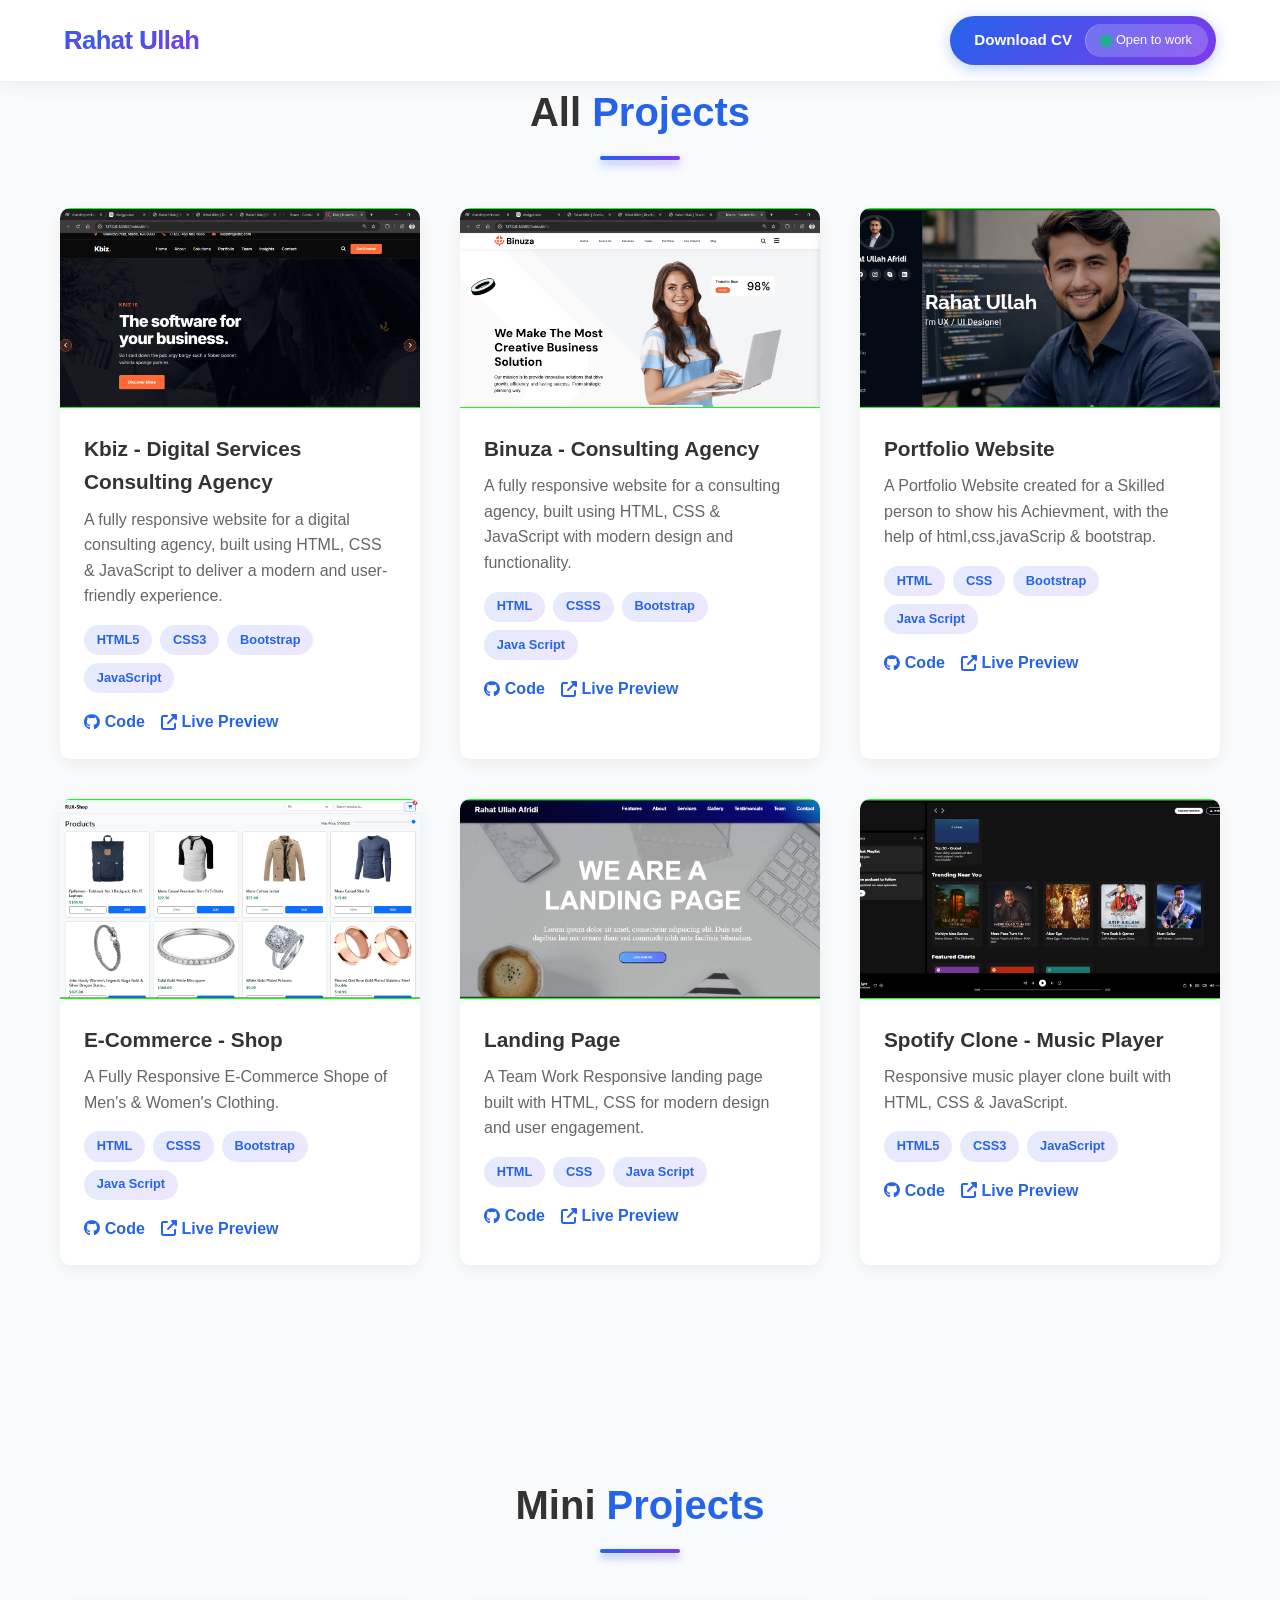
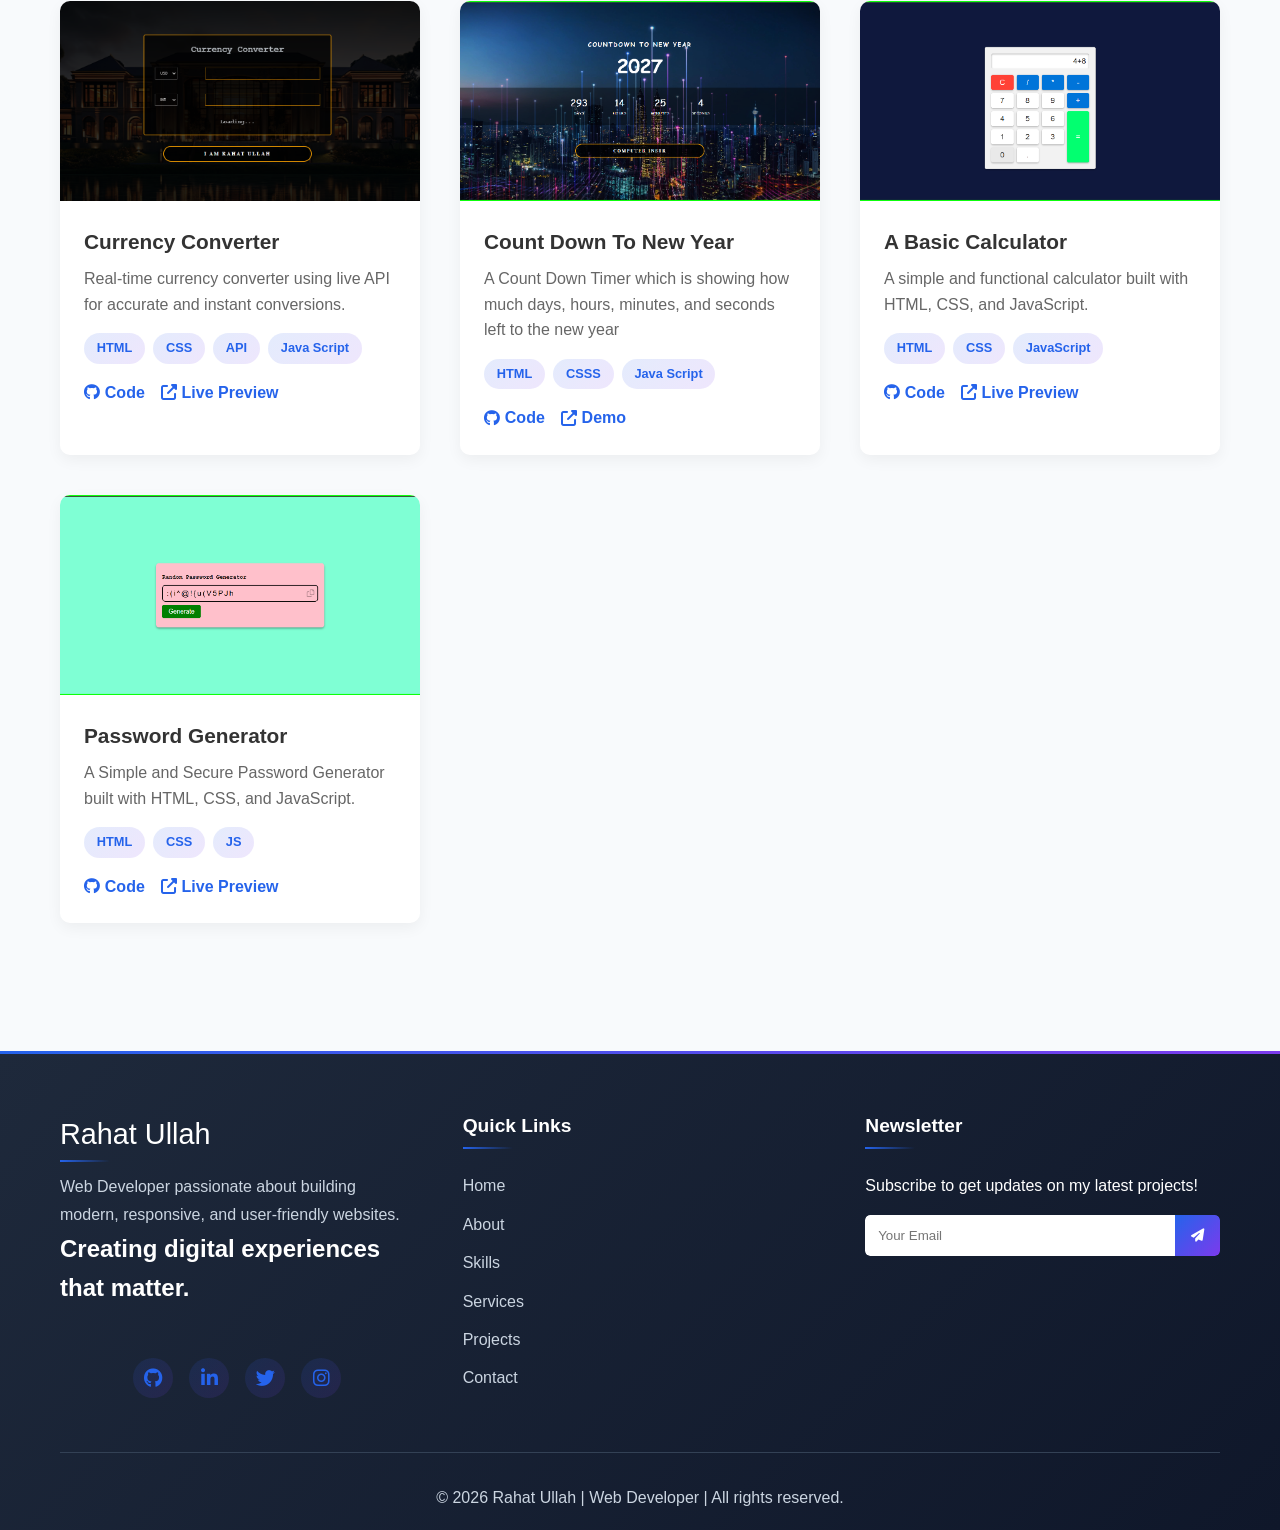
==== projects.html @ 98894d37 "update project section" ====
<!DOCTYPE html>
<html lang="en">
<head>
    <meta charset="UTF-8">
    <meta name="viewport" content="width=device-width, initial-scale=1.0">
    <title>Rahat Ullah | Developer | Portfolio</title>
    <meta name="description"
        content="Rahat Ullah - Professional Web Developer Portfolio. Specializing in responsive websites, modern UI/UX design, and interactive web applications.">
    <meta name="keywords"
        content="web developer, frontend developer, portfolio, html, css, javascript, react, ui designer">
    <meta name="author" content="Rahat Ullah">
    <meta property="og:title" content="Rahat Ullah - Web Developer Portfolio">
    <meta property="og:description" content="Explore my work and skills as a professional Web Developer">
    <meta property="og:image" content="./assets/images/rahatImage.png">
    <meta property="og:url" content="https://rahatullahdev.vercel.app">
    <meta name="twitter:card" content="summary_large_image">
    <!-- Google Fonts for clean typography (Inter or Poppins) -->
    <!-- <link rel="preconnect" href="https://fonts.googleapis.com">
    <link rel="preconnect" href="https://fonts.gstatic.com" crossorigin>
    <link href="https://fonts.googleapis.com/css2?family=Inter:wght@400;500;600;700&display=swap" rel="stylesheet"> -->
    <!-- Font Awesome for icons -->
    <link rel="stylesheet" href="https://cdnjs.cloudflare.com/ajax/libs/font-awesome/6.4.0/css/all.min.css">

    <!-- Link to CSS -->
    <link rel="stylesheet" href="./css/style.css">
</head>
<body>
<!-- ========================================
     HEADER SECTION - ENHANCED RESPONSIVE
     ======================================== -->
<header>
    <nav class="navbar">
        <!-- Logo with animated gradient -->
        <div class="logo">
            <span class="logo-text"><span>R</span>ahat <span>U</span>llah</span>
            <div class="logo-glow"></div>
        </div>

        <!-- Navigation Menu -->
        <!-- <ul class="nav-menu">
            <li class="nav-item"><a href="#home" class="nav-link active">Home</a></li>
            <li class="nav-item"><a href="#about" class="nav-link">About</a></li>
            <li class="nav-item"><a href="#skills" class="nav-link">Skills</a></li>
            <li class="nav-item"><a href="#services" class="nav-link">Services</a></li>
            <li class="nav-item"><a href="#projects" class="nav-link">Projects</a></li>
            <li class="nav-item"><a href="#contact" class="nav-link">Contact</a></li>
        </ul> -->

        <!-- Right Side Actions -->
        <div class="nav-actions">
            <!-- Download CV Button with badge -->
            <a href="./assets/Rahat_Ullah_CV_01.pdf" download="Rahat_Ullah_CV_01.pdf" class="cv-button">
                <span class="cv-text">Download CV</span>
                <span class="open-badge">
                    <span class="pulse-dot"></span>
                    Open to work
                </span>
            </a>

            <!-- Theme Toggle (Optional - can be added later) -->
            <!-- <button class="theme-toggle" aria-label="Toggle theme">
                <i class="fas fa-moon"></i>
            </button> -->

            <!-- Hamburger icon for mobile -->
            <div class="hamburger" aria-label="Toggle menu" role="button" tabindex="0">
                <span class="bar"></span>
                <span class="bar"></span>
                <span class="bar"></span>
            </div>
        </div>
    </nav>

    <!-- Overlay for mobile menu -->
    <div class="menu-overlay"></div>

    <!-- Mobile Menu (Duplicate for better mobile experience) -->
    <div class="mobile-menu">
        <div class="mobile-menu-header">
            <div class="mobile-logo"><span>R</span>ahat <span>U</span>llah</div>
            <button class="close-menu" aria-label="Close menu">&times;</button>
        </div>
        <ul class="mobile-nav-menu">
            <li class="mobile-nav-item"><a href="#home" class="mobile-nav-link">Home</a></li>
            <!-- <li class="mobile-nav-item"><a href="#about" class="mobile-nav-link">About</a></li>
            <li class="mobile-nav-item"><a href="#skills" class="mobile-nav-link">Skills</a></li>
            <li class="mobile-nav-item"><a href="#services" class="mobile-nav-link">Services</a></li>
            <li class="mobile-nav-item"><a href="#projects" class="mobile-nav-link">Projects</a></li>
            <li class="mobile-nav-item"><a href="#contact" class="mobile-nav-link">Contact</a></li> -->
        </ul>
        <div class="mobile-menu-footer">
            <a href="./assets/Rahat_Ullah_CV_01.pdf" download="Rahat_Ullah_CV_01.pdf" class="mobile-cv-button">
                <i class="fas fa-download"></i> Download CV
            </a>
            <div class="mobile-social-links">
                <a href="https://github.com/rahatullah-dev" target="_blank" aria-label="GitHub"><i class="fab fa-github"></i></a>
                <a href="www.linkedin.com/in/rahat-ullah-a0675a297" target="_blank" aria-label="LinkedIn"><i class="fab fa-linkedin-in"></i></a>
                <a href="https://x.com/rahatullah_dev" target="_blank" aria-label="Twitter"><i class="fab fa-twitter"></i></a>
            </div>
        </div>
    </div>
</header>
    
    <main>

        <!-- Projects Section -->
        <section id="projects" class="projects">
            <div class="container">
                <h2 class="section-title">All <span class="highlight">Projects</span></h2>
                <div class="projects-grid">
                    <!-- PROJECT 1 KBIZ WEBSITE  -->
                    <div class="project-card">
                        <div class="project-image">
                            <img src="./assets/images/kbiz.png" alt="Project 1 - KBIZ WEBSITE">
                        </div>
                        <div class="project-info">
                            <h3>Kbiz - Digital Services Consulting Agency</h3>
                            <p>A fully responsive website for a digital consulting agency, built using HTML, CSS & JavaScript to deliver a modern and user-friendly experience. </p>
                            <div class="project-tech">
                                <span>HTML5</span>
                                <span>CSS3</span>
                                <span>Bootstrap</span>
                                <span>JavaScript</span>
                            </div>
                            <div class="project-links">
                                <a href="https://github.com/rahatullah-dev/kbiz-Modern-Business-" target="_blank"><i class="fab fa-github"></i> Code</a>
                                <a href="https://kbiz-by-rahatullah.vercel.app/" target="_blank"><i class="fas fa-external-link-alt"></i>Live Preview</a>
                            </div>
                        </div>
                    </div>
                    <!-- PROJECT 2 BINUZA WEBSITE  -->
                    <div class="project-card">
                        <div class="project-image">
                            <img src="./assets/images/binuza-website.png" alt="Project 2 - binuza Website">
                        </div>
                        <div class="project-info">
                            <h3>Binuza - Consulting Agency</h3>
                            <p>A fully responsive website for a consulting agency, built using HTML, CSS & JavaScript with modern design and functionality.</p>
                            <div class="project-tech">
                                <span>HTML</span>
                                <span>CSSS</span>
                                <span>Bootstrap</span>
                                <span>Java Script</span>
                            </div>
                            <div class="project-links">
                                <a href="https://github.com/rahatullah-dev/binuza-website" target="_blank"><i class="fab fa-github"></i> Code</a>
                                <a href="https://binuza-website-rahatullah.vercel.app/" target="_blank"><i class="fas fa-external-link-alt"></i>Live Preview</a>
                            </div>
                        </div>
                    </div>
                                        <!-- PROJECT 6 Landing Page  -->
                    <div class="project-card">
                        <div class="project-image">
                            <img src="./assets/images/portfolio-project.png" alt="Project 6 - Portfolio website">
                        </div>
                        <div class="project-info">
                            <h3>Portfolio Website</h3>
                            <p> A Portfolio Website created for a Skilled person to show his Achievment, with the help of html,css,javaScrip & bootstrap.</p>
                            <div class="project-tech">
                                <span>HTML</span>
                                <span>CSS</span>
                                <span>Bootstrap</span>
                                <span>Java Script</span>
                            </div>
                            <div class="project-links">
                                <a href="https://github.com/rahatullah-dev/portfolio-website" target="_blank"><i class="fab fa-github"></i> Code</a>
                                <a href="https://vercel.com/rahatullah-devs-projects/rahatullah.2.0" target="_blank"><i class="fas fa-external-link-alt"></i> Live Preview</a>
                            </div>
                        </div>
                    </div>
                    <!-- PROJECT 4 E-Commerce shop -->
                    <div class="project-card">
                        <div class="project-image">
                            <img src="./assets/images/Hackathon.png" alt="Project 4 - E-commerce Shop">
                        </div>
                        <div class="project-info">
                            <h3>E-Commerce - Shop</h3>
                            <p>A Fully Responsive E-Commerce Shope of Men's & Women's Clothing.</p>
                            <div class="project-tech">
                                <span>HTML</span>
                                <span>CSSS</span>
                                <span>Bootstrap</span>
                                <span>Java Script </span>
                            </div>
                            <div class="project-links">
                                <a href="https://github.com/rahatullah-dev/Hackathon-project" target="_blank"><i class="fab fa-github"></i> Code</a>
                                <a href="https://hackathon-project-eight-weld.vercel.app/" target="_blank"><i class="fas fa-external-link-alt"></i>Live Preview</a>
                            </div>
                        </div>
                    </div>     
                    <!-- PROJECT 5 Landing Page  -->
                    <div class="project-card">
                        <div class="project-image">
                            <img src="./assets/images/LandPage.png" alt="Project 5 - Landing Page">
                        </div>
                        <div class="project-info">
                            <h3>Landing Page</h3>
                            <p> A Team Work Responsive landing page built with HTML, CSS for modern design and user engagement.</p>
                            <div class="project-tech">
                                <span>HTML</span>
                                <span>CSS</span>
                                <span>Java Script</span>
                            </div>
                            <div class="project-links">
                                <a href="https://github.com/rahatullah-dev/landing-page" target="_blank"><i class="fab fa-github"></i> Code</a>
                                <a href="https://landing-page-psi-kohl.vercel.app/" target="_blank"><i class="fas fa-external-link-alt"></i> Live Preview</a>
                            </div>
                        </div>
                    </div>
                    <!-- PROJECT 3 SPOTIFY CLONE  -->
                    <div class="project-card">
                        <div class="project-image">
                            <img src="./assets/images/spotify1.png" alt="Project 3 - Spotify Clone">
                        </div>
                        <div class="project-info">
                            <h3>Spotify Clone - Music Player</h3>
                            <p>Responsive music player clone built with HTML, CSS & JavaScript. </p>
                            <div class="project-tech">
                                <span>HTML5</span>
                                <span>CSS3</span>
                                <span>JavaScript</span>
                            </div>
                            <div class="project-links">
                                <a href="https://github.com/rahatullah-dev/spotify-clone" target="_blank"><i class="fab fa-github"></i> Code</a>
                                <a href="https://spotify-clone-blue-six.vercel.app/" target="_blank"><i class="fas fa-external-link-alt"></i>Live Preview</a>
                            </div>
                        </div>
                    </div>
                    
                  
                    </div>
                    <!-- Project 10 will be here  -->
                </div>
            </div>
        </section>
        <section id="projects" class="projects">
            <div class="container">
                <h2 class="section-title">Mini <span class="highlight">Projects</span></h2>
                <div class="projects-grid">
                    <!-- PROJECT 1 CURRENCY CONVERTER  -->
                    <div class="project-card">
                        <div class="project-image">
                            <img src="./assets/images/Currency Converter.png" alt="Project 1 - Currency Converter">
                        </div>
                        <div class="project-info">
                            <h3>Currency Converter</h3>
                            <p>Real-time currency converter using live API for accurate and instant conversions.</p>
                            <div class="project-tech">
                                <span>HTML</span>
                                <span>CSS</span>
                                <span>API</span>
                                <span>Java Script</span>
                            </div>
                            <div class="project-links">
                                <a href="https://github.com/rahatullah-dev/50-javascript-projects/tree/main/03-currency-converter" target="_blank"><i class="fab fa-github"></i> Code</a>
                                <a href="https://50-javascript-projects-gamma.vercel.app/03-currency-converter/index.html" target="_blank"><i class="fas fa-external-link-alt"></i>Live Preview</a>
                            </div>
                        </div>
                    </div>
                    <!-- PROJECT 7 Count Down To New Year  -->
                    <div class="project-card">
                        <div class="project-image">
                            <img src="./assets/images/countDownProject.png" alt="Project 7 - Count Down To New Year">
                        </div>
                        <div class="project-info">
                            <h3>Count Down To New Year</h3>
                            <p>A Count Down Timer which is showing how much days, hours, minutes, and seconds left to the new year</p>
                            <div class="project-tech">
                                <span>HTML</span>
                                <span>CSSS</span>
                                <span>Java Script</span>
                            </div>
                            <div class="project-links">
                                <a href="#" target="_blank"><i class="fab fa-github"></i> Code</a>
                                <a href="#" target="_blank"><i class="fas fa-external-link-alt"></i> Demo</a>
                            </div>
                        </div>
                    </div>
                    <!-- PROJECT 8 Basic Calculator  -->
                    <div class="project-card">
                        <div class="project-image">
                            <img src="./assets/images/calculator.png" alt="Project 8 Basic Calculator">
                        </div>
                        <div class="project-info">
                            <h3>A Basic Calculator</h3>
                            <p>A simple and functional calculator built with HTML, CSS, and JavaScript.</p>
                            <div class="project-tech">
                                <span>HTML</span>
                                <span>CSS</span>
                                <span>JavaScript</span>
                            </div>
                            <div class="project-links">
                                <a href="https://github.com/rahatullah-dev/50-javascript-projects/tree/main/02-basic-calculator" target="_blank"><i class="fab fa-github"></i> Code</a>
                                <a href="https://50-javascript-projects-gamma.vercel.app/02-basic-calculator/index.html" target="_blank"><i class="fas fa-external-link-alt"></i> Live Preview</a>
                            </div>
                        </div>
                    </div>
                    <!-- PROJECT 9 Random Password Generator  -->
                    <div class="project-card">
                        <div class="project-image">
                            <img src="./assets/images/R password generator.png" alt="Project 9 R Password Generator">
                        </div>
                        <div class="project-info">
                            <h3>Password Generator</h3>
                            <p>A Simple and Secure Password Generator built with HTML, CSS, and JavaScript.</p>
                            <div class="project-tech">
                                <span>HTML</span>
                                <span>CSS</span>
                                <span>JS</span>
                            </div>
                            <div class="project-links">
                                <a href="https://github.com/rahatullah-dev/50-javascript-projects/tree/main/01-random-password-generator" target="_blank"><i class="fab fa-github"></i> Code</a>
                                <a href="https://50-javascript-projects-gamma.vercel.app/01-random-password-generator/index.html" target="_blank"><i class="fas fa-external-link-alt"></i> Live Preview</a>
                            </div>
                        </div>
                    </div>
                    <!-- Project 10 will be here  -->
                </div>
            </div>
        </section>
    </main>

    <!-- Footer -->
    <footer>
        <div class="container">
            <div class="footer-content">
                <div class="footer-logo">
                    <span class="logo"><span>R</span>ahat <span>U</span>llah</span>
                    <p>
                        Web Developer passionate about building modern, responsive, and user-friendly websites.
                        </p>
                        <h2>Creating digital experiences that matter.</h2>
                        <br>
                        <br>
                         <div class="social-links">
                            <a href="https://github.com/rahatullah-dev" target="_blank"><i class="fab fa-github"></i></a>
                            <a href="www.linkedin.com/in/rahat-ullah-a0675a297" target="_blank"><i class="fab fa-linkedin-in"></i></a>
                            <a href="https://x.com/rahatullah_dev" target="_blank"><i class="fab fa-twitter"></i></a>
                            <a href="https://www.instagram.com/rahatullah_dev/" target="_blank"><i class="fab fa-instagram"></i></a>
                        </div>
                </div>
                <div class="footer-links">
                    <h4>Quick Links</h4>
                    <ul>
                        <li><a href="#home">Home</a></li>
                        <li><a href="#about">About</a></li>
                        <li><a href="#skills">Skills</a></li>
                        <li><a href="#services">Services</a></li>
                        <li><a href="#projects">Projects</a></li>
                        <li><a href="#contact">Contact</a></li>
                    </ul>
                </div>
               <div class="footer-newsletter">
    <h4>Newsletter</h4>
    <p>Subscribe to get updates on my latest projects!</p>
    <form class="newsletter-form" action="https://formsubmit.co/rahatullah.dev@gmail.com" method="POST">
        <!-- Disable captcha for simplicity -->
        <input type="hidden" name="_captcha" value="false">
        <input type="email" name="email" placeholder="Your Email" required>
        <button type="submit"><i class="fas fa-paper-plane"></i></button>
    </form>
</div>
            </div>
            <div class="footer-bottom">
                <p>&copy; 2026 Rahat Ullah | Web Developer | All rights reserved.</p>
            </div>
        </div>
    </footer>
      <!-- Scroll Top -->
  <a href="#" id="scroll-top" class="scroll-top d-flex align-items-center justify-content-center"><i class="fa-solid fa-arrow-up"></i></a>
    <script src="./js/script.js"></script>
    <script src="https://cdn.jsdelivr.net/npm/bootstrap@5.3.8/dist/js/bootstrap.bundle.min.js"></script>
</body>
</html>
---- css/style.css ----
.rahat-title h3{
    color: black;
    text-align: center;
    text-transform: uppercase;
    padding: 5px;
    font-family: sans;
    margin: 30px;
    height: 40px;
    display: flex;
    justify-content: center;
    align-items: center;
    border: 2px solid #2563eb;

}
/* .rahat-title h3{
    margin: 30px;
    background-color: rgba(0, 0, 0, 0.8);

    color: black;
    height: 40px;
    display: flex;
    justify-content: center;
    align-items: center;
    border: 2px solid #2563eb;
} */


/*--------------------------------------------------------------
# Scroll Top Button
--------------------------------------------------------------*/
.scroll-top {
  position: fixed;
  visibility: hidden;
  opacity: 0;
  right: 15px;
  bottom: -15px;
  z-index: 99999;
  background-color: #2563eb;
  width: 44px;
  height: 44px;
  border-radius: 50px;
  transition: all 0.4s;
}

.scroll-top i {
  font-size: 24px;
  color:#fff;
  line-height: 0;
}

.scroll-top:hover {
  background-color: color-mix(in srgb, var(--accent-color), transparent 20%);
  color: var(--contrast-color);
}

.scroll-top.active {
  visibility: visible;
  opacity: 1;
  bottom: 15px;
}
.fa-solid {
    color: white;
    margin: 22px 0 0 13px;
}
/* ========================================
   1. RESET & BASE STYLES
   ======================================== */

* {
    margin: 0;
    padding: 0;
    box-sizing: border-box;
}

html {
    scroll-behavior: smooth;
    overflow-x: hidden;
}

body {
    font-family: 'Inter', sans-serif;
    color: #333;
    background-color: #fff;
    line-height: 1.6;
    overflow-x: hidden;
    width: 100%;
    position: relative;
}

a {
    text-decoration: none;
    color: inherit;
}

ul {
    list-style: none;
}

/* ========================================
   2. CUSTOM CURSOR
   ======================================== */

.cursor {
    width: 10px;
    height: 10px;
    background: #2563eb;
    border-radius: 50%;
    position: fixed;
    pointer-events: none;
    z-index: 9999;
    transition: transform 0.2s;
    transform: translate(-50%, -50%);
    opacity: 0.5;
}

.cursor-follower {
    width: 30px;
    height: 30px;
    border: 2px solid #2563eb;
    border-radius: 50%;
    position: fixed;
    pointer-events: none;
    z-index: 9998;
    transition: transform 0.3s;
    transform: translate(-50%, -50%);
    opacity: 0.3;
}

/* ========================================
   3. ANIMATIONS & KEYFRAMES
   ======================================== */

@keyframes fadeInUp {
    from {
        opacity: 0;
        transform: translateY(30px);
    }
    to {
        opacity: 1;
        transform: translateY(0);
    }
}

@keyframes fadeInLeft {
    from {
        opacity: 0;
        transform: translateX(-50px);
    }
    to {
        opacity: 1;
        transform: translateX(0);
    }
}

@keyframes fadeInRight {
    from {
        opacity: 0;
        transform: translateX(50px);
    }
    to {
        opacity: 1;
        transform: translateX(0);
    }
}

@keyframes scaleIn {
    from {
        opacity: 0;
        transform: scale(0.9);
    }
    to {
        opacity: 1;
        transform: scale(1);
    }
}

@keyframes float {
    0% {
        transform: translateY(0px);
    }
    50% {
        transform: translateY(-20px);
    }
    100% {
        transform: translateY(0px);
    }
}

@keyframes rotate {
    from {
        transform: rotate(0deg);
    }
    to {
        transform: rotate(360deg);
    }
}

@keyframes gradientBG {
    0% {
        background-position: 0% 50%;
    }
    50% {
        background-position: 100% 50%;
    }
    100% {
        background-position: 0% 50%;
    }
}

@keyframes shimmer {
    0% {
        background-position: -1000px 0;
    }
    100% {
        background-position: 1000px 0;
    }
}

@keyframes pulse {
    0% {
        transform: scale(1);
        box-shadow: 0 0 0 0 rgba(37, 99, 235, 0.7);
    }
    70% {
        transform: scale(1.05);
        box-shadow: 0 0 0 10px rgba(37, 99, 235, 0);
    }
    100% {
        transform: scale(1);
        box-shadow: 0 0 0 0 rgba(37, 99, 235, 0);
    }
}

@keyframes revealChar {
    to {
        opacity: 1;
        transform: translateY(0);
    }
}

/* ========================================
   4. SCROLL PROGRESS BAR
   ======================================== */

.scroll-progress {
    position: fixed;
    top: 0;
    left: 0;
    width: 0%;
    height: 3px;
    background: linear-gradient(90deg, #2563eb, #7c3aed, #2563eb);
    z-index: 1000;
    transition: width 0.3s;
    box-shadow: 0 0 10px rgba(37, 99, 235, 0.5);
}

/* ========================================
   5. PRELOADER
   ======================================== */

.preloader {
    position: fixed;
    top: 0;
    left: 0;
    width: 100%;
    height: 100%;
    background: #fff;
    display: flex;
    justify-content: center;
    align-items: center;
    z-index: 9999;
    transition: opacity 0.5s, visibility 0.5s;
}

.preloader.hidden {
    opacity: 0;
    visibility: hidden;
}

.loader {
    width: 50px;
    height: 50px;
    border: 3px solid #f3f3f3;
    border-top: 3px solid #2563eb;
    border-radius: 50%;
    animation: rotate 1s linear infinite;
}

/* ========================================
   6. TYPOGRAPHY & UTILITIES
   ======================================== */

.container {
    max-width: 1200px;
    margin: 0 auto;
    padding: 0 20px;
    width: 100%;
    overflow-x: hidden;
}

.section-title {
    font-size: 2.5rem;
    text-align: center;
    margin-bottom: 3rem;
    position: relative;
    padding-bottom: 1rem;
    animation: fadeInUp 0.8s ease;
}

.section-title::before {
    content: '';
    position: absolute;
    bottom: 0;
    left: 50%;
    transform: translateX(-50%);
    width: 80px;
    height: 4px;
    background: linear-gradient(90deg, #2563eb, #7c3aed);
    border-radius: 2px;
    animation: pulse 2s infinite;
}

.section-title::after {
    content: '';
    position: absolute;
    bottom: -4px;
    left: 50%;
    transform: translateX(-50%);
    width: 80px;
    height: 4px;
    background: linear-gradient(90deg, #2563eb, #7c3aed);
    border-radius: 2px;
    filter: blur(4px);
    opacity: 0.5;
}

.highlight {
    color: #2563eb;
    position: relative;
    display: inline-block;
}

/* .highlight::after {
    content: '';
    position: absolute;
    bottom: 0;
    left: 0;
    width: 100%;
    height: 30%;
    background: rgba(37, 99, 235, 0.1);
    z-index: -1;
    transform: skewX(-15deg);
} */

/* Buttons */
.btn {
    display: inline-block;
    padding: 0.8rem 2rem;
    border-radius: 50px;
    font-weight: 600;
    transition: all 0.3s;
    cursor: pointer;
    border: 2px solid transparent;
    white-space: nowrap;
    position: relative;
    overflow: hidden;
    z-index: 1;
}

.btn::before {
    content: '';
    position: absolute;
    top: 0;
    left: -100%;
    width: 100%;
    height: 100%;
    background: linear-gradient(90deg, transparent, rgba(255,255,255,0.2), transparent);
    transition: left 0.5s;
    z-index: -1;
}

.btn:hover::before {
    left: 100%;
}

@media (max-width: 480px) {
    .btn {
        width: 100%;
        text-align: center;
        white-space: normal;
    }
}

.primary-btn {
    background: linear-gradient(135deg, #2563eb, #7c3aed);
    color: #fff;
    box-shadow: 0 4px 15px rgba(37, 99, 235, 0.3);
}

.primary-btn:hover {
    transform: translateY(-3px);
    box-shadow: 0 6px 20px rgba(37, 99, 235, 0.4);
}

.secondary-btn {
    background-color: transparent;
    color: #2563eb;
    border: 2px solid #2563eb;
}

.secondary-btn:hover {
    background: linear-gradient(135deg, #2563eb, #7c3aed);
    color: #fff;
    border-color: transparent;
    transform: translateY(-3px);
    box-shadow: 0 6px 20px rgba(37, 99, 235, 0.4);
}
/* ========================================
    7. HEADER & NAVIGATION - ENHANCED
    ======================================== */

/* Header Container */
header {
    background-color: rgba(255, 255, 255, 0.98);
    backdrop-filter: blur(10px);
    -webkit-backdrop-filter: blur(10px);
    box-shadow: 0 4px 20px rgba(0, 0, 0, 0.05);
    position:fixed;
    top: 0;
    z-index: 1000;
    width: 100%;
    transition: all 0.4s cubic-bezier(0.4, 0, 0.2, 1);
    border-bottom: 1px solid rgba(37, 99, 235, 0.1);

}

/* Header on Scroll */
header.scrolled {
    padding: 0.3rem 0;
    background-color: rgba(255, 255, 255, 0.98);
    box-shadow: 0 4px 25px rgba(37, 99, 235, 0.15);
    border-bottom: 2px solid transparent;
    border-image: linear-gradient(90deg, #2563eb, #7c3aed) 1;
}

/* Header Hidden on Scroll Down (optional) */
/* header.header-hidden {
    transform: translateY(-100%);
} */

/* Navbar */
.navbar {
    display: flex;
    justify-content: space-between;
    align-items: center;
    max-width: 1400px;
    margin: 0 auto;
    padding: 0.8rem 5%;
    width: 100%;
    position: relative;
}

/* Logo Container */
.logo {
    position: relative;
    z-index: 1001;
}

.logo-text {
    font-size: 1.6rem;
    font-weight: 800;
    background: linear-gradient(135deg, #2563eb, #7c3aed);
    -webkit-background-clip: text;
    -webkit-text-fill-color: transparent;
    background-clip: text;
    white-space: nowrap;
    position: relative;
    display: inline-block;
    letter-spacing: -0.5px;
}

.logo-text span {
    display: inline-block;
    transition: transform 0.3s ease;
    background: linear-gradient(135deg, #2563eb, #7c3aed);
    -webkit-background-clip: text;
    -webkit-text-fill-color: transparent;
    background-clip: text;
}

.logo-text:hover span {
    transform: scale(1.2) rotate(5deg);
}

.logo-glow {
    position: absolute;
    top: 50%;
    left: 50%;
    transform: translate(-50%, -50%);
    width: 120%;
    height: 120%;
    background: radial-gradient(circle, rgba(37, 99, 235, 0.2) 0%, transparent 70%);
    filter: blur(10px);
    opacity: 0;
    transition: opacity 0.3s;
    pointer-events: none;
}

.logo:hover .logo-glow {
    opacity: 1;
}

/* Navigation Menu - Desktop */
.nav-menu {
    display: flex;
    gap: 0.5rem;
    margin: 0;
    padding: 0;
    list-style: none;
}

.nav-item {
    position: relative;
}

.nav-link {
    font-weight: 500;
    font-size: 1rem;
    padding: 0.6rem 1.2rem;
    color: #334155;
    transition: all 0.3s;
    white-space: nowrap;
    position: relative;
    border-radius: 50px;
    display: inline-block;
}

/* Hover Effect */
.nav-link::before {
    content: '';
    position: absolute;
    bottom: 0;
    left: 50%;
    transform: translateX(-50%);
    width: 0;
    height: 3px;
    background: linear-gradient(90deg, #2563eb, #7c3aed);
    transition: width 0.3s ease;
    border-radius: 3px;
}

.nav-link:hover::before,
.nav-link.active::before {
    width: 70%;
}

.nav-link:hover {
    color: #2563eb;
    background: rgba(37, 99, 235, 0.05);
    transform: translateY(-2px);
}

.nav-link.active {
    color: #2563eb;
    background: rgba(37, 99, 235, 0.1);
    font-weight: 600;
}

/* Nav Actions Container */
.nav-actions {
    display: flex;
    align-items: center;
    gap: 1rem;
}

/* CV Button - Enhanced */
.cv-button {
    display: inline-flex;
    align-items: center;
    background: linear-gradient(135deg, #2563eb, #7c3aed);
    color: #fff;
    text-decoration: none;
    border-radius: 50px;
    padding: 0.5rem 0.5rem 0.5rem 1.5rem;
    font-weight: 600;
    font-size: 0.95rem;
    border: none;
    transition: all 0.3s ease;
    white-space: nowrap;
    position: relative;
    overflow: hidden;
    box-shadow: 0 4px 15px rgba(37, 99, 235, 0.3);
    cursor: pointer;
    z-index: 1;
}

/* Shine Effect */
.cv-button::before {
    content: '';
    position: absolute;
    top: 0;
    left: -100%;
    width: 100%;
    height: 100%;
    background: linear-gradient(90deg, transparent, rgba(255, 255, 255, 0.3), transparent);
    transition: left 0.5s ease;
    z-index: -1;
}

.cv-button:hover::before {
    left: 100%;
}

.cv-button:hover {
    transform: translateY(-3px);
    box-shadow: 0 8px 25px rgba(37, 99, 235, 0.5);
}

.cv-button:active {
    transform: translateY(-1px);
}

.cv-text {
    margin-right: 0.8rem;
    position: relative;
}

/* Open Badge with Pulse Dot */
.open-badge {
    background-color: rgba(255, 255, 255, 0.2);
    padding: 0.4rem 1rem;
    border-radius: 40px;
    font-size: 0.8rem;
    font-weight: 500;
    backdrop-filter: blur(4px);
    border-left: 1px solid rgba(255, 255, 255, 0.3);
    white-space: nowrap;
    display: inline-flex;
    align-items: center;
    gap: 6px;
}

.pulse-dot {
    display: inline-block;
    width: 8px;
    height: 8px;
    background-color: #10b981;
    border-radius: 50%;
    position: relative;
}

.pulse-dot::before {
    content: '';
    position: absolute;
    top: -4px;
    left: -4px;
    right: -4px;
    bottom: -4px;
    background-color: #10b981;
    border-radius: 50%;
    opacity: 0.4;
    animation: pulse-ring 1.5s cubic-bezier(0.215, 0.61, 0.355, 1) infinite;
}

/* ========================================
    MOBILE MENU STYLES - ESSENTIAL
   ======================================== */

/* Hide desktop menu on mobile */
@media (max-width: 991px) {
    .nav-menu {
        display: none;
    }
} 

@keyframes pulse-ring {
    0% {
        transform: scale(0.5);
        opacity: 0.5;
    }
    80%, 100% {
        transform: scale(2);
        opacity: 0;
    }
}

/* Theme Toggle (Optional) */
.theme-toggle {
    width: 40px;
    height: 40px;
    border-radius: 50%;
    background: #f1f5f9;
    border: none;
    cursor: pointer;
    display: flex;
    align-items: center;
    justify-content: center;
    color: #2563eb;
    font-size: 1.2rem;
    transition: all 0.3s;
}

.theme-toggle:hover {
    background: #2563eb;
    color: #fff;
    transform: rotate(15deg);
}

/* Hamburger Menu */
.hamburger {
    display: none;
    flex-direction: column;
    justify-content: space-between;
    width: 30px;
    height: 20px;
    cursor: pointer;
    z-index: 1001;
    position: relative;
}

.hamburger .bar {
    display: block;
    width: 100%;
    height: 3px;
    background: linear-gradient(90deg, #2563eb, #7c3aed);
    border-radius: 3px;
    transition: all 0.3s ease;
    transform-origin: left;
}

.hamburger.active .bar:nth-child(1) {
    transform: rotate(45deg) translate(2px, -2px);
    width: 110%;
}

.hamburger.active .bar:nth-child(2) {
    opacity: 0;
    transform: translateX(10px);
}

.hamburger.active .bar:nth-child(3) {
    transform: rotate(-45deg) translate(2px, 2px);
    width: 110%;
}

/* Menu Overlay */
.menu-overlay {
    position: fixed;
    top: 0;
    left: 0;
    width: 100%;
    height: 100%;
    background: linear-gradient(135deg, rgba(0, 0, 0, 0.7), rgba(37, 99, 235, 0.5));
    backdrop-filter: blur(8px);
    -webkit-backdrop-filter: blur(8px);
    z-index: 999;
    opacity: 0;
    visibility: hidden;
    transition: all 0.4s ease;
}

.menu-overlay.active {
    opacity: 1;
    visibility: visible;
}

/* Mobile Menu - Enhanced for better UX */
.mobile-menu {
    position: fixed;
    top: 0;
    right: -100%;
    width: 85%;
    max-width: 400px;
    height: 100vh;
    background: linear-gradient(135deg, #ffffff, #f8fafc);
    z-index: 1002;
    padding: 2rem;
    overflow-y: auto;
    transition: right 0.4s cubic-bezier(0.4, 0, 0.2, 1);
    box-shadow: -10px 0 30px rgba(0, 0, 0, 0.2);
    border-left: 3px solid transparent;
    border-image: linear-gradient(135deg, #2563eb, #7c3aed) 1;
}

.mobile-menu.active {
    right: 0;
}

.mobile-menu-header {
    display: flex;
    justify-content: space-between;
    align-items: center;
    margin-bottom: 3rem;
    padding-bottom: 1rem;
    border-bottom: 2px solid rgba(37, 99, 235, 0.1);
}

.mobile-logo {
    font-size: 1.8rem;
    font-weight: 700;
    background: linear-gradient(135deg, #2563eb, #7c3aed);
    -webkit-background-clip: text;
    -webkit-text-fill-color: transparent;
    background-clip: text;
}

.close-menu {
    background: none;
    border: none;
    font-size: 2.5rem;
    line-height: 1;
    color: #2563eb;
    cursor: pointer;
    transition: all 0.3s;
    width: 40px;
    height: 40px;
    display: flex;
    align-items: center;
    justify-content: center;
    border-radius: 50%;
}

.close-menu:hover {
    background: rgba(37, 99, 235, 0.1);
    transform: rotate(90deg);
}

.mobile-nav-menu {
    list-style: none;
    padding: 0;
    margin: 0 0 2rem 0;
}

.mobile-nav-item {
    margin-bottom: 0.5rem;
    opacity: 0;
    transform: translateX(30px);
    transition: all 0.4s ease;
}

.mobile-menu.active .mobile-nav-item {
    opacity: 1;
    transform: translateX(0);
}

.mobile-menu.active .mobile-nav-item:nth-child(1) { transition-delay: 0.1s; }
.mobile-menu.active .mobile-nav-item:nth-child(2) { transition-delay: 0.2s; }
.mobile-menu.active .mobile-nav-item:nth-child(3) { transition-delay: 0.3s; }
.mobile-menu.active .mobile-nav-item:nth-child(4) { transition-delay: 0.4s; }
.mobile-menu.active .mobile-nav-item:nth-child(5) { transition-delay: 0.5s; }
.mobile-menu.active .mobile-nav-item:nth-child(6) { transition-delay: 0.6s; }

.mobile-nav-link {
    display: block;
    padding: 1rem 1.5rem;
    color: #334155;
    font-size: 1.1rem;
    font-weight: 500;
    border-radius: 50px;
    transition: all 0.3s;
    position: relative;
    overflow: hidden;
}

.mobile-nav-link::before {
    content: '';
    position: absolute;
    top: 0;
    left: -100%;
    width: 100%;
    height: 100%;
    background: linear-gradient(90deg, transparent, rgba(37, 99, 235, 0.1), transparent);
    transition: left 0.5s;
}

.mobile-nav-link:hover::before {
    left: 100%;
}

.mobile-nav-link:hover {
    background: linear-gradient(135deg, #2563eb10, #7c3aed10);
    color: #2563eb;
    transform: translateX(10px);
    box-shadow: 0 5px 15px rgba(37, 99, 235, 0.1);
}

.mobile-menu-footer {
    margin-top: 2rem;
    padding-top: 2rem;
    border-top: 2px solid rgba(37, 99, 235, 0.1);
    text-align: center;
}

.mobile-cv-button {
    display: inline-flex;
    align-items: center;
    gap: 0.8rem;
    padding: 1rem 2rem;
    background: linear-gradient(135deg, #2563eb, #7c3aed);
    color: #fff;
    text-decoration: none;
    border-radius: 50px;
    font-weight: 600;
    margin-bottom: 1.5rem;
    transition: all 0.3s;
    box-shadow: 0 4px 15px rgba(37, 99, 235, 0.3);
}

.mobile-cv-button:hover {
    transform: translateY(-3px);
    box-shadow: 0 8px 25px rgba(37, 99, 235, 0.5);
}

.mobile-social-links {
    display: flex;
    justify-content: center;
    gap: 1rem;
}

.mobile-social-links a {
    width: 45px;
    height: 45px;
    background: #f1f5f9;
    border-radius: 50%;
    display: flex;
    align-items: center;
    justify-content: center;
    color: #2563eb;
    font-size: 1.2rem;
    transition: all 0.3s;
}

.mobile-social-links a:hover {
    background: linear-gradient(135deg, #2563eb, #7c3aed);
    color: #fff;
    transform: translateY(-5px) rotate(360deg);
}

/* ========================================
    RESPONSIVE BREAKPOINTS
    ======================================== */

/* Large Desktop (1200px and above) */
@media (min-width: 1200px) {
    .navbar {
        padding: 1rem 5%;
    }
    
    .nav-link {
        font-size: 1.05rem;
        padding: 0.7rem 1.4rem;
    }
}

/* Desktop (992px to 1199px) */
@media (min-width: 992px) and (max-width: 1199px) {
    .navbar {
        padding: 0.8rem 4%;
    }
    
    .nav-menu {
        gap: 0.3rem;
    }
    
    .nav-link {
        padding: 0.5rem 1rem;
        font-size: 0.95rem;
    }
    
    .cv-button {
        padding: 0.4rem 0.4rem 0.4rem 1rem;
        font-size: 0.85rem;
    }
}

/* Tablet Landscape (768px to 991px) */
@media (max-width: 991px) {
    .navbar {
        padding: 0.7rem 4%;
    }
    
    .nav-menu {
        display: none; /* Hide desktop menu */
    }
    
    .hamburger {
        display: flex; /* Show hamburger */
    }
    
    .nav-actions {
        gap: 0.5rem;
    }
    
    .cv-button {
        padding: 0.3rem 0.3rem 0.3rem 0.8rem;
        font-size: 0.8rem;
    }
    
    .open-badge {
        padding: 0.2rem 0.6rem;
        font-size: 0.7rem;
    }
    
    .pulse-dot {
        width: 6px;
        height: 6px;
    }
    
    .logo-text {
        font-size: 1.4rem;
    }
}

/* Tablet Portrait (576px to 767px) */
@media (max-width: 767px) {
    .navbar {
        padding: 0.6rem 4%;
    }
    
    .cv-button {
        display: none; /* Hide CV button on smaller tablets */
    }
    
    .logo-text {
        font-size: 1.3rem;
    }
    
    .mobile-menu {
        width: 80%;
    }
    
    .mobile-logo {
        font-size: 1.5rem;
    }
    
    .mobile-nav-link {
        padding: 0.8rem 1.2rem;
        font-size: 1rem;
    }
}

/* Mobile Landscape (480px to 575px) */
@media (max-width: 575px) {
    .navbar {
        padding: 0.5rem 4%;
    }
    
    .logo-text {
        font-size: 1.2rem;
    }
    
    .hamburger {
        width: 25px;
        height: 18px;
    }
    
    .hamburger .bar {
        height: 2px;
    }
    
    .mobile-menu {
        width: 85%;
        padding: 1.5rem;
    }
    
    .mobile-menu-header {
        margin-bottom: 2rem;
    }
    
    .mobile-logo {
        font-size: 1.3rem;
    }
    
    .close-menu {
        font-size: 2rem;
        width: 35px;
        height: 35px;
    }
    
    .mobile-nav-link {
        padding: 0.7rem 1rem;
        font-size: 0.95rem;
    }
    
    .mobile-cv-button {
        padding: 0.8rem 1.5rem;
        font-size: 0.9rem;
    }
    
    .mobile-social-links a {
        width: 40px;
        height: 40px;
        font-size: 1rem;
    }
}

/* Mobile Portrait (320px to 479px) */
@media (max-width: 479px) {
    .navbar {
        padding: 0.5rem 3%;
    }
    
    .logo-text {
        font-size: 1rem;
    }
    
    .logo-text span {
        transform: none !important; /* Disable animation on very small screens */
    }
    
    .hamburger {
        width: 22px;
        height: 16px;
    }
    
    .mobile-menu {
        width: 90%;
        padding: 1rem;
    }
    
    .mobile-logo {
        font-size: 1.2rem;
    }
    
    .close-menu {
        font-size: 1.8rem;
    }
    
    .mobile-nav-link {
        padding: 0.6rem 0.8rem;
        font-size: 0.9rem;
    }
    
    .mobile-cv-button {
        padding: 0.7rem 1rem;
        font-size: 0.85rem;
        width: 100%;
        justify-content: center;
    }
    
    .mobile-social-links {
        gap: 0.5rem;
    }
    
    .mobile-social-links a {
        width: 35px;
        height: 35px;
        font-size: 0.9rem;
    }
}

/* Touch Device Optimizations */
@media (hover: none) and (pointer: coarse) {
    .nav-link:hover {
        background: none;
        transform: none;
    }
    
    .nav-link:active {
        background: rgba(37, 99, 235, 0.1);
    }
    
    .cv-button:hover {
        transform: none;
    }
    
    .mobile-nav-link:hover {
        background: none;
        transform: none;
    }
    
    .mobile-nav-link:active {
        background: linear-gradient(135deg, #2563eb10, #7c3aed10);
    }
}

/* Height-based Media Queries */
@media (max-height: 600px) and (orientation: landscape) {
    .mobile-menu {
        padding: 1rem;
    }
    
    .mobile-menu-header {
        margin-bottom: 1rem;
    }
    
    .mobile-nav-item {
        margin-bottom: 0.2rem;
    }
    
    .mobile-nav-link {
        padding: 0.4rem 0.8rem;
    }
    
    .mobile-menu-footer {
        margin-top: 1rem;
        padding-top: 1rem;
    }
    
    .mobile-cv-button {
        padding: 0.5rem 1rem;
        margin-bottom: 0.5rem;
    }
}

/* Print Styles */
@media print {
    header {
        position: relative;
        box-shadow: none;
        border-bottom: 1px solid #000;
    }
    
    .nav-menu,
    .nav-actions,
    .hamburger,
    .menu-overlay,
    .mobile-menu {
        display: none !important;
    }
    
    .logo {
        -webkit-text-fill-color: #000;
        color: #000;
    }
}

/* High Contrast Mode */
@media (prefers-contrast: high) {
    .nav-link {
        border: 1px solid transparent;
    }
    
    .nav-link:hover,
    .nav-link.active {
        border-color: #2563eb;
    }
    
    .cv-button {
        border: 2px solid #000;
    }
}

/* Reduced Motion */
@media (prefers-reduced-motion: reduce) {
    *,
    *::before,
    *::after {
        animation-duration: 0.01ms !important;
        animation-iteration-count: 1 !important;
        transition-duration: 0.01ms !important;
        scroll-behavior: auto !important;
    }
    
    .logo-text span:hover {
        transform: none;
    }
    
    .pulse-dot::before {
        animation: none;
    }
}
/* ========================================
   8. HERO SECTION
   ======================================== */

.hero {
    min-height: 90vh;
    display: flex;
    flex-wrap: wrap;
    align-items: center;
    background: linear-gradient(135deg, #f5f7fa 0%, #c3cfe2 100%);
    padding: 0 5%;
    width: 100%;
    overflow-x: hidden;
    position: relative;
    margin-top: 45px;
}

/* Hero Content */
.hero-content {
    flex: 1;
    min-width: 300px;
    padding: 2rem;
    max-width: 100%;
    position: relative;
    z-index: 1;
    animation: fadeInLeft 1s ease;
}

.hero-subtitle {
    font-size: 1.2rem;
    color: white;
    background-color: #2563eb;
    margin-bottom: 1rem;
    padding: 0 5px;
    letter-spacing: 2px;
    text-transform: uppercase;
    word-wrap: break-word;
    position: relative;
    display: inline-block;
}

/* .hero-subtitle::after {
    content: '';
    position: absolute;
    bottom: -5px;
    left: 0;
    width: 50px;
    height: 2px;
    background: linear-gradient(90deg, #2563eb, transparent);
    animation: pulse 2s infinite;
} */

.hero-title {
    font-size: 3.5rem;
    line-height: 1.2;
    font-weight: 700;
    color: #0f0a0a;
    margin-bottom: 1.5rem;
    word-wrap: break-word;
}

@media (max-width: 480px) {
    .hero-title {
        font-size: 2.5rem;
    }
}

.hero-title .highlight {
    color: #2563eb;
    position: relative;
    display: inline-block;
    animation: float 3s ease-in-out infinite;
}

.hero-description {
    font-size: 1.1rem;
    color: #666;
    margin-bottom: 2rem;
    max-width: 500px;
    word-wrap: break-word;
    animation: fadeInUp 1s ease 0.3s both;
}

.hero-buttons {
    display: flex;
    gap: 1rem;
    flex-wrap: wrap;
    animation: fadeInUp 1s ease 0.6s both;
}

/* Hero Image */
.hero-image {
    flex: 1;
    min-width: 300px;
    text-align: center;
    position: relative;
    max-width: 100%;
    animation: fadeInRight 1s ease;
}


.hero-image::after {
    content: '';
    position: absolute;
    top: 0;
    left: 0;
    right: 0;
    bottom: 0;
    background: radial-gradient(pulse at 20% -20%, rgba(37,99,235,0.1), transparent 70%);
    border-radius: 0% 0% 226% 251% / 114% 114% 198% 225%;
    animation:  .3s infinite;
}

.hero-image img {
    max-width: 100%;
    height: auto;
    margin-top: 60px;
    border-radius: 0% 0% 226% 251% / 124% 114% 198% 255%;
    box-shadow: 0 10px 30px rgba(37, 99, 235, 0.3);
    position: relative;
    z-index: 1;
    transition: all 0.3s;
    animation: float 6s ease-in-out infinite;
}

.hero-image:hover img {
    transform: scale(0.05);
    box-shadow: 0 15px 40px rgba(37, 99, 235, 0.4);
}

/* Hero Stats */
.hero-stats {
    display: flex;
    gap: 3rem;
    flex-wrap: wrap;
    margin-top: 2rem;
    animation: fadeInUp 1s ease 0.9s both;
}

.stat-item {
    display: flex;
    flex-direction: column;
}

.stat-number {
    font-size: 2rem;
    font-weight: 700;
    color: #2563eb;
    line-height: 1.2;
}

.stat-label {
    font-size: 0.95rem;
    color: #666;
    text-transform: uppercase;
    letter-spacing: 0.5px;
}

/* Mobile responsive */
@media (max-width: 768px) {
    .hero-stats {
        justify-content: center;
        gap: 2rem;
    }
}

@media (max-width: 480px) {
    .hero-stats {
        gap: 1.5rem;
    }
    
    .stat-number {
        font-size: 1.5rem;
    }
    
    .stat-label {
        font-size: 0.8rem;
    }
}

/* ========================================
   9. ABOUT SECTION
   ======================================== */

.about {
    padding: 80px 0;
    background-color: #f8fafc;
    width: 100%;
    overflow-x: hidden;
    position: relative;
}

/* .about::before {
    content: '';
    position: absolute;
    top: 0;
    left: 0;
    right: 0;
    height: 100px;
    background: linear-gradient(to bottom, #fff, transparent);
} */

.about-content {
    display: flex;
    flex-wrap: wrap;
    align-items: center;
    gap: 4rem;
    width: 100%;
}

/* About Image */
.about-image {
    flex: 1;
    min-width: 100px;
    text-align: center;
    max-width: 100%;
    position: relative;
    animation: fadeInLeft 1s ease;
}

.about-image img {
    max-width: 80%;
    height: auto;
    border-radius: 20px;
    box-shadow: 0 10px 30px rgba(0,0,0,0.1);
    transition: all 0.3s;
    position: relative;
    z-index: 1;
}

.about-image:hover img {
    transform: scale(1.0);
    box-shadow: 0 15px 40px rgba(37, 99, 235, 0.3);
}

/* About Text */
.about-text {
    flex: 1;
    min-width: 300px;
    max-width: 100%;
    animation: fadeInRight 1s ease;
}

.about-text h3 {
    font-size: 2rem;
    margin-bottom: 1rem;
    color: #333;
    word-wrap: break-word;
    position: relative;
    display: inline-block;
}

.about-text h3::after {
    content: '';
    position: absolute;
    bottom: -5px;
    left: 0;
    width: 0;
    height: 3px;
    background: linear-gradient(90deg, #2563eb, transparent);
    animation: shimmer 3s infinite;
}

@media (max-width: 480px) {
    .about-text h3 {
        font-size: 1.5rem;
    }
}
@media (max-width: 768px) {
    .about-text h3 {
        font-size: 2rem;
    }
    .about-image img{
    max-width: 100%;
    height: auto;
    border-radius: 20px;
    box-shadow: 0 10px 30px rgba(0,0,0,0.1);
    transition: all 0.3s;

    z-index: 1;
    }
}

.about-text p {
    color: #666;
    margin-bottom: 1.5rem;
    word-wrap: break-word;
    line-height: 1.8;
}

/* About Info Grid */
.about-info {
    display: grid;
    grid-template-columns: repeat(auto-fit, minmax(200px, 1fr));
    gap: 1rem;
    margin: 2rem 0;
    width: 100%;
}

.info-item {
    display: flex;
    align-items: center;
    gap: 0.5rem;
    word-wrap: break-word;
    padding: 0.5rem;
    background: #fff;
    border-radius: 10px;
    box-shadow: 0 2px 10px rgba(0,0,0,0.05);
    transition: all 0.3s;
}

.info-item:hover {
    transform: translateX(5px);
    box-shadow: 0 5px 15px rgba(37, 99, 235, 0.2);
}

.info-item i {
    color: #2563eb;
    font-size: 1.2rem;
    flex-shrink: 0;
    transition: transform 0.3s;
}

.info-item:hover i {
    transform: scale(1.2);
}

/* ========================================
   10. SKILLS SECTION
   ======================================== */

.skills {
    padding: 80px 0;
    background-color: #fff;
    width: 100%;
    overflow-x: hidden;
    position: relative;
}


.skills-content {
    display: grid;
    grid-template-columns: repeat(auto-fit, minmax(300px, 1fr));
    gap: 3rem;
    width: 100%;
}

/* Skill Category */
.skill-category {
    animation: scaleIn 0.8s ease;
    animation-fill-mode: both;
}

.skill-category:nth-child(1) { animation-delay: 0.2s; }
.skill-category:nth-child(2) { animation-delay: 0.4s; }

.skill-category h3 {
    font-size: 1.5rem;
    margin-bottom: 2rem;
    color: #333;
    position: relative;
    padding-bottom: 0.5rem;
    word-wrap: break-word;
}

.skill-category h3::after {
    content: '';
    position: absolute;
    bottom: 0;
    left: 0;
    width: 50px;
    height: 3px;
    background: linear-gradient(90deg, #2563eb, #7c3aed);
    animation: pulse 2s infinite;
}

/* Skill Items Grid */
.skill-items {
    display: grid;
    grid-template-columns: repeat(auto-fit, minmax(120px, 1fr));
    gap: 1.5rem;
    width: 100%;
}

.skill-item {
    display: flex;
    flex-direction: column;
    align-items: center;
    gap: 0.5rem;
    padding: 1rem;
    background-color: #f8fafc;
    border-radius: 10px;
    transition: all 0.3s;
    text-align: center;
    word-wrap: break-word;
    position: relative;
    overflow: hidden;
    animation: scaleIn 0.5s ease;
    animation-fill-mode: both;
}

.skill-item:nth-child(1) { animation-delay: 0.1s; }
.skill-item:nth-child(2) { animation-delay: 0.2s; }
.skill-item:nth-child(3) { animation-delay: 0.3s; }
.skill-item:nth-child(4) { animation-delay: 0.4s; }
.skill-item:nth-child(5) { animation-delay: 0.5s; }
.skill-item:nth-child(6) { animation-delay: 0.6s; }

.skill-item::before {
    content: '';
    position: absolute;
    top: -50%;
    left: -50%;
    width: 200%;
    height: 200%;
    background: radial-gradient(circle, rgba(37,99,235,0.1), transparent 70%);
    opacity: 0;
    transition: opacity 0.3s;
    transform: scale(0);
}

.skill-item:hover::before {
    opacity: 1;
    transform: scale(1);
}

.skill-item:hover {
    transform: translateY(-5px) scale(1.05);
    box-shadow: 0 10px 20px rgba(37, 99, 235, 0.2);
}

.skill-item i {
    font-size: 2.5rem;
    color: #2563eb;
    transition: all 0.3s;
}

.skill-item:hover i {
    transform: scale(1.2) rotate(360deg);
    color: #7c3aed;
}

/* ========================================
   11. SERVICES SECTION
   ======================================== */

.services {
    padding: 80px 0;
    background: linear-gradient(135deg, #f8fafc, #fff);
    width: 100%;
    overflow-x: hidden;
    position: relative;
}


.services-grid {
    display: grid;
    grid-template-columns: repeat(auto-fit, minmax(300px, 1fr));
    gap: 2rem;
    width: 100%;
}

/* Service Cards */
.service-card {
    background-color: #fff;
    padding: 2rem;
    border-radius: 10px;
    text-align: center;
    transition: all 0.3s;
    box-shadow: 0 5px 15px rgba(0,0,0,0.05);
    word-wrap: break-word;
    position: relative;
    overflow: hidden;
    animation: scaleIn 0.8s ease;
    animation-fill-mode: both;
}

.service-card:nth-child(1) { animation-delay: 0.1s; }
.service-card:nth-child(2) { animation-delay: 0.2s; }
.service-card:nth-child(3) { animation-delay: 0.3s; }
.service-card:nth-child(4) { animation-delay: 0.4s; }
.service-card:nth-child(5) { animation-delay: 0.5s; }
.service-card:nth-child(6) { animation-delay: 0.6s; }

.service-card::before {
    content: '';
    position: absolute;
    top: 0;
    left: 0;
    width: 100%;
    height: 100%;
    background: linear-gradient(135deg, #2563eb, #7c3aed);
    opacity: 0;
    transition: opacity 0.3s;
    z-index: 0;
}

.service-card:hover::before {
    opacity: 0.05;
}

.service-card::after {
    content: '';
    position: absolute;
    top: -50%;
    left: -50%;
    width: 200%;
    height: 200%;
    background: radial-gradient(circle, rgba(37,99,235,0.1), transparent 70%);
    opacity: 0;
    transition: opacity 0.3s;
    transform: scale(0);
}

.service-card:hover::after {
    opacity: 1;
    transform: scale(1);
}

.service-card:hover {
    transform: translateY(-10px) scale(1.02);
    box-shadow: 0 20px 30px rgba(37, 99, 235, 0.2);
}

.service-card i {
    font-size: 3rem;
    color: #2563eb;
    margin-bottom: 1rem;
    transition: all 0.3s;
    position: relative;
    z-index: 1;
}

.service-card:hover i {
    transform: scale(1.2) rotate(360deg);
    color: #7c3aed;
}

.service-card h3 {
    font-size: 1.3rem;
    margin-bottom: 1rem;
    color: #333;
    position: relative;
    z-index: 1;
}

.service-card p {
    color: #666;
    line-height: 1.6;
    position: relative;
    z-index: 1;
}

/* ========================================
   12. PROJECTS SECTION
   ======================================== */

.projects {
    padding: 80px 0;
    background-color: #f8fafc;
    width: 100%;
    overflow-x: hidden;
    position: relative;
}

.projects-grid {
    display: grid;
    grid-template-columns: repeat(auto-fit, minmax(350px, 1fr));
    /* grid-template-columns: minmax(2,3); */
    gap: 2.5rem;
    margin-bottom: 3rem;
    width: 100%;
}

@media (max-width: 480px) {
    .projects-grid {
        grid-template-columns: 2fr;
    }
}

/* Project Cards */
.project-card {
    background-color: #fff;
    border-radius: 10px;
    overflow: hidden;
    transition: all 0.3s;
    box-shadow: 0 5px 15px rgba(0,0,0,0.05);
    width: 100%;
    position: relative;
    animation: scaleIn 0.8s ease;
    animation-fill-mode: both;
}

.project-card:nth-child(1) { animation-delay: 0.1s; }
.project-card:nth-child(2) { animation-delay: 0.2s; }
.project-card:nth-child(3) { animation-delay: 0.3s; }

.project-card::before {
    content: '';
    position: absolute;
    top: 0;
    left: 0;
    width: 100%;
    height: 100%;
    background: linear-gradient(135deg, #2563eb, #7c3aed);
    opacity: 0;
    transition: opacity 0.3s;
    z-index: 1;
    pointer-events: none;
}

.project-card:hover::before {
    opacity: 0.1;
}

.project-card:hover {
    transform: translateY(-10px) scale(1.02);
    box-shadow: 0 20px 30px rgba(37, 99, 235, 0.2);
}

/* Project Image */
.project-image {
    height: 200px;
    overflow: hidden;
    width: 100%;
    position: relative;
}

.project-image::after {
    content: '';
    position: absolute;
    top: 0;
    left: 0;
    width: 100%;
    height: 100%;
    background: linear-gradient(to bottom, transparent, rgba(37,99,235,0.1));
    opacity: 0;
    transition: opacity 0.3s;
}

.project-card:hover .project-image::after {
    opacity: 1;
}

.project-image img {
    width: 100%;
    height: 100%;
    object-fit: cover;
    transition: transform 0.5s;
}

.project-card:hover .project-image img {
    transform: scale(1.1);
}

/* Project Info */
.project-info {
    padding: 1.5rem;
    position: relative;
    z-index: 2;
}

.project-info h3 {
    font-size: 1.3rem;
    margin-bottom: 0.5rem;
    color: #333;
    word-wrap: break-word;
    transition: color 0.3s;
}

.project-card:hover .project-info h3 {
    color: #2563eb;
}

.project-info p {
    color: #666;
    margin-bottom: 1rem;
    line-height: 1.6;
    word-wrap: break-word;
}

/* Project Tech Stack */
.project-tech {
    display: flex;
    flex-wrap: wrap;
    gap: 0.5rem;
    margin-bottom: 1rem;
}

.project-tech span {
    background: linear-gradient(135deg, #2563eb20, #7c3aed20);
    color: #2563eb;
    padding: 0.3rem 0.8rem;
    border-radius: 50px;
    font-size: 0.8rem;
    font-weight: 600;
    white-space: nowrap;
    transition: all 0.3s;
}

.project-tech span:hover {
    background: linear-gradient(135deg, #2563eb, #7c3aed);
    color: #fff;
    transform: scale(1.05);
}

@media (max-width: 480px) {
    .project-tech span {
        white-space: normal;
    }
}

/* Project Links */
.project-links {
    display: flex;
    gap: 1rem;
    flex-wrap: wrap;
}

.project-links a {
    display: flex;
    align-items: center;
    gap: 0.3rem;
    color: #2563eb;
    font-weight: 600;
    transition: all 0.3s;
    white-space: nowrap;
    position: relative;
}

.project-links a::before {
    content: '';
    position: absolute;
    bottom: -2px;
    left: 0;
    width: 0;
    height: 2px;
    background: linear-gradient(90deg, #2563eb, #7c3aed);
    transition: width 0.3s;
}

.project-links a:hover::before {
    width: 100%;
}

.project-links a:hover {
    color: #7c3aed;
    transform: translateX(5px);
}

@media (max-width: 480px) {
    .project-links a {
        white-space: normal;
    }
}

.projects-more {
    text-align: center;
    animation: fadeInUp 1s ease;
}

/* ========================================
   13. CONTACT SECTION
   ======================================== */

.contact {
    padding: 80px 0;
    background: linear-gradient(135deg, #f5f7fa, #e9ecf0);
    width: 100%;
    overflow-x: hidden;
    position: relative;
}


.contact-content {
    display: grid;
    grid-template-columns: repeat(auto-fit, minmax(300px, 1fr));
    gap: 3rem;
    width: 100%;
}

/* Contact Info */
.contact-info {
    animation: fadeInLeft 1s ease;
}

.contact-info h3 {
    font-size: 1.8rem;
    margin-bottom: 1rem;
    color: #333;
    word-wrap: break-word;
    position: relative;
    display: inline-block;
}

.contact-info h3::after {
    content: '';
    position: absolute;
    bottom: -5px;
    left: 0;
    width: 50px;
    height: 3px;
    background: linear-gradient(90deg, #2563eb, transparent);
    animation: pulse 2s infinite;
}

@media (max-width: 480px) {
    .contact-info h3 {
        font-size: 1.5rem;
    }
}

.contact-info p {
    color: #666;
    margin-bottom: 2rem;
    word-wrap: break-word;
    line-height: 1.8;
}

/* Contact Details */
.contact-details {
    margin-bottom: 2rem;
}

.contact-item {
    display: flex;
    align-items: center;
    gap: 1rem;
    margin-bottom: 1.5rem;
    word-wrap: break-word;
    padding: 0.5rem;
    background: #fff;
    border-radius: 10px;
    box-shadow: 0 2px 10px rgba(0,0,0,0.05);
    transition: all 0.3s;
}

.contact-item:hover {
    transform: translateX(10px);
    box-shadow: 0 5px 20px rgba(37, 99, 235, 0.2);
}

.contact-item i {
    width: 50px;
    height: 50px;
    background: linear-gradient(135deg, #2563eb, #7c3aed);
    color: #fff;
    border-radius: 50%;
    display: flex;
    align-items: center;
    justify-content: center;
    font-size: 1.2rem;
    flex-shrink: 0;
    transition: all 0.3s;
}

.contact-item:hover i {
    transform: rotate(360deg) scale(1.1);
}

.contact-item h4 {
    font-size: 1.1rem;
    margin-bottom: 0.3rem;
    color: #333;
}

.contact-item p {
    color: #666;
    margin-bottom: 0;
}

/* Social Links */
.social-links {
    display: flex;
    justify-content: center;
    gap: 1rem;
    flex-wrap: wrap;
}

.social-links a {
    width: 40px;
    height: 40px;
    background: linear-gradient(135deg, #2563eb20, #7c3aed20);
    color: #2563eb;
    border-radius: 50%;
    display: flex;
    align-items: center;
    justify-content: center;
    font-size: 1.2rem;
    transition: all 0.3s;
    position: relative;
    overflow: hidden;
}

.social-links a::before {
    content: '';
    position: absolute;
    top: 0;
    left: -100%;
    width: 100%;
    height: 100%;
    background: linear-gradient(90deg, transparent, rgba(255,255,255,0.3), transparent);
    transition: left 0.5s;
}

.social-links a:hover::before {
    left: 100%;
}

.social-links a:hover {
    background: linear-gradient(135deg, #2563eb, #7c3aed);
    color: #fff;
    transform: translateY(-5px) scale(1.1);
    box-shadow: 0 5px 15px rgba(37, 99, 235, 0.4);
}

/* Contact Form */
.contact-form {
    background-color: #fff;
    padding: 2rem;
    border-radius: 10px;
    box-shadow: 0 5px 15px rgba(0,0,0,0.1);
    width: 100%;
    animation: fadeInRight 1s ease;
    position: relative;
    overflow: hidden;
}



/* Form Groups */
.form-group {
    margin-bottom: 1.5rem;
    width: 100%;
    position: relative;
    z-index: 1;
}

.form-group input,
.form-group textarea {
    width: 100%;
    padding: 0.8rem;
    border: 1px solid #ddd;
    border-radius: 5px;
    font-family: inherit;
    transition: all 0.3s;
    background: #fff;
}

.form-group input:focus,
.form-group textarea:focus {
    outline: none;
    border-color: #2563eb;
    box-shadow: 0 0 0 3px rgba(37, 99, 235, 0.1);
    transform: translateY(-2px);
}

.form-group textarea {
    resize: vertical;
    min-height: 120px;
}

/* ========================================
   14. FOOTER
   ======================================== */

footer {
    background: linear-gradient(135deg, #1e293b, #0f172a);
    color: #fff;
    padding: 60px 0 20px;
    width: 100%;
    overflow-x: hidden;
    position: relative;
}

footer::before {
    content: '';
    position: absolute;
    top: 0;
    left: 0;
    right: 0;
    height: 3px;
    background: linear-gradient(90deg, #2563eb, #7c3aed, #2563eb);
    animation: gradientBG 3s linear infinite;
    background-size: 200% 200%;
}

/* Footer Content Grid */
.footer-content {
    display: grid;
    grid-template-columns: repeat(auto-fit, minmax(250px, 1fr));
    gap: 3rem;
    margin-bottom: 3rem;
    width: 100%;
    position: relative;
    z-index: 1;
}

/* Footer Logo */
.footer-logo {
    animation: fadeInUp 1s ease;
}

.footer-logo .logo {
    color: #fff;
    font-size: 1.8rem;
    margin-bottom: 1rem;
    display: inline-block;
    word-wrap: break-word;
    position: relative;
}

.footer-logo .logo::after {
    content: '';
    position: absolute;
    bottom: -5px;
    left: 0;
    width: 50px;
    height: 2px;
    background: linear-gradient(90deg, #2563eb, transparent);}

.footer-logo p {
    color: #cbd5e1;
    word-wrap: break-word;
    line-height: 1.8;
}

/* Footer Links */
.footer-links {
    animation: fadeInUp 1s ease 0.2s both;
}

.footer-links h4,
.footer-newsletter h4 {
    font-size: 1.2rem;
    margin-bottom: 1.5rem;
    position: relative;
    padding-bottom: 0.5rem;
    word-wrap: break-word;
}

.footer-links h4::after,
.footer-newsletter h4::after {
    content: '';
    position: absolute;
    bottom: 0;
    left: 0;
    width: 50px;
    height: 2px;
    background: linear-gradient(90deg, #2563eb, transparent);
    animation: pulse 2s infinite;
}

.footer-links ul li {
    margin-bottom: 0.8rem;
    transform: translateX(0);
    transition: transform 0.3s;
}

.footer-links ul li:hover {
    transform: translateX(5px);
}

.footer-links ul li a {
    color: #cbd5e1;
    transition: all 0.3s;
    white-space: nowrap;
    position: relative;
}

.footer-links ul li a::before {
    content: '→';
    position: absolute;
    left: -20px;
    opacity: 0;
    transition: all 0.3s;
}

.footer-links ul li a:hover::before {
    opacity: 1;
    left: -15px;
}

@media (max-width: 480px) {
    .footer-links ul li a {
        white-space: normal;
    }
}

.footer-links ul li a:hover {
    color: #2563eb;
    padding-left: 5px;
}

/* Newsletter */
.footer-newsletter {
    animation: fadeInUp 1s ease 0.4s both;
}

.newsletter-form {
    display: flex;
    margin-top: 1rem;
    max-width: 100%;
    position: relative;
    overflow: hidden;
    border-radius: 5px;
}

.newsletter-form input {
    flex: 1;
    padding: 0.8rem;
    border: none;
    border-radius: 5px 0 0 5px;
    outline: none;
    min-width: 0;
    width: 100%;
    transition: all 0.3s;
}

.newsletter-form input:focus {
    box-shadow: 0 0 0 2px #2563eb;
}

.newsletter-form button {
    background: linear-gradient(135deg, #2563eb, #7c3aed);
    color: #fff;
    border: none;
    padding: 0 1rem;
    border-radius: 0 5px 5px 0;
    cursor: pointer;
    transition: all 0.3s;
    white-space: nowrap;
    position: relative;
    overflow: hidden;
}

.newsletter-form button::before {
    content: '';
    position: absolute;
    top: 0;
    left: -100%;
    width: 100%;
    height: 100%;
    background: linear-gradient(90deg, transparent, rgba(255,255,255,0.2), transparent);
    transition: left 0.5s;
}

.newsletter-form button:hover::before {
    left: 100%;
}

.newsletter-form button:hover {
    transform: scale(1.05);
    box-shadow: 0 5px 15px rgba(37, 99, 235, 0.4);
}

/* Footer Bottom */
.footer-bottom {
    text-align: center;
    padding-top: 2rem;
    border-top: 1px solid #334155;
    color: #cbd5e1;
    word-wrap: break-word;
    position: relative;
    z-index: 1;
    animation: fadeInUp 1s ease 0.6s both;
}

/* ========================================
   15. BACK TO TOP BUTTON
   ======================================== */

.back-to-top {
    position: fixed;
    bottom: 30px;
    right: 30px;
    width: 50px;
    height: 50px;
    background: linear-gradient(135deg, #2563eb, #7c3aed);
    color: #fff;
    border-radius: 50%;
    display: flex;
    align-items: center;
    justify-content: center;
    font-size: 1.2rem;
    cursor: pointer;
    transition: all 0.3s;
    z-index: 99;
    opacity: 0;
    visibility: hidden;
    box-shadow: 0 5px 15px rgba(37, 99, 235, 0.3);
    border: 2px solid #fff;
}

.back-to-top.show {
    opacity: 1;
    visibility: visible;
}

.back-to-top:hover {
    transform: translateY(-5px) scale(1.1);
    box-shadow: 0 10px 25px rgba(37, 99, 235, 0.5);
}

.back-to-top i {
    transition: transform 0.3s;
}

.back-to-top:hover i {
    transform: translateY(-3px);
}

/* ========================================
   16. MOBILE RESPONSIVE (max-width: 768px)
   ======================================== */

@media (max-width: 768px) {
    /* Header & Navigation */
    .hamburger {
        /* display: block; */
        z-index: 200;
    }

    .hamburger.active .bar:nth-child(2) {
        opacity: 0;/
    }
    .hamburger.active .bar:nth-child(1) {
        transform: translateY(8px) rotate(45deg);
    }
    .hamburger.active .bar:nth-child(3) {
        transform: translateY(-8px) rotate(-45deg);
    }

    .nav-menu {
        position: fixed;
        top: -100%;
        left: 0;
        width: 100%;
        background: linear-gradient(135deg, #ffffff 0%, #f8fafc 100%);
        flex-direction: column;
        justify-content: center;
        align-items: center;
        gap: 0.8rem;
        padding: 2rem 0;
        box-shadow: 0 10px 20px rgba(0,0,0,0.3);
        z-index: 150;
        border-radius: 0 0 30px 30px;
        border-bottom: 3px solid #2563eb;
        opacity: 0.95;
        backdrop-filter: blur(10px);
        transition: top 0.3s ease;
    }

    .nav-menu.active {
        top: 70px;
    }

    .nav-menu li {
        width: 100%;
        text-align: center;
        margin: 0.2rem 0;
        opacity: 1;
        transform: none;
    }

    .nav-menu a {
        display: inline-block;
        padding: 0.6rem 1.5rem;
        font-weight: 600;
        font-size: 1.1rem;
        color: #1e293b;
        border-radius: 40px;
        transition: all 0.3s;
        width: auto;
        min-width: 150px;
        white-space: nowrap;
    }

    .nav-menu a::before {
        display: none;
    }

    .nav-menu a:hover {
        color: #2563eb;
        background-color: #2563eb20;
        transform: scale(1.05);
    }

    .cv-button {
        display: inline-flex;
        margin-right: 0.5rem;
        font-size: 0.8rem;
        padding: 0.2rem 0.2rem 0.2rem 0.8rem;
        max-width: calc(100% - 10px);
        animation: none;
    }
    
    .open-badge {
        padding: 0.2rem 0.5rem;
        font-size: 0.7rem;
    }

    /* Hero Section */
    .hero {
        min-height: auto;
        padding: 4rem 5%;
    }

    .hero-title {
        font-size: 2.5rem;
    }

    .hero-buttons {
        flex-direction: column;
        gap: 1rem;
    }

    .btn {
        text-align: center;
        width: 100%;
    }

    .hero-image {
        margin-top: 2rem;
    }

    /* Section Titles */
    .section-title {
        font-size: 2rem;
    }

    /* About Section */
    .about-content {
        gap: 2rem;
    }

    .about-text h3 {
        font-size: 1.5rem;
    }

    /* Projects Section */
    .projects-grid {
        grid-template-columns: 1fr;
    }

    /* Contact Section */
    .contact-content {
        grid-template-columns: 1fr;
    }

    /* Footer */
    .footer-content {
        grid-template-columns: 1fr;
        text-align: center;
    }

    .footer-links h4::after,
    .footer-newsletter h4::after {
        left: 50%;
        transform: translateX(-50%);
    }

    .footer-links ul li a {
        display: inline-block;
    }

    .newsletter-form {
        max-width: 300px;
        margin: 0 auto;
    }
    
    .back-to-top {
        bottom: 20px;
        right: 20px;
        width: 40px;
        height: 40px;
        font-size: 1rem;
    }
}

/* ========================================
   17. EXTRA SMALL DEVICES (max-width: 360px)
   ======================================== */

@media (max-width: 360px) {
    .hero-title {
        font-size: 2rem;
    }
    
    .section-title {
        font-size: 1.8rem;
    }
    
    .skill-items {
        grid-template-columns: repeat(2, 1fr);
    }
    
    .project-tech span {
        font-size: 0.7rem;
        padding: 0.2rem 0.5rem;
    }

    .nav-menu a {
        white-space: normal;
        min-width: 120px;
        font-size: 1rem;
    }
}
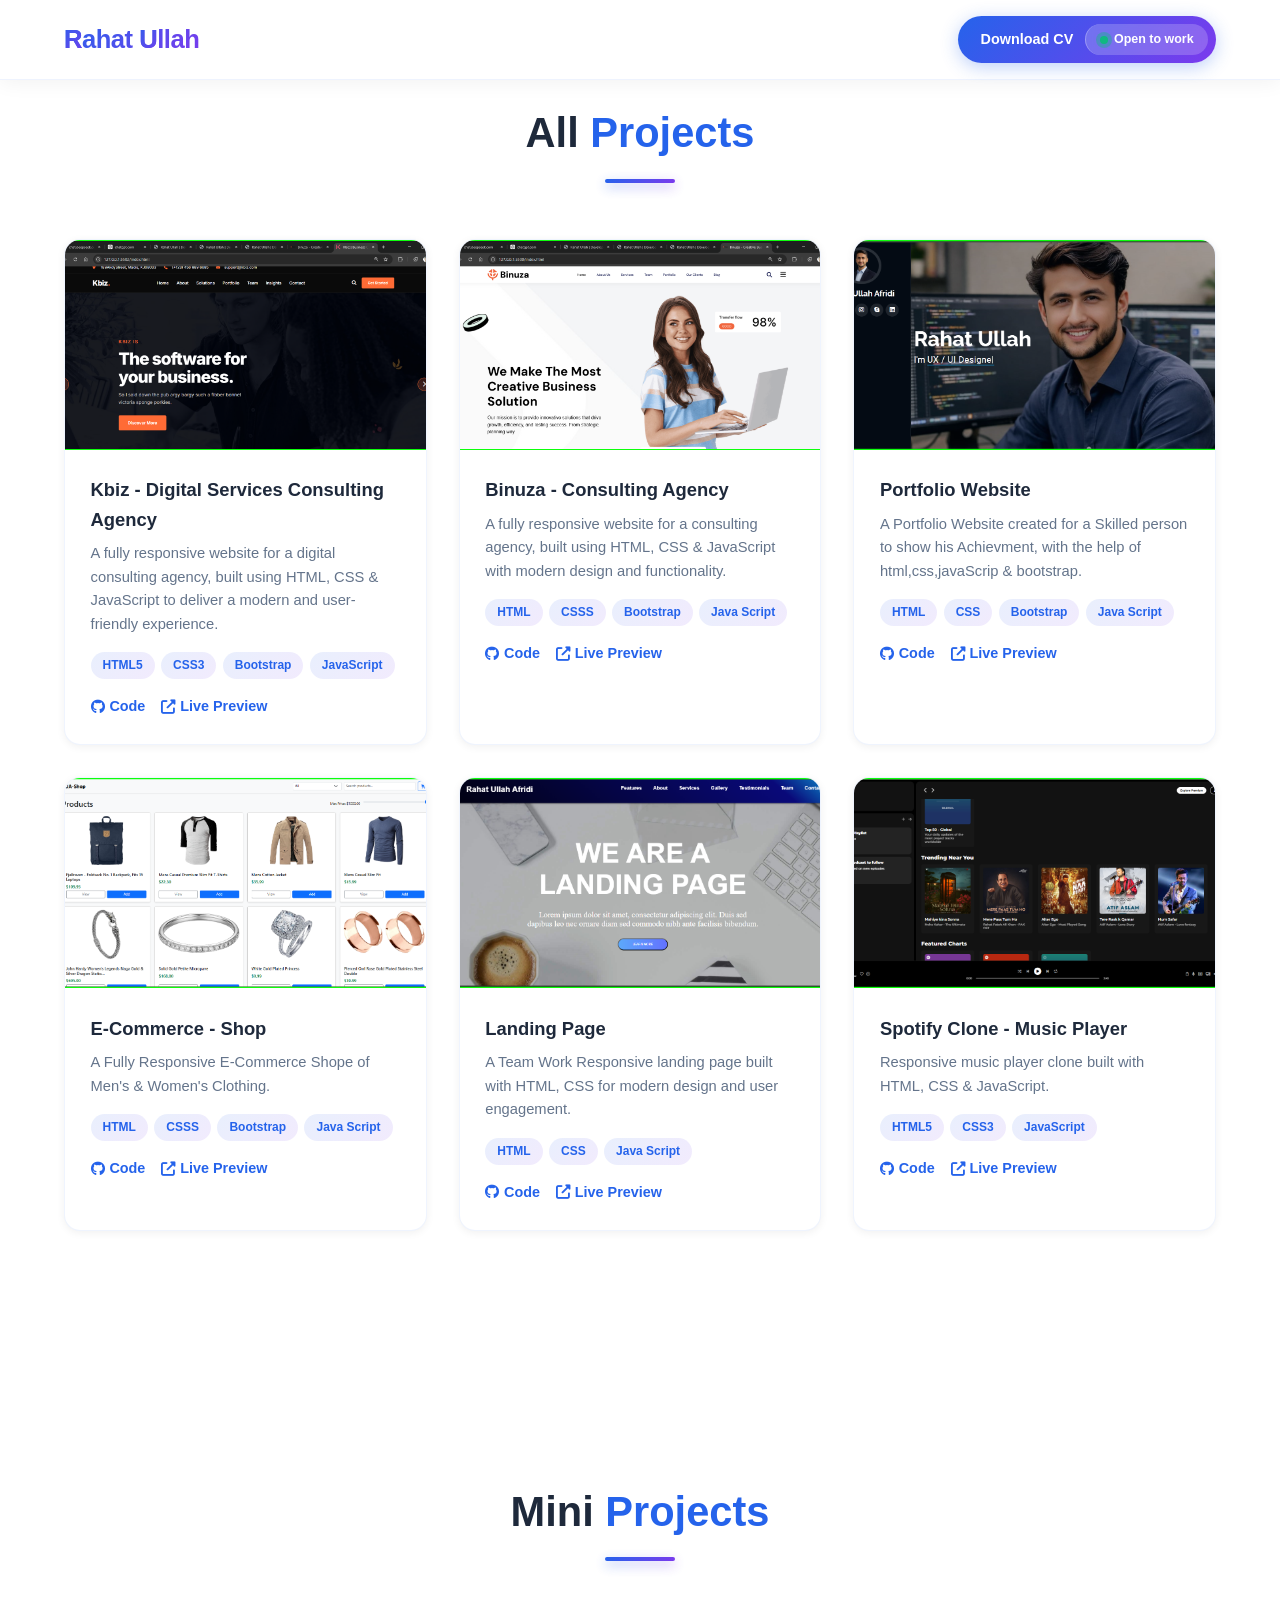
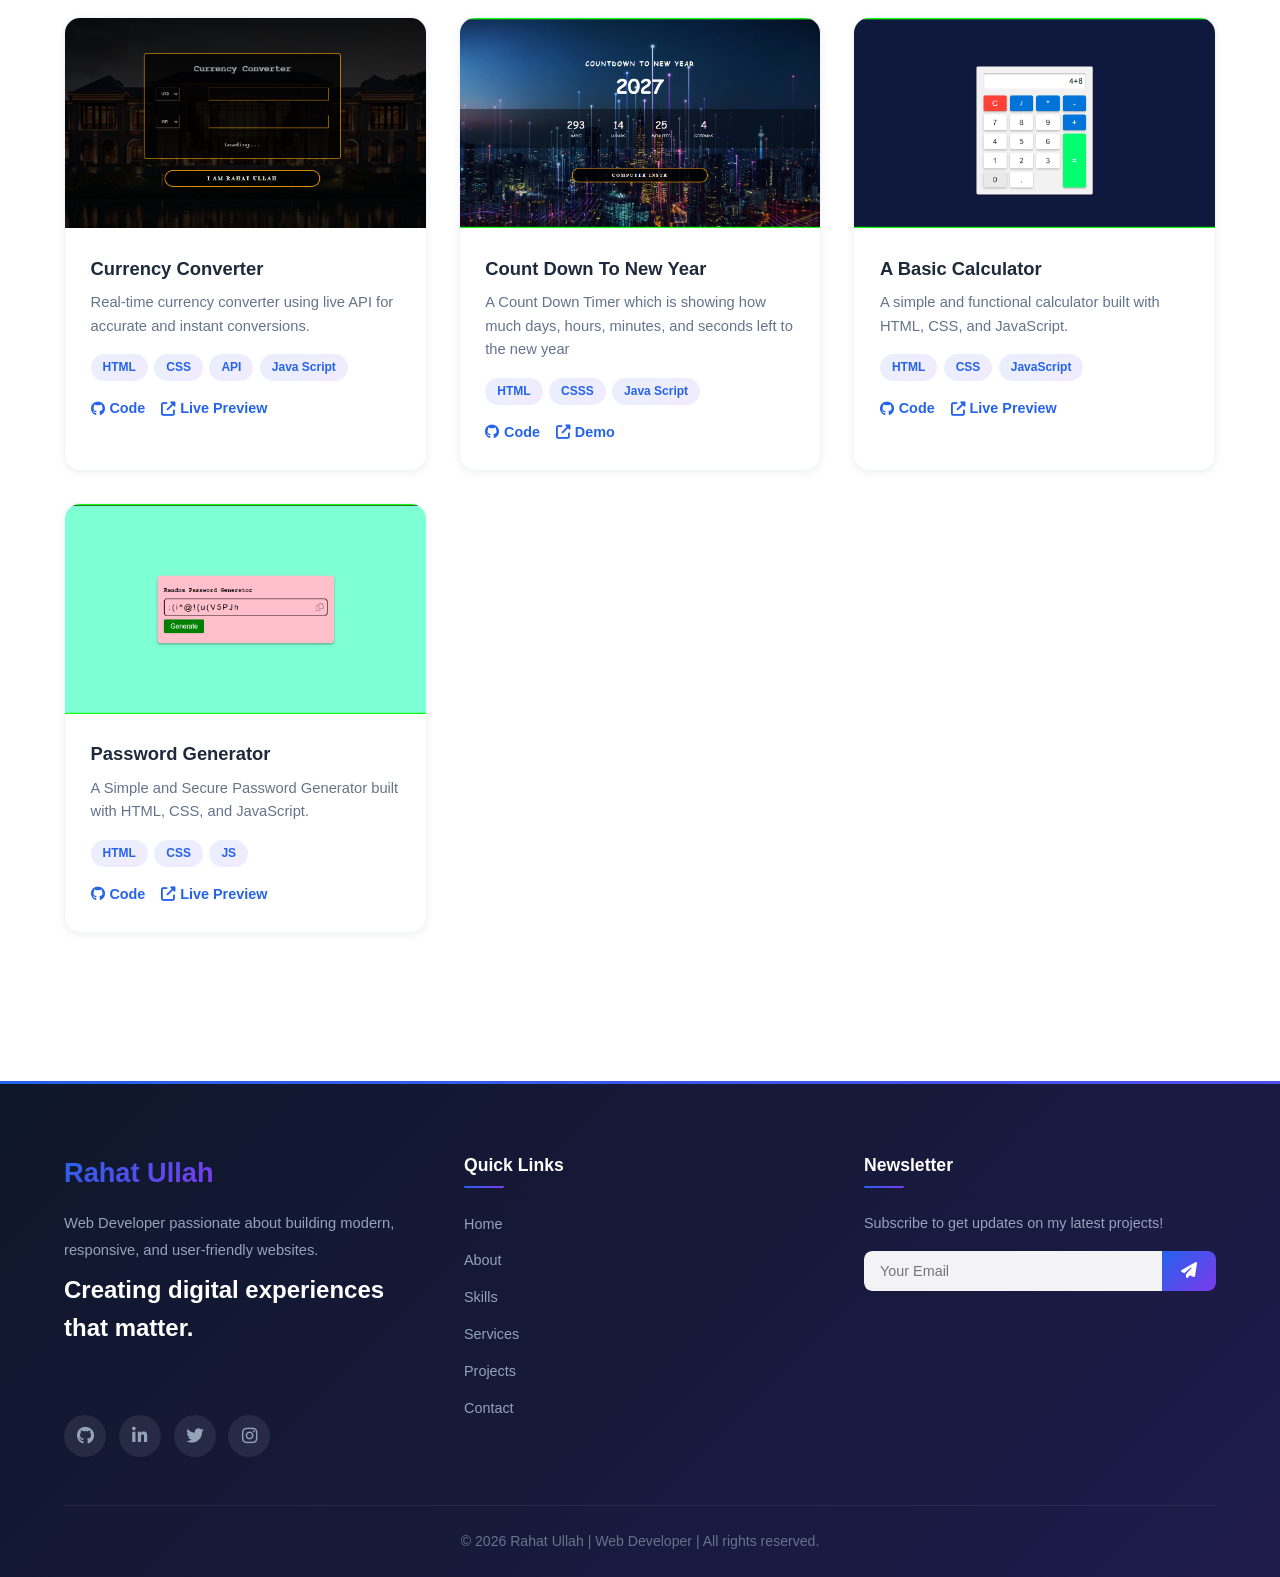
==== commit fde1c68e: "Update some features" ====
--- a/projects.html
+++ b/projects.html
@@ -21,6 +21,8 @@
     <!-- Font Awesome for icons -->
     <link rel="stylesheet" href="https://cdnjs.cloudflare.com/ajax/libs/font-awesome/6.4.0/css/all.min.css">
 
+    <link rel="shortcut icon" href="./assets/images/Letter R for Business Logo.png" type="image/x-icon">
+    
     <!-- Link to CSS -->
     <link rel="stylesheet" href="./css/style.css">
 </head>
@@ -148,7 +150,7 @@
                             </div>
                         </div>
                     </div>
-                                        <!-- PROJECT 6 Landing Page  -->
+                                        <!-- PROJECT 6 portfolio  -->
                     <div class="project-card">
                         <div class="project-image">
                             <img src="./assets/images/portfolio-project.png" alt="Project 6 - Portfolio website">
@@ -164,7 +166,7 @@
                             </div>
                             <div class="project-links">
                                 <a href="https://github.com/rahatullah-dev/portfolio-website" target="_blank"><i class="fab fa-github"></i> Code</a>
-                                <a href="https://vercel.com/rahatullah-devs-projects/rahatullah.2.0" target="_blank"><i class="fas fa-external-link-alt"></i> Live Preview</a>
+                                <a href="https://rahatullah-portfolio-2.vercel.app/" target="_blank"><i class="fas fa-external-link-alt"></i> Live Preview</a>
                             </div>
                         </div>
                     </div>
--- a/css/style.css
+++ b/css/style.css
@@ -1,72 +1,16 @@
-.rahat-title h3{
-    color: black;
-    text-align: center;
-    text-transform: uppercase;
-    padding: 5px;
-    font-family: sans;
-    margin: 30px;
-    height: 40px;
-    display: flex;
-    justify-content: center;
-    align-items: center;
-    border: 2px solid #2563eb;
-
-}
-/* .rahat-title h3{
-    margin: 30px;
-    background-color: rgba(0, 0, 0, 0.8);
-
-    color: black;
-    height: 40px;
-    display: flex;
-    justify-content: center;
-    align-items: center;
-    border: 2px solid #2563eb;
-} */
-
-
-/*--------------------------------------------------------------
-# Scroll Top Button
---------------------------------------------------------------*/
-.scroll-top {
-  position: fixed;
-  visibility: hidden;
-  opacity: 0;
-  right: 15px;
-  bottom: -15px;
-  z-index: 99999;
-  background-color: #2563eb;
-  width: 44px;
-  height: 44px;
-  border-radius: 50px;
-  transition: all 0.4s;
-}
-
-.scroll-top i {
-  font-size: 24px;
-  color:#fff;
-  line-height: 0;
-}
-
-.scroll-top:hover {
-  background-color: color-mix(in srgb, var(--accent-color), transparent 20%);
-  color: var(--contrast-color);
-}
-
-.scroll-top.active {
-  visibility: visible;
-  opacity: 1;
-  bottom: 15px;
-}
-.fa-solid {
-    color: white;
-    margin: 22px 0 0 13px;
-}
+/* ========================================
+   RAHAT ULLAH — PORTFOLIO STYLESHEET
+   Author : Rahat Ullah
+   Version: 2.0 (Production-Ready)
+   ======================================== */
+
 /* ========================================
    1. RESET & BASE STYLES
    ======================================== */
 
-* {
+*,
+*::before,
+*::after {
     margin: 0;
     padding: 0;
     box-sizing: border-box;
@@ -75,16 +19,15 @@
 html {
     scroll-behavior: smooth;
     overflow-x: hidden;
+    font-size: 16px;
 }
 
 body {
-    font-family: 'Inter', sans-serif;
-    color: #333;
+    font-family: 'Inter', -apple-system, BlinkMacSystemFont, 'Segoe UI', sans-serif;
+    color: #1e293b;
     background-color: #fff;
     line-height: 1.6;
     overflow-x: hidden;
-    width: 100%;
-    position: relative;
 }
 
 a {
@@ -96,45 +39,129 @@
     list-style: none;
 }
 
+img {
+    max-width: 100%;
+    height: auto;
+    display: block;
+}
+
 /* ========================================
-   2. CUSTOM CURSOR
+   2. CSS CUSTOM PROPERTIES (TOKENS)
    ======================================== */
 
-.cursor {
-    width: 10px;
-    height: 10px;
-    background: #2563eb;
+:root {
+    --blue: #2563eb;
+    --indigo: #7c3aed;
+    --gradient: linear-gradient(135deg, #2563eb, #7c3aed);
+    --gradient-r: linear-gradient(135deg, #7c3aed, #2563eb);
+    --surface: #f8fafc;
+    --text: #1e293b;
+    --muted: #64748b;
+    --white: #ffffff;
+    --shadow-sm: 0 2px 8px rgba(0, 0, 0, .06);
+    --shadow-md: 0 8px 24px rgba(37, 99, 235, .12);
+    --shadow-lg: 0 16px 40px rgba(37, 99, 235, .20);
+    --radius-sm: 8px;
+    --radius-md: 16px;
+    --radius-lg: 24px;
+    --radius-full: 9999px;
+    --transition: 0.3s cubic-bezier(0.4, 0, 0.2, 1);
+    --transition-spring: 0.4s cubic-bezier(0.34, 1.56, 0.64, 1);
+}
+
+/* ========================================
+   3. PROFESSIONAL CUSTOM CURSOR
+   Two-layer design: a sharp dot that follows
+   the mouse exactly + a larger ring that lags
+   behind with a spring effect.
+   Hidden automatically on touch devices.
+   ======================================== */
+
+/* Default browser cursor hidden globally via inline <style> in <head> */
+
+#cursor-dot {
+    position: fixed;
+    top: 0;
+    left: 0;
+    width: 8px;
+    height: 8px;
+    background: var(--blue);
     border-radius: 50%;
+    pointer-events: none;
+    z-index: 999999;
+    transform: translate(-50%, -50%);
+    /* dot follows instantly — no transition */
+    will-change: transform;
+    transition: opacity 0.2s, width 0.2s, height 0.2s, background 0.2s;
+}
+
+#cursor-ring {
     position: fixed;
+    top: 0;
+    left: 0;
+    width: 36px;
+    height: 36px;
+    border: 2px solid rgba(37, 99, 235, 0.55);
+    border-radius: 50%;
     pointer-events: none;
-    z-index: 9999;
-    transition: transform 0.2s;
+    z-index: 999998;
     transform: translate(-50%, -50%);
-    opacity: 0.5;
-}
-
-.cursor-follower {
-    width: 30px;
-    height: 30px;
-    border: 2px solid #2563eb;
-    border-radius: 50%;
-    position: fixed;
-    pointer-events: none;
-    z-index: 9998;
-    transition: transform 0.3s;
-    transform: translate(-50%, -50%);
-    opacity: 0.3;
+    /* Clean, minimal following transition */
+    transition: left 0.08s linear, top 0.08s linear, width 0.2s ease, height 0.2s ease, opacity 0.2s ease;
+    will-change: transform;
+}
+
+/* Hover state: dot grows, ring enlarges & colour shifts */
+body.cursor-hover #cursor-dot {
+    width: 12px;
+    height: 12px;
+    background: var(--indigo);
+}
+
+body.cursor-hover #cursor-ring {
+    width: 50px;
+    height: 50px;
+    border-color: rgba(124, 58, 237, 0.4);
+}
+
+/* Click feedback */
+body.cursor-click #cursor-dot {
+    transform: translate(-50%, -50%) scale(0.7);
+    background: var(--indigo);
+}
+
+body.cursor-click #cursor-ring {
+    width: 28px;
+    height: 28px;
+    border-color: rgba(37, 99, 235, 0.8);
+}
+
+/* Hide custom cursor on touch/mobile devices */
+@media (hover: none) and (pointer: coarse) {
+
+    #cursor-dot,
+    #cursor-ring {
+        display: none;
+    }
+
+    /* Restore default cursor on touch devices */
+    *,
+    *::before,
+    *::after {
+        cursor: auto !important;
+    }
 }
 
 /* ========================================
-   3. ANIMATIONS & KEYFRAMES
+   4. KEYFRAME ANIMATIONS (moved to 4)
    ======================================== */
 
 @keyframes fadeInUp {
     from {
         opacity: 0;
-        transform: translateY(30px);
-    }
+        transform: translateY(28px);
+    }
+
     to {
         opacity: 1;
         transform: translateY(0);
@@ -144,8 +171,9 @@
 @keyframes fadeInLeft {
     from {
         opacity: 0;
-        transform: translateX(-50px);
-    }
+        transform: translateX(-40px);
+    }
+
     to {
         opacity: 1;
         transform: translateX(0);
@@ -155,8 +183,9 @@
 @keyframes fadeInRight {
     from {
         opacity: 0;
-        transform: translateX(50px);
-    }
+        transform: translateX(40px);
+    }
+
     to {
         opacity: 1;
         transform: translateX(0);
@@ -166,8 +195,9 @@
 @keyframes scaleIn {
     from {
         opacity: 0;
-        transform: scale(0.9);
-    }
+        transform: scale(0.88);
+    }
+
     to {
         opacity: 1;
         transform: scale(1);
@@ -175,23 +205,14 @@
 }
 
 @keyframes float {
-    0% {
-        transform: translateY(0px);
-    }
+
+    0%,
+    100% {
+        transform: translateY(0);
+    }
+
     50% {
-        transform: translateY(-20px);
-    }
-    100% {
-        transform: translateY(0px);
-    }
-}
-
-@keyframes rotate {
-    from {
-        transform: rotate(0deg);
-    }
-    to {
-        transform: rotate(360deg);
+        transform: translateY(-16px);
     }
 }
 
@@ -199,39 +220,89 @@
     0% {
         background-position: 0% 50%;
     }
+
     50% {
         background-position: 100% 50%;
     }
+
     100% {
         background-position: 0% 50%;
     }
 }
 
-@keyframes shimmer {
+@keyframes pulse-glow {
+
+    0%,
+    100% {
+        box-shadow: 0 0 0 0 rgba(37, 99, 235, 0.45);
+    }
+
+    50% {
+        box-shadow: 0 0 0 10px rgba(37, 99, 235, 0);
+    }
+}
+
+@keyframes pulse-ring {
     0% {
-        background-position: -1000px 0;
-    }
+        transform: scale(0.4);
+        opacity: 0.6;
+    }
+
+    80%,
     100% {
-        background-position: 1000px 0;
-    }
-}
-
-@keyframes pulse {
+        transform: scale(2.2);
+        opacity: 0;
+    }
+}
+
+/* ---- Loader specific ---- */
+@keyframes spin-cw {
+    to {
+        transform: rotate(360deg);
+    }
+}
+
+@keyframes spin-ccw {
+    to {
+        transform: rotate(-360deg);
+    }
+}
+
+@keyframes loader-fade-out {
+    to {
+        opacity: 0;
+        transform: scale(1.04);
+    }
+}
+
+@keyframes loader-logo-pop {
     0% {
-        transform: scale(1);
-        box-shadow: 0 0 0 0 rgba(37, 99, 235, 0.7);
-    }
-    70% {
-        transform: scale(1.05);
-        box-shadow: 0 0 0 10px rgba(37, 99, 235, 0);
-    }
+        transform: scale(0.6);
+        opacity: 0;
+    }
+
+    60% {
+        transform: scale(1.1);
+    }
+
     100% {
         transform: scale(1);
-        box-shadow: 0 0 0 0 rgba(37, 99, 235, 0);
-    }
-}
-
-@keyframes revealChar {
+        opacity: 1;
+    }
+}
+
+@keyframes typed-blink {
+    50% {
+        border-color: transparent;
+    }
+}
+
+@keyframes slide-in-up {
+    from {
+        opacity: 0;
+        transform: translateY(12px);
+    }
+
     to {
         opacity: 1;
         transform: translateY(0);
@@ -239,7 +310,83 @@
 }
 
 /* ========================================
-   4. SCROLL PROGRESS BAR
+   4. PAGE LOADER
+   ======================================== */
+
+.page-loader {
+    position: fixed;
+    inset: 0;
+    /* top/right/bottom/left: 0 */
+    background: linear-gradient(135deg, #0f172a 0%, #1e1b4b 100%);
+    display: flex;
+    flex-direction: column;
+    align-items: center;
+    justify-content: center;
+    gap: 1.5rem;
+    z-index: 99999;
+    transition: opacity 0.55s ease, transform 0.55s ease;
+}
+
+/* Hidden state — triggered by JS after window.onload */
+.page-loader.loader-hidden {
+    opacity: 0;
+    transform: scale(1.04);
+    pointer-events: none;
+}
+
+/* Spinner wrapper */
+.loader-inner {
+    position: relative;
+    width: 90px;
+    height: 90px;
+    display: flex;
+    align-items: center;
+    justify-content: center;
+}
+
+/* Spinning rings */
+.loader-ring {
+    position: absolute;
+    inset: 0;
+    border-radius: 50%;
+    border: 3px solid transparent;
+    border-top-color: var(--blue);
+    border-left-color: var(--blue);
+    animation: spin-cw 1.1s linear infinite;
+}
+
+.loader-ring--delay {
+    inset: 10px;
+    border-top-color: var(--indigo);
+    border-right-color: var(--indigo);
+    animation: spin-ccw 0.85s linear infinite;
+}
+
+/* Brand initial in the centre */
+.loader-logo {
+    font-family: 'Inter', sans-serif;
+    font-size: 2rem;
+    font-weight: 800;
+    background: var(--gradient);
+    -webkit-background-clip: text;
+    -webkit-text-fill-color: transparent;
+    background-clip: text;
+    animation: loader-logo-pop 0.7s ease 0.2s both;
+    position: relative;
+    z-index: 1;
+}
+
+.loader-text {
+    color: #94a3b8;
+    font-size: 0.9rem;
+    font-weight: 500;
+    letter-spacing: 3px;
+    text-transform: uppercase;
+    animation: fadeInUp 0.6s ease 0.4s both;
+}
+
+/* ========================================
+   5. SCROLL PROGRESS BAR
    ======================================== */
 
 .scroll-progress {
@@ -248,63 +395,107 @@
     left: 0;
     width: 0%;
     height: 3px;
-    background: linear-gradient(90deg, #2563eb, #7c3aed, #2563eb);
-    z-index: 1000;
-    transition: width 0.3s;
-    box-shadow: 0 0 10px rgba(37, 99, 235, 0.5);
+    background: var(--gradient);
+    z-index: 10000;
+    transition: width 0.15s;
+    box-shadow: 0 0 8px rgba(37, 99, 235, .5);
 }
 
 /* ========================================
-   5. PRELOADER
+   6. SCROLL-TO-TOP BUTTON
    ======================================== */
-
-.preloader {
+/* ========================================
+   6.5 WHATSAPP FLOATING BUTTON
+   ======================================== */
+.whatsapp-btn {
     position: fixed;
-    top: 0;
-    left: 0;
-    width: 100%;
-    height: 100%;
-    background: #fff;
-    display: flex;
+    right: 20px;
+    bottom: 80px;
+    z-index: 9998;
+    background: #25d366;
+    /* WhatsApp Green */
+    width: 46px;
+    height: 46px;
+    border-radius: var(--radius-full);
+    transition: all 0.4s ease;
+    display: flex;
+    align-items: center;
     justify-content: center;
+    box-shadow: var(--shadow-md);
+    text-decoration: none;
+}
+
+.whatsapp-btn i {
+    color: var(--white);
+    font-size: 1.5rem;
+    margin: 0;
+}
+
+.whatsapp-btn:hover {
+    box-shadow: var(--shadow-lg);
+    transform: translateY(-4px);
+    background: #1ebe56;
+}
+
+.scroll-top {
+    position: fixed;
+    visibility: hidden;
+    opacity: 0;
+    right: 20px;
+    bottom: -20px;
+    z-index: 9999;
+    background: var(--gradient);
+    width: 46px;
+    height: 46px;
+    border-radius: var(--radius-full);
+    transition: all 0.4s ease;
+    display: flex;
     align-items: center;
-    z-index: 9999;
-    transition: opacity 0.5s, visibility 0.5s;
-}
-
-.preloader.hidden {
-    opacity: 0;
-    visibility: hidden;
-}
-
-.loader {
-    width: 50px;
-    height: 50px;
-    border: 3px solid #f3f3f3;
-    border-top: 3px solid #2563eb;
-    border-radius: 50%;
-    animation: rotate 1s linear infinite;
+    justify-content: center;
+    box-shadow: var(--shadow-md);
+}
+
+.scroll-top .fa-solid {
+    color: var(--white);
+    font-size: 1.1rem;
+    margin: 0;
+    /* override conflicting rule */
+}
+
+.scroll-top:hover {
+    box-shadow: var(--shadow-lg);
+    transform: translateY(-4px);
+}
+
+.scroll-top.active {
+    visibility: visible;
+    opacity: 1;
+    bottom: 20px;
 }
 
 /* ========================================
-   6. TYPOGRAPHY & UTILITIES
+   7. LAYOUT UTILITIES
    ======================================== */
 
 .container {
     max-width: 1200px;
     margin: 0 auto;
-    padding: 0 20px;
+    padding: 0 24px;
     width: 100%;
-    overflow-x: hidden;
-}
+}
+
+/* ========================================
+   8. SECTION HEADINGS
+   ======================================== */
 
 .section-title {
-    font-size: 2.5rem;
+    font-size: clamp(1.8rem, 4vw, 2.6rem);
+    font-weight: 700;
     text-align: center;
-    margin-bottom: 3rem;
+    margin-bottom: 3.5rem;
     position: relative;
     padding-bottom: 1rem;
-    animation: fadeInUp 0.8s ease;
+    color: var(--text);
 }
 
 .section-title::before {
@@ -313,11 +504,10 @@
     bottom: 0;
     left: 50%;
     transform: translateX(-50%);
-    width: 80px;
+    width: 70px;
     height: 4px;
-    background: linear-gradient(90deg, #2563eb, #7c3aed);
+    background: var(--gradient);
     border-radius: 2px;
-    animation: pulse 2s infinite;
 }
 
 .section-title::after {
@@ -326,47 +516,40 @@
     bottom: -4px;
     left: 50%;
     transform: translateX(-50%);
-    width: 80px;
+    width: 70px;
     height: 4px;
-    background: linear-gradient(90deg, #2563eb, #7c3aed);
+    background: var(--gradient);
     border-radius: 2px;
-    filter: blur(4px);
-    opacity: 0.5;
+    filter: blur(6px);
+    opacity: 0.45;
 }
 
 .highlight {
-    color: #2563eb;
-    position: relative;
+    color: var(--blue);
     display: inline-block;
 }
 
-/* .highlight::after {
-    content: '';
-    position: absolute;
-    bottom: 0;
-    left: 0;
-    width: 100%;
-    height: 30%;
-    background: rgba(37, 99, 235, 0.1);
-    z-index: -1;
-    transform: skewX(-15deg);
-} */
-
-/* Buttons */
+/* ========================================
+   9. BUTTONS
+   ======================================== */
+
 .btn {
-    display: inline-block;
-    padding: 0.8rem 2rem;
-    border-radius: 50px;
+    display: inline-flex;
+    align-items: center;
+    gap: .5rem;
+    padding: 0.78rem 2rem;
+    border-radius: var(--radius-full);
     font-weight: 600;
-    transition: all 0.3s;
+    font-size: 0.95rem;
     cursor: pointer;
     border: 2px solid transparent;
+    transition: all var(--transition);
+    position: relative;
+    overflow: hidden;
     white-space: nowrap;
-    position: relative;
-    overflow: hidden;
-    z-index: 1;
-}
-
+}
+
+/* Shine sweep on hover */
 .btn::before {
     content: '';
     position: absolute;
@@ -374,79 +557,68 @@
     left: -100%;
     width: 100%;
     height: 100%;
-    background: linear-gradient(90deg, transparent, rgba(255,255,255,0.2), transparent);
+    background: linear-gradient(90deg, transparent, rgba(255, 255, 255, .22), transparent);
     transition: left 0.5s;
-    z-index: -1;
 }
 
 .btn:hover::before {
     left: 100%;
+}
+
+.primary-btn {
+    background: var(--gradient);
+    color: var(--white);
+    box-shadow: 0 4px 18px rgba(37, 99, 235, .3);
+}
+
+.primary-btn:hover {
+    transform: translateY(-3px);
+    box-shadow: 0 8px 28px rgba(37, 99, 235, .45);
+}
+
+.secondary-btn {
+    background: transparent;
+    color: var(--blue);
+    border-color: var(--blue);
+}
+
+.secondary-btn:hover {
+    background: var(--gradient);
+    color: var(--white);
+    border-color: transparent;
+    transform: translateY(-3px);
+    box-shadow: 0 8px 28px rgba(37, 99, 235, .35);
 }
 
 @media (max-width: 480px) {
     .btn {
         width: 100%;
-        text-align: center;
-        white-space: normal;
-    }
-}
-
-.primary-btn {
-    background: linear-gradient(135deg, #2563eb, #7c3aed);
-    color: #fff;
-    box-shadow: 0 4px 15px rgba(37, 99, 235, 0.3);
-}
-
-.primary-btn:hover {
-    transform: translateY(-3px);
-    box-shadow: 0 6px 20px rgba(37, 99, 235, 0.4);
-}
-
-.secondary-btn {
-    background-color: transparent;
-    color: #2563eb;
-    border: 2px solid #2563eb;
-}
-
-.secondary-btn:hover {
-    background: linear-gradient(135deg, #2563eb, #7c3aed);
-    color: #fff;
-    border-color: transparent;
-    transform: translateY(-3px);
-    box-shadow: 0 6px 20px rgba(37, 99, 235, 0.4);
-}
+        justify-content: center;
+    }
+}
+
 /* ========================================
-    7. HEADER & NAVIGATION - ENHANCED
-    ======================================== */
-
-/* Header Container */
+   10. HEADER & NAVIGATION
+   ======================================== */
+
 header {
-    background-color: rgba(255, 255, 255, 0.98);
-    backdrop-filter: blur(10px);
-    -webkit-backdrop-filter: blur(10px);
-    box-shadow: 0 4px 20px rgba(0, 0, 0, 0.05);
-    position:fixed;
+    background-color: rgba(255, 255, 255, .97);
+    backdrop-filter: blur(14px);
+    -webkit-backdrop-filter: blur(14px);
+    box-shadow: 0 2px 20px rgba(0, 0, 0, .06);
+    position: fixed;
     top: 0;
+    width: 100%;
     z-index: 1000;
-    width: 100%;
-    transition: all 0.4s cubic-bezier(0.4, 0, 0.2, 1);
-    border-bottom: 1px solid rgba(37, 99, 235, 0.1);
-
-}
-
-/* Header on Scroll */
+    transition: all 0.4s ease;
+    border-bottom: 1px solid rgba(37, 99, 235, .08);
+}
+
 header.scrolled {
-    padding: 0.3rem 0;
-    background-color: rgba(255, 255, 255, 0.98);
-    box-shadow: 0 4px 25px rgba(37, 99, 235, 0.15);
+    box-shadow: 0 4px 28px rgba(37, 99, 235, .14);
     border-bottom: 2px solid transparent;
-    border-image: linear-gradient(90deg, #2563eb, #7c3aed) 1;
-}
-
-/* Header Hidden on Scroll Down (optional) */
-/* header.header-hidden {
-    transform: translateY(-100%);
-} */
+    border-image: var(--gradient) 1;
+}
 
 /* Navbar */
 .navbar {
@@ -455,12 +627,10 @@
     align-items: center;
     max-width: 1400px;
     margin: 0 auto;
-    padding: 0.8rem 5%;
-    width: 100%;
-    position: relative;
-}
-
-/* Logo Container */
+    padding: 0.85rem 5%;
+}
+
+/* Logo */
 .logo {
     position: relative;
     z-index: 1001;
@@ -469,27 +639,27 @@
 .logo-text {
     font-size: 1.6rem;
     font-weight: 800;
-    background: linear-gradient(135deg, #2563eb, #7c3aed);
+    background: var(--gradient);
     -webkit-background-clip: text;
     -webkit-text-fill-color: transparent;
     background-clip: text;
     white-space: nowrap;
-    position: relative;
     display: inline-block;
     letter-spacing: -0.5px;
 }
 
 .logo-text span {
     display: inline-block;
-    transition: transform 0.3s ease;
-    background: linear-gradient(135deg, #2563eb, #7c3aed);
+    transition: transform var(--transition-spring);
+    background: var(--gradient);
     -webkit-background-clip: text;
     -webkit-text-fill-color: transparent;
     background-clip: text;
 }
 
+/* Refined logo hover — matches reference rotation */
 .logo-text:hover span {
-    transform: scale(1.2) rotate(5deg);
+    transform: scale(1.2) rotate(5deg) translateY(-2px);
 }
 
 .logo-glow {
@@ -497,12 +667,12 @@
     top: 50%;
     left: 50%;
     transform: translate(-50%, -50%);
-    width: 120%;
-    height: 120%;
-    background: radial-gradient(circle, rgba(37, 99, 235, 0.2) 0%, transparent 70%);
-    filter: blur(10px);
+    width: 130%;
+    height: 130%;
+    background: radial-gradient(circle, rgba(37, 99, 235, .18) 0%, transparent 70%);
+    filter: blur(12px);
     opacity: 0;
-    transition: opacity 0.3s;
+    transition: opacity var(--transition);
     pointer-events: none;
 }
 
@@ -510,13 +680,12 @@
     opacity: 1;
 }
 
-/* Navigation Menu - Desktop */
+/* Desktop nav */
 .nav-menu {
     display: flex;
-    gap: 0.5rem;
+    gap: 0.4rem;
     margin: 0;
     padding: 0;
-    list-style: none;
 }
 
 .nav-item {
@@ -526,75 +695,66 @@
 .nav-link {
     font-weight: 500;
     font-size: 1rem;
-    padding: 0.6rem 1.2rem;
+    padding: 0.55rem 1.1rem;
     color: #334155;
-    transition: all 0.3s;
-    white-space: nowrap;
-    position: relative;
-    border-radius: 50px;
+    transition: color var(--transition);
+    border-radius: var(--radius-full);
     display: inline-block;
-}
-
-/* Hover Effect */
-.nav-link::before {
+    position: relative;
+}
+
+.nav-link::after {
     content: '';
     position: absolute;
-    bottom: 0;
+    bottom: 4px;
     left: 50%;
     transform: translateX(-50%);
     width: 0;
-    height: 3px;
-    background: linear-gradient(90deg, #2563eb, #7c3aed);
-    transition: width 0.3s ease;
-    border-radius: 3px;
-}
-
-.nav-link:hover::before,
-.nav-link.active::before {
-    width: 70%;
-}
-
-.nav-link:hover {
-    color: #2563eb;
-    background: rgba(37, 99, 235, 0.05);
-    transform: translateY(-2px);
-}
-
+    height: 2px;
+    background: var(--gradient);
+    border-radius: 2px;
+    transition: width var(--transition);
+}
+
+.nav-link:hover::after,
+.nav-link.active::after {
+    width: 65%;
+}
+
+.nav-link:hover,
 .nav-link.active {
-    color: #2563eb;
-    background: rgba(37, 99, 235, 0.1);
+    color: var(--blue);
+}
+
+.nav-link.active {
     font-weight: 600;
 }
 
-/* Nav Actions Container */
+/* Nav actions */
 .nav-actions {
     display: flex;
     align-items: center;
     gap: 1rem;
 }
 
-/* CV Button - Enhanced */
+/* CV button */
 .cv-button {
     display: inline-flex;
     align-items: center;
-    background: linear-gradient(135deg, #2563eb, #7c3aed);
-    color: #fff;
-    text-decoration: none;
-    border-radius: 50px;
-    padding: 0.5rem 0.5rem 0.5rem 1.5rem;
+    background: var(--gradient);
+    color: var(--white);
+    border-radius: var(--radius-full);
+    padding: 0.5rem 0.5rem 0.5rem 1.4rem;
     font-weight: 600;
-    font-size: 0.95rem;
-    border: none;
-    transition: all 0.3s ease;
+    font-size: 0.9rem;
+    transition: all var(--transition);
     white-space: nowrap;
-    position: relative;
     overflow: hidden;
-    box-shadow: 0 4px 15px rgba(37, 99, 235, 0.3);
+    box-shadow: 0 4px 18px rgba(37, 99, 235, .3);
     cursor: pointer;
-    z-index: 1;
-}
-
-/* Shine Effect */
+    position: relative;
+}
+
 .cv-button::before {
     content: '';
     position: absolute;
@@ -602,9 +762,8 @@
     left: -100%;
     width: 100%;
     height: 100%;
-    background: linear-gradient(90deg, transparent, rgba(255, 255, 255, 0.3), transparent);
-    transition: left 0.5s ease;
-    z-index: -1;
+    background: linear-gradient(90deg, transparent, rgba(255, 255, 255, .25), transparent);
+    transition: left 0.5s;
 }
 
 .cv-button:hover::before {
@@ -613,28 +772,20 @@
 
 .cv-button:hover {
     transform: translateY(-3px);
-    box-shadow: 0 8px 25px rgba(37, 99, 235, 0.5);
-}
-
-.cv-button:active {
-    transform: translateY(-1px);
+    box-shadow: 0 8px 28px rgba(37, 99, 235, .5);
 }
 
 .cv-text {
-    margin-right: 0.8rem;
-    position: relative;
-}
-
-/* Open Badge with Pulse Dot */
+    margin-right: 0.7rem;
+}
+
 .open-badge {
-    background-color: rgba(255, 255, 255, 0.2);
-    padding: 0.4rem 1rem;
+    background-color: rgba(255, 255, 255, .2);
+    padding: 0.35rem 0.9rem;
     border-radius: 40px;
-    font-size: 0.8rem;
-    font-weight: 500;
+    font-size: 0.78rem;
     backdrop-filter: blur(4px);
-    border-left: 1px solid rgba(255, 255, 255, 0.3);
-    white-space: nowrap;
+    border-left: 1px solid rgba(255, 255, 255, .3);
     display: inline-flex;
     align-items: center;
     gap: 6px;
@@ -659,70 +810,25 @@
     background-color: #10b981;
     border-radius: 50%;
     opacity: 0.4;
-    animation: pulse-ring 1.5s cubic-bezier(0.215, 0.61, 0.355, 1) infinite;
-}
-
-/* ========================================
-    MOBILE MENU STYLES - ESSENTIAL
-   ======================================== */
-
-/* Hide desktop menu on mobile */
-@media (max-width: 991px) {
-    .nav-menu {
-        display: none;
-    }
-} 
-
-@keyframes pulse-ring {
-    0% {
-        transform: scale(0.5);
-        opacity: 0.5;
-    }
-    80%, 100% {
-        transform: scale(2);
-        opacity: 0;
-    }
-}
-
-/* Theme Toggle (Optional) */
-.theme-toggle {
-    width: 40px;
-    height: 40px;
-    border-radius: 50%;
-    background: #f1f5f9;
-    border: none;
-    cursor: pointer;
-    display: flex;
-    align-items: center;
-    justify-content: center;
-    color: #2563eb;
-    font-size: 1.2rem;
-    transition: all 0.3s;
-}
-
-.theme-toggle:hover {
-    background: #2563eb;
-    color: #fff;
-    transform: rotate(15deg);
-}
-
-/* Hamburger Menu */
+    animation: pulse-ring 1.6s ease infinite;
+}
+
+/* Hamburger */
 .hamburger {
     display: none;
     flex-direction: column;
     justify-content: space-between;
-    width: 30px;
+    width: 28px;
     height: 20px;
     cursor: pointer;
     z-index: 1001;
-    position: relative;
 }
 
 .hamburger .bar {
     display: block;
     width: 100%;
-    height: 3px;
-    background: linear-gradient(90deg, #2563eb, #7c3aed);
+    height: 2.5px;
+    background: var(--gradient);
     border-radius: 3px;
     transition: all 0.3s ease;
     transform-origin: left;
@@ -743,16 +849,12 @@
     width: 110%;
 }
 
-/* Menu Overlay */
+/* Mobile menu overlay */
 .menu-overlay {
     position: fixed;
-    top: 0;
-    left: 0;
-    width: 100%;
-    height: 100%;
-    background: linear-gradient(135deg, rgba(0, 0, 0, 0.7), rgba(37, 99, 235, 0.5));
+    inset: 0;
+    background: linear-gradient(135deg, rgba(0, 0, 0, .7), rgba(37, 99, 235, .45));
     backdrop-filter: blur(8px);
-    -webkit-backdrop-filter: blur(8px);
     z-index: 999;
     opacity: 0;
     visibility: hidden;
@@ -764,22 +866,22 @@
     visibility: visible;
 }
 
-/* Mobile Menu - Enhanced for better UX */
+/* Mobile slide-in menu */
 .mobile-menu {
     position: fixed;
     top: 0;
     right: -100%;
     width: 85%;
-    max-width: 400px;
+    max-width: 380px;
     height: 100vh;
-    background: linear-gradient(135deg, #ffffff, #f8fafc);
+    background: linear-gradient(160deg, #fff 0%, #f8fafc 100%);
     z-index: 1002;
     padding: 2rem;
     overflow-y: auto;
     transition: right 0.4s cubic-bezier(0.4, 0, 0.2, 1);
-    box-shadow: -10px 0 30px rgba(0, 0, 0, 0.2);
-    border-left: 3px solid transparent;
-    border-image: linear-gradient(135deg, #2563eb, #7c3aed) 1;
+    box-shadow: -12px 0 40px rgba(0, 0, 0, .18);
+    border-left: 3px solid;
+    border-image: var(--gradient) 1;
 }
 
 .mobile-menu.active {
@@ -790,52 +892,47 @@
     display: flex;
     justify-content: space-between;
     align-items: center;
-    margin-bottom: 3rem;
+    margin-bottom: 2.5rem;
     padding-bottom: 1rem;
-    border-bottom: 2px solid rgba(37, 99, 235, 0.1);
+    border-bottom: 1px solid rgba(37, 99, 235, .12);
 }
 
 .mobile-logo {
-    font-size: 1.8rem;
-    font-weight: 700;
-    background: linear-gradient(135deg, #2563eb, #7c3aed);
-    -webkit-background-clip: text;
-    -webkit-text-fill-color: transparent;
-    background-clip: text;
+    font-size: 1.7rem;
+    font-weight: 800;
 }
 
 .close-menu {
     background: none;
     border: none;
-    font-size: 2.5rem;
+    font-size: 2.2rem;
     line-height: 1;
-    color: #2563eb;
+    color: var(--blue);
     cursor: pointer;
-    transition: all 0.3s;
-    width: 40px;
-    height: 40px;
+    width: 38px;
+    height: 38px;
     display: flex;
     align-items: center;
     justify-content: center;
     border-radius: 50%;
+    transition: all var(--transition);
 }
 
 .close-menu:hover {
-    background: rgba(37, 99, 235, 0.1);
+    background: rgba(37, 99, 235, .1);
     transform: rotate(90deg);
 }
 
 .mobile-nav-menu {
-    list-style: none;
     padding: 0;
-    margin: 0 0 2rem 0;
+    margin: 0 0 2rem;
 }
 
 .mobile-nav-item {
-    margin-bottom: 0.5rem;
+    margin-bottom: 0.4rem;
     opacity: 0;
     transform: translateX(30px);
-    transition: all 0.4s ease;
+    transition: all 0.35s ease;
 }
 
 .mobile-menu.active .mobile-nav-item {
@@ -843,72 +940,70 @@
     transform: translateX(0);
 }
 
-.mobile-menu.active .mobile-nav-item:nth-child(1) { transition-delay: 0.1s; }
-.mobile-menu.active .mobile-nav-item:nth-child(2) { transition-delay: 0.2s; }
-.mobile-menu.active .mobile-nav-item:nth-child(3) { transition-delay: 0.3s; }
-.mobile-menu.active .mobile-nav-item:nth-child(4) { transition-delay: 0.4s; }
-.mobile-menu.active .mobile-nav-item:nth-child(5) { transition-delay: 0.5s; }
-.mobile-menu.active .mobile-nav-item:nth-child(6) { transition-delay: 0.6s; }
+.mobile-menu.active .mobile-nav-item:nth-child(1) {
+    transition-delay: 0.08s;
+}
+
+.mobile-menu.active .mobile-nav-item:nth-child(2) {
+    transition-delay: 0.15s;
+}
+
+.mobile-menu.active .mobile-nav-item:nth-child(3) {
+    transition-delay: 0.22s;
+}
+
+.mobile-menu.active .mobile-nav-item:nth-child(4) {
+    transition-delay: 0.29s;
+}
+
+.mobile-menu.active .mobile-nav-item:nth-child(5) {
+    transition-delay: 0.36s;
+}
+
+.mobile-menu.active .mobile-nav-item:nth-child(6) {
+    transition-delay: 0.43s;
+}
 
 .mobile-nav-link {
     display: block;
-    padding: 1rem 1.5rem;
+    padding: 0.9rem 1.4rem;
     color: #334155;
-    font-size: 1.1rem;
+    font-size: 1.05rem;
     font-weight: 500;
-    border-radius: 50px;
-    transition: all 0.3s;
-    position: relative;
-    overflow: hidden;
-}
-
-.mobile-nav-link::before {
-    content: '';
-    position: absolute;
-    top: 0;
-    left: -100%;
-    width: 100%;
-    height: 100%;
-    background: linear-gradient(90deg, transparent, rgba(37, 99, 235, 0.1), transparent);
-    transition: left 0.5s;
-}
-
-.mobile-nav-link:hover::before {
-    left: 100%;
+    border-radius: var(--radius-full);
+    transition: all var(--transition);
 }
 
 .mobile-nav-link:hover {
-    background: linear-gradient(135deg, #2563eb10, #7c3aed10);
-    color: #2563eb;
-    transform: translateX(10px);
-    box-shadow: 0 5px 15px rgba(37, 99, 235, 0.1);
+    background: linear-gradient(135deg, rgba(37, 99, 235, .08), rgba(124, 58, 237, .08));
+    color: var(--blue);
+    transform: translateX(8px);
 }
 
 .mobile-menu-footer {
     margin-top: 2rem;
     padding-top: 2rem;
-    border-top: 2px solid rgba(37, 99, 235, 0.1);
+    border-top: 1px solid rgba(37, 99, 235, .12);
     text-align: center;
 }
 
 .mobile-cv-button {
     display: inline-flex;
     align-items: center;
-    gap: 0.8rem;
-    padding: 1rem 2rem;
-    background: linear-gradient(135deg, #2563eb, #7c3aed);
-    color: #fff;
-    text-decoration: none;
-    border-radius: 50px;
+    gap: 0.7rem;
+    padding: 0.9rem 2rem;
+    background: var(--gradient);
+    color: var(--white);
+    border-radius: var(--radius-full);
     font-weight: 600;
     margin-bottom: 1.5rem;
-    transition: all 0.3s;
-    box-shadow: 0 4px 15px rgba(37, 99, 235, 0.3);
+    transition: all var(--transition);
+    box-shadow: 0 4px 18px rgba(37, 99, 235, .3);
 }
 
 .mobile-cv-button:hover {
     transform: translateY(-3px);
-    box-shadow: 0 8px 25px rgba(37, 99, 235, 0.5);
+    box-shadow: 0 8px 28px rgba(37, 99, 235, .5);
 }
 
 .mobile-social-links {
@@ -918,331 +1013,107 @@
 }
 
 .mobile-social-links a {
-    width: 45px;
-    height: 45px;
+    width: 44px;
+    height: 44px;
     background: #f1f5f9;
     border-radius: 50%;
     display: flex;
     align-items: center;
     justify-content: center;
-    color: #2563eb;
-    font-size: 1.2rem;
-    transition: all 0.3s;
-}
-
+    color: var(--blue);
+    font-size: 1.1rem;
+    transition: all var(--transition);
+}
+
+/* Subtle lift + scale — no 360° spin */
 .mobile-social-links a:hover {
-    background: linear-gradient(135deg, #2563eb, #7c3aed);
-    color: #fff;
-    transform: translateY(-5px) rotate(360deg);
+    background: var(--gradient);
+    color: var(--white);
+    transform: translateY(-4px) scale(1.1);
+    box-shadow: 0 6px 18px rgba(37, 99, 235, .35);
 }
 
 /* ========================================
-    RESPONSIVE BREAKPOINTS
-    ======================================== */
-
-/* Large Desktop (1200px and above) */
+   11. RESPONSIVE BREAKPOINTS — HEADER
+   ======================================== */
+
 @media (min-width: 1200px) {
     .navbar {
         padding: 1rem 5%;
     }
-    
+
     .nav-link {
         font-size: 1.05rem;
-        padding: 0.7rem 1.4rem;
-    }
-}
-
-/* Desktop (992px to 1199px) */
-@media (min-width: 992px) and (max-width: 1199px) {
-    .navbar {
-        padding: 0.8rem 4%;
-    }
-    
+        padding: 0.65rem 1.3rem;
+    }
+}
+
+@media (max-width: 991px) {
     .nav-menu {
-        gap: 0.3rem;
-    }
-    
-    .nav-link {
-        padding: 0.5rem 1rem;
-        font-size: 0.95rem;
-    }
-    
+        display: none;
+    }
+
+    .hamburger {
+        display: flex;
+    }
+
     .cv-button {
-        padding: 0.4rem 0.4rem 0.4rem 1rem;
-        font-size: 0.85rem;
-    }
-}
-
-/* Tablet Landscape (768px to 991px) */
-@media (max-width: 991px) {
-    .navbar {
-        padding: 0.7rem 4%;
-    }
-    
-    .nav-menu {
-        display: none; /* Hide desktop menu */
-    }
-    
-    .hamburger {
-        display: flex; /* Show hamburger */
-    }
-    
-    .nav-actions {
-        gap: 0.5rem;
-    }
-    
-    .cv-button {
-        padding: 0.3rem 0.3rem 0.3rem 0.8rem;
-        font-size: 0.8rem;
-    }
-    
+        padding: 0.3rem 0.3rem 0.3rem 0.9rem;
+        font-size: 0.82rem;
+    }
+
     .open-badge {
-        padding: 0.2rem 0.6rem;
-        font-size: 0.7rem;
-    }
-    
-    .pulse-dot {
-        width: 6px;
-        height: 6px;
-    }
-    
+        padding: 0.22rem 0.6rem;
+        font-size: 0.72rem;
+    }
+
     .logo-text {
         font-size: 1.4rem;
     }
 }
 
-/* Tablet Portrait (576px to 767px) */
 @media (max-width: 767px) {
-    .navbar {
-        padding: 0.6rem 4%;
-    }
-    
     .cv-button {
-        display: none; /* Hide CV button on smaller tablets */
-    }
-    
+        display: none;
+    }
+
     .logo-text {
         font-size: 1.3rem;
     }
-    
+
     .mobile-menu {
         width: 80%;
     }
-    
-    .mobile-logo {
-        font-size: 1.5rem;
-    }
-    
-    .mobile-nav-link {
-        padding: 0.8rem 1.2rem;
-        font-size: 1rem;
-    }
-}
-
-/* Mobile Landscape (480px to 575px) */
-@media (max-width: 575px) {
-    .navbar {
-        padding: 0.5rem 4%;
-    }
-    
+}
+
+@media (max-width: 479px) {
     .logo-text {
-        font-size: 1.2rem;
-    }
-    
+        font-size: 1.1rem;
+    }
+
     .hamburger {
-        width: 25px;
+        width: 24px;
         height: 18px;
     }
-    
-    .hamburger .bar {
-        height: 2px;
-    }
-    
-    .mobile-menu {
-        width: 85%;
-        padding: 1.5rem;
-    }
-    
-    .mobile-menu-header {
-        margin-bottom: 2rem;
-    }
-    
-    .mobile-logo {
-        font-size: 1.3rem;
-    }
-    
-    .close-menu {
-        font-size: 2rem;
-        width: 35px;
-        height: 35px;
-    }
-    
-    .mobile-nav-link {
-        padding: 0.7rem 1rem;
-        font-size: 0.95rem;
-    }
-    
-    .mobile-cv-button {
-        padding: 0.8rem 1.5rem;
-        font-size: 0.9rem;
-    }
-    
-    .mobile-social-links a {
-        width: 40px;
-        height: 40px;
-        font-size: 1rem;
-    }
-}
-
-/* Mobile Portrait (320px to 479px) */
-@media (max-width: 479px) {
-    .navbar {
-        padding: 0.5rem 3%;
-    }
-    
-    .logo-text {
-        font-size: 1rem;
-    }
-    
-    .logo-text span {
-        transform: none !important; /* Disable animation on very small screens */
-    }
-    
-    .hamburger {
-        width: 22px;
-        height: 16px;
-    }
-    
+
     .mobile-menu {
         width: 90%;
-        padding: 1rem;
-    }
-    
-    .mobile-logo {
-        font-size: 1.2rem;
-    }
-    
-    .close-menu {
-        font-size: 1.8rem;
-    }
-    
-    .mobile-nav-link {
-        padding: 0.6rem 0.8rem;
-        font-size: 0.9rem;
-    }
-    
-    .mobile-cv-button {
-        padding: 0.7rem 1rem;
-        font-size: 0.85rem;
-        width: 100%;
-        justify-content: center;
-    }
-    
-    .mobile-social-links {
-        gap: 0.5rem;
-    }
-    
-    .mobile-social-links a {
-        width: 35px;
-        height: 35px;
-        font-size: 0.9rem;
-    }
-}
-
-/* Touch Device Optimizations */
+        padding: 1.2rem;
+    }
+}
+
+/* Touch device: remove hover states that don't apply */
 @media (hover: none) and (pointer: coarse) {
-    .nav-link:hover {
-        background: none;
-        transform: none;
-    }
-    
-    .nav-link:active {
-        background: rgba(37, 99, 235, 0.1);
-    }
-    
+
+    .nav-link:hover,
     .cv-button:hover {
         transform: none;
     }
-    
-    .mobile-nav-link:hover {
-        background: none;
-        transform: none;
-    }
-    
-    .mobile-nav-link:active {
-        background: linear-gradient(135deg, #2563eb10, #7c3aed10);
-    }
-}
-
-/* Height-based Media Queries */
-@media (max-height: 600px) and (orientation: landscape) {
-    .mobile-menu {
-        padding: 1rem;
-    }
-    
-    .mobile-menu-header {
-        margin-bottom: 1rem;
-    }
-    
-    .mobile-nav-item {
-        margin-bottom: 0.2rem;
-    }
-    
-    .mobile-nav-link {
-        padding: 0.4rem 0.8rem;
-    }
-    
-    .mobile-menu-footer {
-        margin-top: 1rem;
-        padding-top: 1rem;
-    }
-    
-    .mobile-cv-button {
-        padding: 0.5rem 1rem;
-        margin-bottom: 0.5rem;
-    }
-}
-
-/* Print Styles */
-@media print {
-    header {
-        position: relative;
-        box-shadow: none;
-        border-bottom: 1px solid #000;
-    }
-    
-    .nav-menu,
-    .nav-actions,
-    .hamburger,
-    .menu-overlay,
-    .mobile-menu {
-        display: none !important;
-    }
-    
-    .logo {
-        -webkit-text-fill-color: #000;
-        color: #000;
-    }
-}
-
-/* High Contrast Mode */
-@media (prefers-contrast: high) {
-    .nav-link {
-        border: 1px solid transparent;
-    }
-    
-    .nav-link:hover,
-    .nav-link.active {
-        border-color: #2563eb;
-    }
-    
-    .cv-button {
-        border: 2px solid #000;
-    }
-}
-
-/* Reduced Motion */
+}
+
+/* Reduced motion accessibility */
 @media (prefers-reduced-motion: reduce) {
+
     *,
     *::before,
     *::after {
@@ -1251,152 +1122,147 @@
         transition-duration: 0.01ms !important;
         scroll-behavior: auto !important;
     }
-    
-    .logo-text span:hover {
-        transform: none;
-    }
-    
-    .pulse-dot::before {
-        animation: none;
-    }
-}
+}
+
 /* ========================================
-   8. HERO SECTION
+   12. HERO SECTION
    ======================================== */
 
 .hero {
-    min-height: 90vh;
-    display: flex;
-    flex-wrap: wrap;
+    min-height: 100vh;
+    display: flex;
+    flex-wrap: nowrap;
     align-items: center;
-    background: linear-gradient(135deg, #f5f7fa 0%, #c3cfe2 100%);
-    padding: 0 5%;
+    justify-content: center;
+    /* Center the content container */
+    background: linear-gradient(135deg, #f0f4ff 0%, #e0e9ff 50%, #d8e3f8 100%);
+    padding: 80px 5% 0;
+    /* Responsive padding */
+    position: relative;
+    overflow: hidden;
+}
+
+/* Inner container to keep hero elements together on ultra-wide screens */
+.hero-container {
+    display: flex;
+    align-items: center;
+    justify-content: space-between;
+    /* Spread elements */
     width: 100%;
-    overflow-x: hidden;
-    position: relative;
-    margin-top: 45px;
-}
-
-/* Hero Content */
+    max-width: 1600px;
+    /* Wider for mega screens */
+    margin: 0 auto;
+    position: relative;
+    z-index: 2;
+}
+
+/* Soft background blob */
+.hero::before {
+    content: '';
+    position: absolute;
+    top: -20%;
+    right: -10%;
+    width: 600px;
+    height: 600px;
+    background: radial-gradient(circle, rgba(37, 99, 235, .12) 0%, transparent 70%);
+    border-radius: 50%;
+    pointer-events: none;
+}
+
 .hero-content {
-    flex: 1;
-    min-width: 300px;
-    padding: 2rem;
-    max-width: 100%;
+    flex: 1.1;
+    min-width: 450px;
+    padding-right: 4rem;
     position: relative;
     z-index: 1;
-    animation: fadeInLeft 1s ease;
+    animation: fadeInLeft 0.9s ease both;
 }
 
 .hero-subtitle {
-    font-size: 1.2rem;
-    color: white;
-    background-color: #2563eb;
-    margin-bottom: 1rem;
-    padding: 0 5px;
+    font-size: 0.9rem;
+    font-weight: 600;
+    color: var(--white);
+    background: var(--gradient);
+    padding: 0.3rem 1rem;
+    border-radius: var(--radius-full);
+    display: inline-block;
+    margin-bottom: 1.2rem;
     letter-spacing: 2px;
     text-transform: uppercase;
+}
+
+.rahat-title {
+    font-size: clamp(1.3rem, 4vw, 2.5rem);
+    /* Even larger upper bound */
+    line-height: 1.1;
+    font-weight: 700;
+    /* Made font-bold as requested */
+    color: var(--text);
+    margin-bottom: 2rem;
     word-wrap: break-word;
-    position: relative;
+}
+
+/* Typed text + blinking caret */
+.typed-text {
     display: inline-block;
-}
-
-/* .hero-subtitle::after {
-    content: '';
-    position: absolute;
-    bottom: -5px;
-    left: 0;
-    width: 50px;
-    height: 2px;
-    background: linear-gradient(90deg, #2563eb, transparent);
-    animation: pulse 2s infinite;
-} */
-
-.hero-title {
-    font-size: 3.5rem;
-    line-height: 1.2;
-    font-weight: 700;
-    color: #0f0a0a;
-    margin-bottom: 1.5rem;
-    word-wrap: break-word;
-}
-
-@media (max-width: 480px) {
-    .hero-title {
-        font-size: 2.5rem;
-    }
-}
-
-.hero-title .highlight {
-    color: #2563eb;
-    position: relative;
-    display: inline-block;
-    animation: float 3s ease-in-out infinite;
+    border-right: 3px solid var(--blue);
+    padding-right: 4px;
+    animation: typed-blink 0.75s step-end infinite;
+    min-width: 4px;
+    vertical-align: bottom;
 }
 
 .hero-description {
-    font-size: 1.1rem;
-    color: #666;
-    margin-bottom: 2rem;
-    max-width: 500px;
-    word-wrap: break-word;
-    animation: fadeInUp 1s ease 0.3s both;
+    font-size: clamp(1.1rem, 1.5vw, 1.35rem);
+    color: var(--muted);
+    margin-bottom: 2.5rem;
+    max-width: 600px;
+    line-height: 1.8;
+    animation: fadeInUp 0.9s ease 0.25s both;
 }
 
 .hero-buttons {
     display: flex;
     gap: 1rem;
     flex-wrap: wrap;
-    animation: fadeInUp 1s ease 0.6s both;
-}
-
-/* Hero Image */
+    animation: fadeInUp 0.9s ease 0.45s both;
+}
+
+/* Hero image */
 .hero-image {
     flex: 1;
-    min-width: 300px;
-    text-align: center;
-    position: relative;
-    max-width: 100%;
-    animation: fadeInRight 1s ease;
-}
-
-
-.hero-image::after {
-    content: '';
-    position: absolute;
-    top: 0;
-    left: 0;
-    right: 0;
-    bottom: 0;
-    background: radial-gradient(pulse at 20% -20%, rgba(37,99,235,0.1), transparent 70%);
-    border-radius: 0% 0% 226% 251% / 114% 114% 198% 225%;
-    animation:  .3s infinite;
+    min-width: 450px;
+    text-align: right;
+    padding-right: 0;
+    margin-right: -3rem;
+    position: relative;
+    animation: fadeInRight 0.9s ease both;
 }
 
 .hero-image img {
-    max-width: 100%;
+    max-width: 95%;
+    /* Slightly smaller width */
     height: auto;
-    margin-top: 60px;
+    max-height: 85vh;
+    /* Slightly smaller height */
+    object-fit: contain;
     border-radius: 0% 0% 226% 251% / 124% 114% 198% 255%;
-    box-shadow: 0 10px 30px rgba(37, 99, 235, 0.3);
-    position: relative;
-    z-index: 1;
-    transition: all 0.3s;
+    box-shadow: 0 20px 60px rgba(37, 99, 235, .28);
     animation: float 6s ease-in-out infinite;
+    transition: box-shadow var(--transition);
 }
 
 .hero-image:hover img {
-    transform: scale(0.05);
-    box-shadow: 0 15px 40px rgba(37, 99, 235, 0.4);
-}
-
-/* Hero Stats */
+    box-shadow: 0 28px 70px rgba(37, 99, 235, .38);
+}
+
+/* Stats */
 .hero-stats {
     display: flex;
     gap: 3rem;
     flex-wrap: wrap;
     margin-top: 2rem;
-    animation: fadeInUp 1s ease 0.9s both;
+    animation: fadeInUp 0.9s ease 0.65s both;
 }
 
 .stat-item {
@@ -1406,20 +1272,56 @@
 
 .stat-number {
     font-size: 2rem;
-    font-weight: 700;
-    color: #2563eb;
+    font-weight: 800;
+    color: var(--blue);
     line-height: 1.2;
 }
 
 .stat-label {
-    font-size: 0.95rem;
-    color: #666;
+    font-size: 0.85rem;
+    color: var(--muted);
     text-transform: uppercase;
     letter-spacing: 0.5px;
-}
-
-/* Mobile responsive */
-@media (max-width: 768px) {
+    font-weight: 500;
+}
+
+@media (max-width: 991px) {
+    .hero {
+        flex-wrap: wrap;
+        height: auto;
+        min-height: 100vh;
+        padding-top: 100px;
+        flex-direction: column;
+        justify-content: center;
+        text-align: center;
+    }
+
+    .hero-content {
+        min-width: 100%;
+        padding-right: 0;
+        margin-bottom: 2rem;
+    }
+
+    .hero-image {
+        min-width: 100%;
+        text-align: center;
+        margin-right: 0;
+    }
+
+    .hero-image img {
+        max-width: 80%;
+        max-height: 400px;
+    }
+
+    .hero-description {
+        margin-left: auto;
+        margin-right: auto;
+    }
+
+    .hero-buttons {
+        justify-content: center;
+    }
+
     .hero-stats {
         justify-content: center;
         gap: 2rem;
@@ -1427,221 +1329,185 @@
 }
 
 @media (max-width: 480px) {
+    .hero-content {
+        min-width: 100%;
+        padding: 0 1rem;
+    }
+    
+    .hero-image {
+        margin-right: 0;
+        padding: 0;
+    }
+    
+    .hero-image img {
+        max-width: 90%;
+        max-height: 350px;
+    }
+    
     .hero-stats {
         gap: 1.5rem;
     }
-    
+
     .stat-number {
-        font-size: 1.5rem;
-    }
-    
-    .stat-label {
-        font-size: 0.8rem;
+        font-size: 1.6rem;
+    }
+
+    .rahat-title {
+        font-size: 1.55rem;
+        line-height: 1.35;
+        letter-spacing: -0.5px;
     }
 }
 
 /* ========================================
-   9. ABOUT SECTION
+   13. ABOUT SECTION
    ======================================== */
 
 .about {
-    padding: 80px 0;
-    background-color: #f8fafc;
-    width: 100%;
+    padding: 120px 0;
+    background: var(--white);
     overflow-x: hidden;
     position: relative;
 }
-
-/* .about::before {
-    content: '';
-    position: absolute;
-    top: 0;
-    left: 0;
-    right: 0;
-    height: 100px;
-    background: linear-gradient(to bottom, #fff, transparent);
-} */
 
 .about-content {
     display: flex;
     flex-wrap: wrap;
     align-items: center;
-    gap: 4rem;
-    width: 100%;
-}
-
-/* About Image */
+    gap: 6rem;
+    /* Increased gap for better breathing room */
+}
+
 .about-image {
     flex: 1;
-    min-width: 100px;
+    min-width: 280px;
     text-align: center;
-    max-width: 100%;
-    position: relative;
-    animation: fadeInLeft 1s ease;
+    position: relative;
 }
 
 .about-image img {
-    max-width: 80%;
-    height: auto;
-    border-radius: 20px;
-    box-shadow: 0 10px 30px rgba(0,0,0,0.1);
-    transition: all 0.3s;
-    position: relative;
-    z-index: 1;
-}
-
-.about-image:hover img {
-    transform: scale(1.0);
-    box-shadow: 0 15px 40px rgba(37, 99, 235, 0.3);
-}
-
-/* About Text */
+    max-width: 90%;
+    border-radius: var(--radius-md);
+    box-shadow: var(--shadow-lg);
+    border: 6px solid var(--white);
+}
+
+@media (max-width: 768px) {
+    .about-image img {
+        max-width: 100%;
+    }
+}
+
 .about-text {
-    flex: 1;
+    flex: 1.2;
     min-width: 300px;
-    max-width: 100%;
-    animation: fadeInRight 1s ease;
+    /* Removed static animation for scroll-reveal */
 }
 
 .about-text h3 {
-    font-size: 2rem;
+    font-size: clamp(1.4rem, 3vw, 1.9rem);
     margin-bottom: 1rem;
-    color: #333;
-    word-wrap: break-word;
-    position: relative;
+    color: var(--text);
+    font-weight: 700;
+    position: relative;
+    padding-bottom: 0.7rem;
     display: inline-block;
 }
 
 .about-text h3::after {
-    content: '';
-    position: absolute;
-    bottom: -5px;
-    left: 0;
-    width: 0;
-    height: 3px;
-    background: linear-gradient(90deg, #2563eb, transparent);
-    animation: shimmer 3s infinite;
-}
-
-@media (max-width: 480px) {
-    .about-text h3 {
-        font-size: 1.5rem;
-    }
-}
-@media (max-width: 768px) {
-    .about-text h3 {
-        font-size: 2rem;
-    }
-    .about-image img{
-    max-width: 100%;
-    height: auto;
-    border-radius: 20px;
-    box-shadow: 0 10px 30px rgba(0,0,0,0.1);
-    transition: all 0.3s;
-
-    z-index: 1;
-    }
-}
-
-.about-text p {
-    color: #666;
-    margin-bottom: 1.5rem;
-    word-wrap: break-word;
-    line-height: 1.8;
-}
-
-/* About Info Grid */
-.about-info {
-    display: grid;
-    grid-template-columns: repeat(auto-fit, minmax(200px, 1fr));
-    gap: 1rem;
-    margin: 2rem 0;
-    width: 100%;
-}
-
-.info-item {
-    display: flex;
-    align-items: center;
-    gap: 0.5rem;
-    word-wrap: break-word;
-    padding: 0.5rem;
-    background: #fff;
-    border-radius: 10px;
-    box-shadow: 0 2px 10px rgba(0,0,0,0.05);
-    transition: all 0.3s;
-}
-
-.info-item:hover {
-    transform: translateX(5px);
-    box-shadow: 0 5px 15px rgba(37, 99, 235, 0.2);
-}
-
-.info-item i {
-    color: #2563eb;
-    font-size: 1.2rem;
-    flex-shrink: 0;
-    transition: transform 0.3s;
-}
-
-.info-item:hover i {
-    transform: scale(1.2);
-}
-
-/* ========================================
-   10. SKILLS SECTION
-   ======================================== */
-
-.skills {
-    padding: 80px 0;
-    background-color: #fff;
-    width: 100%;
-    overflow-x: hidden;
-    position: relative;
-}
-
-
-.skills-content {
-    display: grid;
-    grid-template-columns: repeat(auto-fit, minmax(300px, 1fr));
-    gap: 3rem;
-    width: 100%;
-}
-
-/* Skill Category */
-.skill-category {
-    animation: scaleIn 0.8s ease;
-    animation-fill-mode: both;
-}
-
-.skill-category:nth-child(1) { animation-delay: 0.2s; }
-.skill-category:nth-child(2) { animation-delay: 0.4s; }
-
-.skill-category h3 {
-    font-size: 1.5rem;
-    margin-bottom: 2rem;
-    color: #333;
-    position: relative;
-    padding-bottom: 0.5rem;
-    word-wrap: break-word;
-}
-
-.skill-category h3::after {
     content: '';
     position: absolute;
     bottom: 0;
     left: 0;
     width: 50px;
     height: 3px;
-    background: linear-gradient(90deg, #2563eb, #7c3aed);
-    animation: pulse 2s infinite;
-}
-
-/* Skill Items Grid */
+    background: var(--gradient);
+    border-radius: 2px;
+}
+
+.about-text p {
+    color: var(--muted);
+    margin-bottom: 1.4rem;
+    line-height: 1.85;
+}
+
+/* Info grid */
+.about-info {
+    display: grid;
+    grid-template-columns: repeat(auto-fit, minmax(200px, 1fr));
+    gap: 1rem;
+    margin: 2rem 0;
+}
+
+.info-item {
+    display: flex;
+    align-items: center;
+    gap: 0.7rem;
+    padding: 0.7rem 1rem;
+    background: var(--white);
+    border-radius: var(--radius-sm);
+    box-shadow: var(--shadow-sm);
+    transition: all var(--transition);
+}
+
+.info-item:hover {
+    transform: translateX(6px);
+    box-shadow: var(--shadow-md);
+}
+
+.info-item i {
+    color: var(--blue);
+    font-size: 1.1rem;
+    flex-shrink: 0;
+    /* Subtle scale — no rotation */
+    transition: transform var(--transition-spring), color var(--transition);
+}
+
+.info-item:hover i {
+    transform: scale(1.2);
+    color: var(--indigo);
+}
+
+/* ========================================
+   14. SKILLS SECTION
+   ======================================== */
+
+.skills {
+    padding: 100px 0;
+    background: linear-gradient(135deg, #f0f4ff 0%, #e0e9ff 50%, #f8fafc 100%);
+    overflow-x: hidden;
+}
+
+.skills-content {
+    display: grid;
+    grid-template-columns: repeat(auto-fit, minmax(300px, 1fr));
+    gap: 3rem;
+}
+
+.skill-category h3 {
+    font-size: 1.4rem;
+    font-weight: 700;
+    margin-bottom: 2rem;
+    color: var(--text);
+    position: relative;
+    padding-bottom: 0.6rem;
+}
+
+.skill-category h3::after {
+    content: '';
+    position: absolute;
+    bottom: 0;
+    left: 0;
+    width: 44px;
+    height: 3px;
+    background: var(--gradient);
+    border-radius: 2px;
+}
+
 .skill-items {
     display: grid;
-    grid-template-columns: repeat(auto-fit, minmax(120px, 1fr));
-    gap: 1.5rem;
-    width: 100%;
+    grid-template-columns: repeat(auto-fit, minmax(110px, 1fr));
+    gap: 1.2rem;
 }
 
 .skill-item {
@@ -1649,255 +1515,214 @@
     flex-direction: column;
     align-items: center;
     gap: 0.5rem;
-    padding: 1rem;
-    background-color: #f8fafc;
-    border-radius: 10px;
-    transition: all 0.3s;
+    padding: 1.2rem 1rem;
+    background: var(--surface);
+    border-radius: var(--radius-sm);
+    border: 1px solid rgba(37, 99, 235, .07);
+    transition: all var(--transition);
     text-align: center;
-    word-wrap: break-word;
     position: relative;
     overflow: hidden;
-    animation: scaleIn 0.5s ease;
-    animation-fill-mode: both;
-}
-
-.skill-item:nth-child(1) { animation-delay: 0.1s; }
-.skill-item:nth-child(2) { animation-delay: 0.2s; }
-.skill-item:nth-child(3) { animation-delay: 0.3s; }
-.skill-item:nth-child(4) { animation-delay: 0.4s; }
-.skill-item:nth-child(5) { animation-delay: 0.5s; }
-.skill-item:nth-child(6) { animation-delay: 0.6s; }
+    cursor: default;
+}
 
 .skill-item::before {
     content: '';
     position: absolute;
-    top: -50%;
-    left: -50%;
-    width: 200%;
-    height: 200%;
-    background: radial-gradient(circle, rgba(37,99,235,0.1), transparent 70%);
+    inset: 0;
+    background: var(--gradient);
     opacity: 0;
-    transition: opacity 0.3s;
-    transform: scale(0);
+    transition: opacity var(--transition);
+    border-radius: inherit;
+}
+
+.skill-item:hover {
+    transform: translateY(-6px);
+    box-shadow: var(--shadow-md);
+    border-color: rgba(37, 99, 235, .2);
 }
 
 .skill-item:hover::before {
-    opacity: 1;
-    transform: scale(1);
-}
-
-.skill-item:hover {
-    transform: translateY(-5px) scale(1.05);
-    box-shadow: 0 10px 20px rgba(37, 99, 235, 0.2);
-}
-
-.skill-item i {
-    font-size: 2.5rem;
-    color: #2563eb;
-    transition: all 0.3s;
-}
-
-.skill-item:hover i {
-    transform: scale(1.2) rotate(360deg);
-    color: #7c3aed;
+    opacity: 0.05;
+}
+
+.skill-item i,
+.skill-item .ts-icon {
+    font-size: 2.4rem;
+    width: 2.4rem;
+    height: 2.4rem;
+    color: var(--blue);
+    position: relative;
+    z-index: 1;
+    transition: transform var(--transition-spring), color var(--transition);
+}
+
+/* TS icon has its own brand colors — don't override with currentColor */
+.skill-item .ts-icon {
+    color: unset;
+    border-radius: 6px;
+}
+
+.skill-item:hover i,
+.skill-item:hover .ts-icon {
+    transform: rotate(8deg) scale(1.18);
+    color: var(--indigo);
+}
+
+/* Keep TS icon colors intact on hover */
+.skill-item:hover .ts-icon {
+    color: unset;
+}
+
+.skill-item span {
+    font-size: 0.85rem;
+    font-weight: 600;
+    color: var(--muted);
+    position: relative;
+    z-index: 1;
+    transition: color var(--transition);
+}
+
+.skill-item:hover span {
+    color: var(--blue);
 }
 
 /* ========================================
-   11. SERVICES SECTION
+   15. SERVICES SECTION
    ======================================== */
 
 .services {
-    padding: 80px 0;
-    background: linear-gradient(135deg, #f8fafc, #fff);
-    width: 100%;
+    padding: 100px 0;
+    background: var(--surface);
     overflow-x: hidden;
-    position: relative;
-}
-
+}
 
 .services-grid {
     display: grid;
-    grid-template-columns: repeat(auto-fit, minmax(300px, 1fr));
+    grid-template-columns: repeat(auto-fit, minmax(290px, 1fr));
     gap: 2rem;
-    width: 100%;
-}
-
-/* Service Cards */
+}
+
 .service-card {
-    background-color: #fff;
-    padding: 2rem;
-    border-radius: 10px;
+    background: var(--white);
+    padding: 2.2rem;
+    border-radius: var(--radius-md);
     text-align: center;
-    transition: all 0.3s;
-    box-shadow: 0 5px 15px rgba(0,0,0,0.05);
-    word-wrap: break-word;
+    box-shadow: var(--shadow-sm);
+    border: 1px solid rgba(37, 99, 235, .06);
+    transition: all var(--transition);
     position: relative;
     overflow: hidden;
-    animation: scaleIn 0.8s ease;
-    animation-fill-mode: both;
-}
-
-.service-card:nth-child(1) { animation-delay: 0.1s; }
-.service-card:nth-child(2) { animation-delay: 0.2s; }
-.service-card:nth-child(3) { animation-delay: 0.3s; }
-.service-card:nth-child(4) { animation-delay: 0.4s; }
-.service-card:nth-child(5) { animation-delay: 0.5s; }
-.service-card:nth-child(6) { animation-delay: 0.6s; }
-
+}
+
+/* Gradient in corner */
 .service-card::before {
     content: '';
     position: absolute;
     top: 0;
-    left: 0;
-    width: 100%;
-    height: 100%;
-    background: linear-gradient(135deg, #2563eb, #7c3aed);
-    opacity: 0;
-    transition: opacity 0.3s;
-    z-index: 0;
+    right: 0;
+    width: 80px;
+    height: 80px;
+    background: radial-gradient(circle, rgba(37, 99, 235, .08), transparent 70%);
+    border-radius: 0 var(--radius-md) 0 100%;
+    transition: all 0.4s;
+}
+
+.service-card:hover {
+    transform: translateY(-10px);
+    box-shadow: var(--shadow-lg);
+    border-color: rgba(37, 99, 235, .18);
 }
 
 .service-card:hover::before {
-    opacity: 0.05;
-}
-
-.service-card::after {
-    content: '';
-    position: absolute;
-    top: -50%;
-    left: -50%;
-    width: 200%;
-    height: 200%;
-    background: radial-gradient(circle, rgba(37,99,235,0.1), transparent 70%);
-    opacity: 0;
-    transition: opacity 0.3s;
-    transform: scale(0);
-}
-
-.service-card:hover::after {
-    opacity: 1;
-    transform: scale(1);
-}
-
-.service-card:hover {
-    transform: translateY(-10px) scale(1.02);
-    box-shadow: 0 20px 30px rgba(37, 99, 235, 0.2);
+    width: 120px;
+    height: 120px;
+    background: radial-gradient(circle, rgba(37, 99, 235, .14), transparent 70%);
 }
 
 .service-card i {
-    font-size: 3rem;
-    color: #2563eb;
-    margin-bottom: 1rem;
-    transition: all 0.3s;
-    position: relative;
-    z-index: 1;
+    font-size: 2.8rem;
+    color: var(--blue);
+    margin-bottom: 1.2rem;
+    display: block;
+    /* KEY FIX: subtle tilt, no full spin */
+    transition: transform var(--transition-spring), color var(--transition);
 }
 
 .service-card:hover i {
-    transform: scale(1.2) rotate(360deg);
-    color: #7c3aed;
+    transform: rotate(-6deg) scale(1.2);
+    color: var(--indigo);
 }
 
 .service-card h3 {
-    font-size: 1.3rem;
-    margin-bottom: 1rem;
-    color: #333;
-    position: relative;
-    z-index: 1;
+    font-size: 1.2rem;
+    font-weight: 700;
+    margin-bottom: 0.8rem;
+    color: var(--text);
+    transition: color var(--transition);
+}
+
+.service-card:hover h3 {
+    color: var(--blue);
 }
 
 .service-card p {
-    color: #666;
-    line-height: 1.6;
-    position: relative;
-    z-index: 1;
+    color: var(--muted);
+    line-height: 1.7;
+    font-size: 0.95rem;
 }
 
 /* ========================================
-   12. PROJECTS SECTION
+   16. PROJECTS SECTION
    ======================================== */
 
 .projects {
-    padding: 80px 0;
-    background-color: #f8fafc;
-    width: 100%;
+    padding: 100px 0;
+    background: var(--white);
     overflow-x: hidden;
-    position: relative;
 }
 
 .projects-grid {
     display: grid;
-    grid-template-columns: repeat(auto-fit, minmax(350px, 1fr));
-    /* grid-template-columns: minmax(2,3); */
-    gap: 2.5rem;
+    grid-template-columns: repeat(auto-fit, minmax(340px, 1fr));
+    gap: 2rem;
     margin-bottom: 3rem;
-    width: 100%;
 }
 
 @media (max-width: 480px) {
     .projects-grid {
-        grid-template-columns: 2fr;
-    }
-}
-
-/* Project Cards */
+        grid-template-columns: 1fr;
+    }
+}
+
 .project-card {
-    background-color: #fff;
-    border-radius: 10px;
+    background: var(--white);
+    border-radius: var(--radius-md);
     overflow: hidden;
-    transition: all 0.3s;
-    box-shadow: 0 5px 15px rgba(0,0,0,0.05);
-    width: 100%;
-    position: relative;
-    animation: scaleIn 0.8s ease;
-    animation-fill-mode: both;
-}
-
-.project-card:nth-child(1) { animation-delay: 0.1s; }
-.project-card:nth-child(2) { animation-delay: 0.2s; }
-.project-card:nth-child(3) { animation-delay: 0.3s; }
-
-.project-card::before {
-    content: '';
-    position: absolute;
-    top: 0;
-    left: 0;
-    width: 100%;
-    height: 100%;
-    background: linear-gradient(135deg, #2563eb, #7c3aed);
-    opacity: 0;
-    transition: opacity 0.3s;
-    z-index: 1;
-    pointer-events: none;
-}
-
-.project-card:hover::before {
-    opacity: 0.1;
+    border: 1px solid rgba(37, 99, 235, .07);
+    transition: all var(--transition);
+    box-shadow: var(--shadow-sm);
 }
 
 .project-card:hover {
-    transform: translateY(-10px) scale(1.02);
-    box-shadow: 0 20px 30px rgba(37, 99, 235, 0.2);
-}
-
-/* Project Image */
+    transform: translateY(-10px);
+    box-shadow: var(--shadow-lg);
+    border-color: rgba(37, 99, 235, .2);
+}
+
 .project-image {
-    height: 200px;
+    height: 210px;
     overflow: hidden;
-    width: 100%;
     position: relative;
 }
 
 .project-image::after {
     content: '';
     position: absolute;
-    top: 0;
-    left: 0;
-    width: 100%;
-    height: 100%;
-    background: linear-gradient(to bottom, transparent, rgba(37,99,235,0.1));
+    inset: 0;
+    background: linear-gradient(to bottom, transparent 60%, rgba(37, 99, 235, .12));
     opacity: 0;
-    transition: opacity 0.3s;
+    transition: opacity var(--transition);
 }
 
 .project-card:hover .project-image::after {
@@ -1912,67 +1737,57 @@
 }
 
 .project-card:hover .project-image img {
-    transform: scale(1.1);
-}
-
-/* Project Info */
+    transform: scale(1.08);
+}
+
 .project-info {
-    padding: 1.5rem;
-    position: relative;
-    z-index: 2;
+    padding: 1.6rem;
 }
 
 .project-info h3 {
-    font-size: 1.3rem;
+    font-size: 1.15rem;
+    font-weight: 700;
     margin-bottom: 0.5rem;
-    color: #333;
-    word-wrap: break-word;
-    transition: color 0.3s;
+    color: var(--text);
+    transition: color var(--transition);
 }
 
 .project-card:hover .project-info h3 {
-    color: #2563eb;
+    color: var(--blue);
 }
 
 .project-info p {
-    color: #666;
+    color: var(--muted);
     margin-bottom: 1rem;
     line-height: 1.6;
-    word-wrap: break-word;
-}
-
-/* Project Tech Stack */
+    font-size: 0.92rem;
+}
+
+/* Tech tags */
 .project-tech {
     display: flex;
     flex-wrap: wrap;
-    gap: 0.5rem;
+    gap: 0.4rem;
     margin-bottom: 1rem;
 }
 
 .project-tech span {
-    background: linear-gradient(135deg, #2563eb20, #7c3aed20);
-    color: #2563eb;
-    padding: 0.3rem 0.8rem;
-    border-radius: 50px;
-    font-size: 0.8rem;
+    background: linear-gradient(135deg, rgba(37, 99, 235, .1), rgba(124, 58, 237, .1));
+    color: var(--blue);
+    padding: 0.25rem 0.75rem;
+    border-radius: var(--radius-full);
+    font-size: 0.75rem;
     font-weight: 600;
-    white-space: nowrap;
-    transition: all 0.3s;
+    transition: all var(--transition);
 }
 
 .project-tech span:hover {
-    background: linear-gradient(135deg, #2563eb, #7c3aed);
-    color: #fff;
-    transform: scale(1.05);
-}
-
-@media (max-width: 480px) {
-    .project-tech span {
-        white-space: normal;
-    }
-}
-
-/* Project Links */
+    background: var(--gradient);
+    color: var(--white);
+    transform: scale(1.06);
+}
+
+/* Project links */
 .project-links {
     display: flex;
     gap: 1rem;
@@ -1983,103 +1798,399 @@
     display: flex;
     align-items: center;
     gap: 0.3rem;
-    color: #2563eb;
+    color: var(--blue);
     font-weight: 600;
-    transition: all 0.3s;
-    white-space: nowrap;
-    position: relative;
-}
-
-.project-links a::before {
+    font-size: 0.9rem;
+    transition: all var(--transition);
+    position: relative;
+}
+
+.project-links a::after {
     content: '';
     position: absolute;
     bottom: -2px;
     left: 0;
     width: 0;
     height: 2px;
-    background: linear-gradient(90deg, #2563eb, #7c3aed);
-    transition: width 0.3s;
-}
-
-.project-links a:hover::before {
+    background: var(--gradient);
+    transition: width var(--transition);
+}
+
+.project-links a:hover::after {
     width: 100%;
 }
 
 .project-links a:hover {
-    color: #7c3aed;
-    transform: translateX(5px);
-}
-
-@media (max-width: 480px) {
-    .project-links a {
-        white-space: normal;
-    }
+    color: var(--indigo);
+    transform: translateX(4px);
 }
 
 .projects-more {
     text-align: center;
-    animation: fadeInUp 1s ease;
 }
 
 /* ========================================
-   13. CONTACT SECTION
+   17. TESTIMONIALS SECTION
+   Auto-sliding infinite carousel with
+   glassmorphism cards and smooth transitions.
    ======================================== */
 
+.testimonials {
+    min-height: 80vh;
+    display: flex;
+    align-items: center;
+    background: var(--surface);
+    /* Matching alternating pattern */
+    overflow: hidden;
+    position: relative;
+    padding: 80px 0;
+}
+
+.testimonials .section-title {
+    margin-bottom: 4rem;
+}
+
+.testimonials .section-title::after {
+    content: '';
+    position: absolute;
+    bottom: -8px;
+    left: 50%;
+    transform: translateX(-50%);
+    width: 60px;
+    height: 4px;
+    background: var(--gradient);
+    border-radius: 2px;
+}
+
+.testimonials-viewport {
+    width: 100%;
+    max-width: 850px;
+    margin: 0 auto;
+    overflow: hidden;
+    padding: 20px 0 40px;
+    position: relative;
+}
+
+.testimonials-track {
+    display: flex;
+    transition: transform 0.6s cubic-bezier(0.16, 1, 0.3, 1);
+    will-change: transform;
+}
+
+.testimonial-slide {
+    min-width: 100%;
+    padding: 10px 20px;
+}
+
+.testimonial-card {
+    background: var(--white);
+    padding: 3.5rem 3rem;
+    border-radius: var(--radius-md);
+    box-shadow: var(--shadow-sm);
+    border: 1px solid rgba(37, 99, 235, 0.08);
+    text-align: center;
+    position: relative;
+    transition: all var(--transition);
+    overflow: hidden;
+}
+
+/* Glassmorphism corner glow to match Services cards */
+.testimonial-card::before {
+    content: '';
+    position: absolute;
+    top: 0;
+    right: 0;
+    width: 100px;
+    height: 100px;
+    background: radial-gradient(circle, rgba(37, 99, 235, 0.08), transparent 70%);
+    border-radius: 0 var(--radius-md) 0 100%;
+    transition: all 0.4s;
+}
+
+.testimonial-card:hover {
+    transform: translateY(-8px);
+    box-shadow: var(--shadow-lg);
+    border-color: rgba(37, 99, 235, 0.18);
+}
+
+.testimonial-card:hover::before {
+    width: 140px;
+    height: 140px;
+    background: radial-gradient(circle, rgba(37, 99, 235, 0.14), transparent 70%);
+}
+
+.quote-icon {
+    font-size: 2.2rem;
+    background: var(--gradient);
+    -webkit-background-clip: text;
+    -webkit-text-fill-color: transparent;
+    background-clip: text;
+    opacity: 0.9;
+    margin-bottom: 1.5rem;
+    display: inline-block;
+}
+
+.testimonial-text {
+    font-size: clamp(1.05rem, 1.5vw, 1.25rem);
+    line-height: 1.8;
+    color: var(--text);
+    margin-bottom: 2.5rem;
+    font-style: italic;
+    position: relative;
+    z-index: 1;
+}
+
+.testimonial-profile {
+    display: flex;
+    flex-direction: column;
+    align-items: center;
+    gap: 1rem;
+    position: relative;
+    z-index: 1;
+}
+
+.testimonial-avatar {
+    width: 72px;
+    height: 72px;
+    border-radius: 50%;
+    object-fit: cover;
+    border: 4px solid var(--white);
+    box-shadow: var(--shadow-md);
+    transition: transform 0.4s ease;
+}
+
+.testimonial-card:hover .testimonial-avatar {
+    transform: scale(1.08) rotate(3deg);
+}
+
+.testimonial-details h4 {
+    font-size: 1.15rem;
+    font-weight: 700;
+    color: var(--text);
+    margin: 0 0 0.2rem 0;
+}
+
+.testimonial-details .role {
+    font-size: 0.82rem;
+    font-weight: 700;
+    color: var(--blue);
+    text-transform: uppercase;
+    letter-spacing: 1.5px;
+}
+
+/* Dots Navigation */
+.testimonials-dots {
+    display: flex;
+    justify-content: center;
+    gap: 0.8rem;
+    margin-top: 2rem;
+}
+
+.dot {
+    width: 10px;
+    height: 10px;
+    border-radius: 50%;
+    background-color: #cbd5e1;
+    cursor: pointer;
+    transition: all 0.3s cubic-bezier(0.34, 1.56, 0.64, 1);
+}
+
+.dot.active {
+    background: var(--gradient);
+    width: 32px;
+    border-radius: 5px;
+    box-shadow: 0 4px 12px rgba(37, 99, 235, 0.3);
+}
+
+/* ========================================
+   18. PRICING SECTION
+   Tiered service packages with glassmorphism 
+   highlights and premium theme alignment.
+   ======================================== */
+
+.pricing {
+    padding: 100px 0;
+    background: var(--white);
+    position: relative;
+}
+
+.pricing-grid {
+    display: grid;
+    grid-template-columns: repeat(auto-fit, minmax(320px, 1fr));
+    gap: 2.5rem;
+    align-items: center;
+}
+
+.pricing-card {
+    background: var(--white);
+    padding: 3.5rem 2.5rem;
+    border-radius: var(--radius-md);
+    border: 1px solid rgba(37, 99, 235, 0.08);
+    box-shadow: var(--shadow-sm);
+    text-align: center;
+    transition: all var(--transition);
+    position: relative;
+    overflow: hidden;
+    z-index: 1;
+}
+
+/* Reference photo "Glassmorphism" effect */
+.pricing-card::before {
+    content: '';
+    position: absolute;
+    top: -50px;
+    right: -50px;
+    width: 150px;
+    height: 150px;
+    background: radial-gradient(circle, rgba(37, 99, 235, 0.05), transparent 70%);
+    border-radius: 50%;
+    transition: all 0.5s;
+}
+
+.pricing-card:hover {
+    transform: translateY(-10px);
+    box-shadow: var(--shadow-lg);
+    border-color: rgba(37, 99, 235, 0.15);
+}
+
+/* Most Popular Tier Highlight */
+.pricing-card.featured {
+    border: 2px solid var(--blue);
+    transform: scale(1.05);
+    background: linear-gradient(to bottom, var(--white), #f8faff);
+    z-index: 2;
+}
+
+@media (max-width: 991px) {
+    .pricing-card.featured {
+        transform: scale(1);
+        margin: 1rem 0;
+    }
+}
+
+.pricing-badge {
+    position: absolute;
+    top: 20px;
+    right: -35px;
+    background: var(--gradient);
+    color: var(--white);
+    padding: 5px 40px;
+    font-size: 0.75rem;
+    font-weight: 700;
+    transform: rotate(45deg);
+    box-shadow: 0 4px 10px rgba(37, 99, 235, 0.2);
+}
+
+.pricing-header h3 {
+    font-size: 1.5rem;
+    font-weight: 800;
+    color: var(--text);
+    margin-bottom: 1rem;
+}
+
+.pricing-price {
+    margin-bottom: 2.5rem;
+}
+
+.pricing-price .currency {
+    font-size: 1.5rem;
+    font-weight: 700;
+    color: var(--blue);
+    vertical-align: top;
+}
+
+.pricing-price .amount {
+    font-size: 3.5rem;
+    font-weight: 800;
+    color: var(--text);
+    letter-spacing: -1px;
+}
+
+.pricing-price .period {
+    color: var(--muted);
+    font-size: 0.9rem;
+    font-weight: 500;
+}
+
+.pricing-features {
+    margin-bottom: 3rem;
+    text-align: left;
+}
+
+.pricing-features ul {
+    list-style: none;
+    padding: 0;
+}
+
+.pricing-features li {
+    margin-bottom: 1rem;
+    color: var(--muted);
+    font-size: 0.95rem;
+    display: flex;
+    align-items: center;
+    gap: 0.8rem;
+}
+
+.pricing-features li i {
+    color: var(--blue);
+    font-size: 0.9rem;
+}
+
+.pricing-features li.disabled {
+    opacity: 0.5;
+    text-decoration: line-through;
+}
+
+.pricing-cta .btn {
+    width: 100%;
+    padding: 1rem;
+    font-size: 1rem;
+}
+
+/* ========================================
+   19. CONTACT SECTION
+   ======================================== */
+
 .contact {
-    padding: 80px 0;
-    background: linear-gradient(135deg, #f5f7fa, #e9ecf0);
-    width: 100%;
+    padding: 100px 0;
+    background: linear-gradient(135deg, #f0f4ff 0%, #e8eeff 100%);
     overflow-x: hidden;
-    position: relative;
-}
-
+}
 
 .contact-content {
     display: grid;
     grid-template-columns: repeat(auto-fit, minmax(300px, 1fr));
     gap: 3rem;
-    width: 100%;
-}
-
-/* Contact Info */
-.contact-info {
-    animation: fadeInLeft 1s ease;
-}
-
+}
+
+/* Contact info */
 .contact-info h3 {
-    font-size: 1.8rem;
-    margin-bottom: 1rem;
-    color: #333;
-    word-wrap: break-word;
+    font-size: clamp(1.4rem, 3vw, 1.9rem);
+    font-weight: 700;
+    margin-bottom: 0.8rem;
+    color: var(--text);
     position: relative;
     display: inline-block;
+    padding-bottom: 0.6rem;
 }
 
 .contact-info h3::after {
     content: '';
     position: absolute;
-    bottom: -5px;
+    bottom: 0;
     left: 0;
-    width: 50px;
+    width: 48px;
     height: 3px;
-    background: linear-gradient(90deg, #2563eb, transparent);
-    animation: pulse 2s infinite;
-}
-
-@media (max-width: 480px) {
-    .contact-info h3 {
-        font-size: 1.5rem;
-    }
-}
-
-.contact-info p {
-    color: #666;
+    background: var(--gradient);
+    border-radius: 2px;
+}
+
+.contact-info>p {
+    color: var(--muted);
     margin-bottom: 2rem;
-    word-wrap: break-word;
     line-height: 1.8;
 }
 
-/* Contact Details */
 .contact-details {
     margin-bottom: 2rem;
 }
@@ -2088,151 +2199,179 @@
     display: flex;
     align-items: center;
     gap: 1rem;
-    margin-bottom: 1.5rem;
-    word-wrap: break-word;
-    padding: 0.5rem;
-    background: #fff;
-    border-radius: 10px;
-    box-shadow: 0 2px 10px rgba(0,0,0,0.05);
-    transition: all 0.3s;
+    margin-bottom: 1.2rem;
+    padding: 0.8rem 1rem;
+    background: var(--white);
+    border-radius: var(--radius-sm);
+    box-shadow: var(--shadow-sm);
+    transition: all var(--transition);
 }
 
 .contact-item:hover {
-    transform: translateX(10px);
-    box-shadow: 0 5px 20px rgba(37, 99, 235, 0.2);
+    transform: translateX(8px);
+    box-shadow: var(--shadow-md);
 }
 
 .contact-item i {
-    width: 50px;
-    height: 50px;
-    background: linear-gradient(135deg, #2563eb, #7c3aed);
-    color: #fff;
+    width: 48px;
+    height: 48px;
+    background: var(--gradient);
+    color: var(--white);
     border-radius: 50%;
     display: flex;
     align-items: center;
     justify-content: center;
-    font-size: 1.2rem;
+    font-size: 1.1rem;
     flex-shrink: 0;
-    transition: all 0.3s;
+    /* KEY FIX: no full rotation — just subtle scale */
+    transition: transform var(--transition-spring);
 }
 
 .contact-item:hover i {
-    transform: rotate(360deg) scale(1.1);
+    transform: scale(1.12);
 }
 
 .contact-item h4 {
-    font-size: 1.1rem;
-    margin-bottom: 0.3rem;
-    color: #333;
+    font-size: 1rem;
+    margin-bottom: 0.2rem;
+    color: var(--text);
 }
 
 .contact-item p {
-    color: #666;
-    margin-bottom: 0;
-}
-
-/* Social Links */
+    color: var(--muted);
+    margin: 0;
+    font-size: 0.9rem;
+}
+
+/* Social links */
 .social-links {
     display: flex;
-    justify-content: center;
-    gap: 1rem;
+    gap: 0.8rem;
     flex-wrap: wrap;
 }
 
 .social-links a {
-    width: 40px;
-    height: 40px;
-    background: linear-gradient(135deg, #2563eb20, #7c3aed20);
-    color: #2563eb;
+    width: 42px;
+    height: 42px;
+    background: linear-gradient(135deg, rgba(37, 99, 235, .1), rgba(124, 58, 237, .1));
+    color: var(--blue);
     border-radius: 50%;
     display: flex;
     align-items: center;
     justify-content: center;
-    font-size: 1.2rem;
-    transition: all 0.3s;
-    position: relative;
-    overflow: hidden;
-}
-
-.social-links a::before {
-    content: '';
-    position: absolute;
-    top: 0;
-    left: -100%;
-    width: 100%;
-    height: 100%;
-    background: linear-gradient(90deg, transparent, rgba(255,255,255,0.3), transparent);
-    transition: left 0.5s;
-}
-
-.social-links a:hover::before {
-    left: 100%;
+    font-size: 1.1rem;
+    transition: all var(--transition);
 }
 
 .social-links a:hover {
-    background: linear-gradient(135deg, #2563eb, #7c3aed);
-    color: #fff;
-    transform: translateY(-5px) scale(1.1);
-    box-shadow: 0 5px 15px rgba(37, 99, 235, 0.4);
+    background: var(--gradient);
+    color: var(--white);
+    transform: translateY(-4px) scale(1.1);
+    box-shadow: 0 8px 20px rgba(37, 99, 235, .4);
 }
 
 /* Contact Form */
 .contact-form {
-    background-color: #fff;
-    padding: 2rem;
-    border-radius: 10px;
-    box-shadow: 0 5px 15px rgba(0,0,0,0.1);
-    width: 100%;
-    animation: fadeInRight 1s ease;
-    position: relative;
-    overflow: hidden;
-}
-
-
-
-/* Form Groups */
+    background: var(--white);
+    padding: 2.2rem;
+    border-radius: var(--radius-md);
+    box-shadow: 0 8px 40px rgba(0, 0, 0, .1);
+    animation: fadeInRight 0.9s ease both;
+}
+
+/* Form labels */
+.form-label {
+    display: block;
+    font-size: 0.85rem;
+    font-weight: 600;
+    color: var(--text);
+    margin-bottom: 0.4rem;
+    letter-spacing: 0.3px;
+}
+
 .form-group {
-    margin-bottom: 1.5rem;
-    width: 100%;
-    position: relative;
-    z-index: 1;
+    margin-bottom: 1.4rem;
+    position: relative;
 }
 
 .form-group input,
 .form-group textarea {
     width: 100%;
-    padding: 0.8rem;
-    border: 1px solid #ddd;
-    border-radius: 5px;
+    padding: 0.78rem 1rem;
+    border: 1.5px solid #e2e8f0;
+    border-radius: var(--radius-sm);
     font-family: inherit;
-    transition: all 0.3s;
-    background: #fff;
+    font-size: 1rem;
+    /* prevents iOS zoom on focus */
+    color: var(--text);
+    background: var(--surface);
+    transition: all var(--transition);
+    outline: none;
+}
+
+.form-group input::placeholder,
+.form-group textarea::placeholder {
+    color: #94a3b8;
 }
 
 .form-group input:focus,
 .form-group textarea:focus {
-    outline: none;
-    border-color: #2563eb;
-    box-shadow: 0 0 0 3px rgba(37, 99, 235, 0.1);
-    transform: translateY(-2px);
+    border-color: var(--blue);
+    background: var(--white);
+    box-shadow: 0 0 0 4px rgba(37, 99, 235, .1);
+    transform: translateY(-1px);
 }
 
 .form-group textarea {
     resize: vertical;
-    min-height: 120px;
+    min-height: 130px;
+    line-height: 1.6;
+}
+
+/* Submit button full width */
+#contact-submit {
+    width: 100%;
+    justify-content: center;
+    padding: 0.9rem;
+    font-size: 1rem;
+    margin-top: 0.4rem;
+}
+
+/* Success / Error feedback message */
+.form-message {
+    margin-top: 1rem;
+    padding: 0.9rem 1.2rem;
+    border-radius: var(--radius-sm);
+    font-size: 0.9rem;
+    font-weight: 500;
+    display: none;
+    animation: slide-in-up 0.35s ease both;
+}
+
+.form-message.success {
+    display: block;
+    background: rgba(16, 185, 129, .1);
+    color: #065f46;
+    border: 1px solid rgba(16, 185, 129, .3);
+}
+
+.form-message.error {
+    display: block;
+    background: rgba(239, 68, 68, .1);
+    color: #991b1b;
+    border: 1px solid rgba(239, 68, 68, .3);
 }
 
 /* ========================================
-   14. FOOTER
+   18. FOOTER
    ======================================== */
 
 footer {
-    background: linear-gradient(135deg, #1e293b, #0f172a);
-    color: #fff;
-    padding: 60px 0 20px;
-    width: 100%;
+    background: linear-gradient(135deg, #0f172a 0%, #1e1b4b 100%);
+    color: var(--white);
+    padding: 70px 0 24px;
+    position: relative;
     overflow-x: hidden;
-    position: relative;
 }
 
 footer::before {
@@ -2242,63 +2381,68 @@
     left: 0;
     right: 0;
     height: 3px;
-    background: linear-gradient(90deg, #2563eb, #7c3aed, #2563eb);
+    background: var(--gradient);
+    background-size: 200% 200%;
     animation: gradientBG 3s linear infinite;
-    background-size: 200% 200%;
-}
-
-/* Footer Content Grid */
+}
+
 .footer-content {
     display: grid;
-    grid-template-columns: repeat(auto-fit, minmax(250px, 1fr));
+    grid-template-columns: repeat(auto-fit, minmax(230px, 1fr));
     gap: 3rem;
     margin-bottom: 3rem;
-    width: 100%;
     position: relative;
     z-index: 1;
 }
 
-/* Footer Logo */
-.footer-logo {
-    animation: fadeInUp 1s ease;
-}
-
 .footer-logo .logo {
-    color: #fff;
-    font-size: 1.8rem;
+    font-size: 1.7rem;
+    font-weight: 800;
+    background: var(--gradient);
+    -webkit-background-clip: text;
+    -webkit-text-fill-color: transparent;
+    background-clip: text;
+    display: inline-block;
     margin-bottom: 1rem;
-    display: inline-block;
-    word-wrap: break-word;
-    position: relative;
-}
-
-.footer-logo .logo::after {
-    content: '';
-    position: absolute;
-    bottom: -5px;
-    left: 0;
-    width: 50px;
-    height: 2px;
-    background: linear-gradient(90deg, #2563eb, transparent);}
+}
 
 .footer-logo p {
-    color: #cbd5e1;
-    word-wrap: break-word;
+    color: #94a3b8;
     line-height: 1.8;
-}
-
-/* Footer Links */
-.footer-links {
-    animation: fadeInUp 1s ease 0.2s both;
+    margin-bottom: 0.5rem;
+    font-size: 0.92rem;
+}
+
+.footer-tagline {
+    color: #7c3aed;
+    font-weight: 600;
+    font-size: 0.95rem;
+    margin-bottom: 1.5rem !important;
+}
+
+.footer-logo .social-links {
+    justify-content: flex-start;
+    margin-top: 1rem;
+}
+
+.footer-logo .social-links a {
+    background: rgba(255, 255, 255, .08);
+    color: #94a3b8;
+}
+
+.footer-logo .social-links a:hover {
+    background: var(--gradient);
+    color: var(--white);
 }
 
 .footer-links h4,
 .footer-newsletter h4 {
-    font-size: 1.2rem;
-    margin-bottom: 1.5rem;
-    position: relative;
-    padding-bottom: 0.5rem;
-    word-wrap: break-word;
+    font-size: 1.1rem;
+    font-weight: 700;
+    margin-bottom: 1.4rem;
+    color: var(--white);
+    position: relative;
+    padding-bottom: 0.6rem;
 }
 
 .footer-links h4::after,
@@ -2307,364 +2451,100 @@
     position: absolute;
     bottom: 0;
     left: 0;
-    width: 50px;
+    width: 40px;
     height: 2px;
-    background: linear-gradient(90deg, #2563eb, transparent);
-    animation: pulse 2s infinite;
+    background: var(--gradient);
+    border-radius: 2px;
 }
 
 .footer-links ul li {
-    margin-bottom: 0.8rem;
-    transform: translateX(0);
-    transition: transform 0.3s;
-}
-
-.footer-links ul li:hover {
-    transform: translateX(5px);
+    margin-bottom: 0.7rem;
 }
 
 .footer-links ul li a {
-    color: #cbd5e1;
-    transition: all 0.3s;
-    white-space: nowrap;
-    position: relative;
-}
-
-.footer-links ul li a::before {
-    content: '→';
-    position: absolute;
-    left: -20px;
-    opacity: 0;
-    transition: all 0.3s;
-}
-
-.footer-links ul li a:hover::before {
-    opacity: 1;
-    left: -15px;
-}
-
-@media (max-width: 480px) {
-    .footer-links ul li a {
-        white-space: normal;
-    }
+    color: #94a3b8;
+    font-size: 0.9rem;
+    transition: all var(--transition);
+    position: relative;
+    padding-left: 0;
 }
 
 .footer-links ul li a:hover {
-    color: #2563eb;
-    padding-left: 5px;
-}
-
-/* Newsletter */
-.footer-newsletter {
-    animation: fadeInUp 1s ease 0.4s both;
+    color: var(--blue);
+    padding-left: 6px;
+}
+
+.footer-newsletter p {
+    color: #94a3b8;
+    margin-bottom: 1rem;
+    font-size: 0.9rem;
+    line-height: 1.7;
 }
 
 .newsletter-form {
     display: flex;
-    margin-top: 1rem;
+    border-radius: var(--radius-sm);
+    overflow: hidden;
     max-width: 100%;
-    position: relative;
-    overflow: hidden;
-    border-radius: 5px;
 }
 
 .newsletter-form input {
     flex: 1;
-    padding: 0.8rem;
+    padding: 0.75rem 1rem;
     border: none;
-    border-radius: 5px 0 0 5px;
+    border-radius: var(--radius-sm) 0 0 var(--radius-sm);
     outline: none;
+    font-size: 0.9rem;
     min-width: 0;
-    width: 100%;
-    transition: all 0.3s;
-}
-
-.newsletter-form input:focus {
-    box-shadow: 0 0 0 2px #2563eb;
+    background: rgba(255, 255, 255, .95);
+    color: var(--text);
 }
 
 .newsletter-form button {
-    background: linear-gradient(135deg, #2563eb, #7c3aed);
-    color: #fff;
+    background: var(--gradient);
+    color: var(--white);
     border: none;
-    padding: 0 1rem;
-    border-radius: 0 5px 5px 0;
+    padding: 0 1.2rem;
+    border-radius: 0 var(--radius-sm) var(--radius-sm) 0;
     cursor: pointer;
-    transition: all 0.3s;
-    white-space: nowrap;
-    position: relative;
-    overflow: hidden;
-}
-
-.newsletter-form button::before {
-    content: '';
-    position: absolute;
-    top: 0;
-    left: -100%;
-    width: 100%;
-    height: 100%;
-    background: linear-gradient(90deg, transparent, rgba(255,255,255,0.2), transparent);
-    transition: left 0.5s;
-}
-
-.newsletter-form button:hover::before {
-    left: 100%;
+    font-size: 1rem;
+    transition: all var(--transition);
 }
 
 .newsletter-form button:hover {
-    transform: scale(1.05);
-    box-shadow: 0 5px 15px rgba(37, 99, 235, 0.4);
-}
-
-/* Footer Bottom */
+    opacity: 0.9;
+    transform: scale(1.04);
+}
+
+/* Footer bottom bar */
 .footer-bottom {
+    border-top: 1px solid rgba(255, 255, 255, .08);
+    padding-top: 1.5rem;
     text-align: center;
-    padding-top: 2rem;
-    border-top: 1px solid #334155;
-    color: #cbd5e1;
-    word-wrap: break-word;
     position: relative;
     z-index: 1;
-    animation: fadeInUp 1s ease 0.6s both;
+}
+
+.footer-bottom p {
+    color: #64748b;
+    font-size: 0.88rem;
 }
 
 /* ========================================
-   15. BACK TO TOP BUTTON
+   19. PRINT STYLES
    ======================================== */
 
-.back-to-top {
-    position: fixed;
-    bottom: 30px;
-    right: 30px;
-    width: 50px;
-    height: 50px;
-    background: linear-gradient(135deg, #2563eb, #7c3aed);
-    color: #fff;
-    border-radius: 50%;
-    display: flex;
-    align-items: center;
-    justify-content: center;
-    font-size: 1.2rem;
-    cursor: pointer;
-    transition: all 0.3s;
-    z-index: 99;
-    opacity: 0;
-    visibility: hidden;
-    box-shadow: 0 5px 15px rgba(37, 99, 235, 0.3);
-    border: 2px solid #fff;
-}
-
-.back-to-top.show {
-    opacity: 1;
-    visibility: visible;
-}
-
-.back-to-top:hover {
-    transform: translateY(-5px) scale(1.1);
-    box-shadow: 0 10px 25px rgba(37, 99, 235, 0.5);
-}
-
-.back-to-top i {
-    transition: transform 0.3s;
-}
-
-.back-to-top:hover i {
-    transform: translateY(-3px);
-}
-
-/* ========================================
-   16. MOBILE RESPONSIVE (max-width: 768px)
-   ======================================== */
-
-@media (max-width: 768px) {
-    /* Header & Navigation */
-    .hamburger {
-        /* display: block; */
-        z-index: 200;
-    }
-
-    .hamburger.active .bar:nth-child(2) {
-        opacity: 0;/
-    }
-    .hamburger.active .bar:nth-child(1) {
-        transform: translateY(8px) rotate(45deg);
-    }
-    .hamburger.active .bar:nth-child(3) {
-        transform: translateY(-8px) rotate(-45deg);
-    }
-
-    .nav-menu {
-        position: fixed;
-        top: -100%;
-        left: 0;
-        width: 100%;
-        background: linear-gradient(135deg, #ffffff 0%, #f8fafc 100%);
-        flex-direction: column;
-        justify-content: center;
-        align-items: center;
-        gap: 0.8rem;
-        padding: 2rem 0;
-        box-shadow: 0 10px 20px rgba(0,0,0,0.3);
-        z-index: 150;
-        border-radius: 0 0 30px 30px;
-        border-bottom: 3px solid #2563eb;
-        opacity: 0.95;
-        backdrop-filter: blur(10px);
-        transition: top 0.3s ease;
-    }
-
-    .nav-menu.active {
-        top: 70px;
-    }
-
-    .nav-menu li {
-        width: 100%;
-        text-align: center;
-        margin: 0.2rem 0;
-        opacity: 1;
-        transform: none;
-    }
-
-    .nav-menu a {
-        display: inline-block;
-        padding: 0.6rem 1.5rem;
-        font-weight: 600;
-        font-size: 1.1rem;
-        color: #1e293b;
-        border-radius: 40px;
-        transition: all 0.3s;
-        width: auto;
-        min-width: 150px;
-        white-space: nowrap;
-    }
-
-    .nav-menu a::before {
-        display: none;
-    }
-
-    .nav-menu a:hover {
-        color: #2563eb;
-        background-color: #2563eb20;
-        transform: scale(1.05);
-    }
-
-    .cv-button {
-        display: inline-flex;
-        margin-right: 0.5rem;
-        font-size: 0.8rem;
-        padding: 0.2rem 0.2rem 0.2rem 0.8rem;
-        max-width: calc(100% - 10px);
-        animation: none;
-    }
-    
-    .open-badge {
-        padding: 0.2rem 0.5rem;
-        font-size: 0.7rem;
-    }
-
-    /* Hero Section */
-    .hero {
-        min-height: auto;
-        padding: 4rem 5%;
-    }
-
-    .hero-title {
-        font-size: 2.5rem;
-    }
-
-    .hero-buttons {
-        flex-direction: column;
-        gap: 1rem;
-    }
-
-    .btn {
-        text-align: center;
-        width: 100%;
-    }
-
-    .hero-image {
-        margin-top: 2rem;
-    }
-
-    /* Section Titles */
-    .section-title {
-        font-size: 2rem;
-    }
-
-    /* About Section */
-    .about-content {
-        gap: 2rem;
-    }
-
-    .about-text h3 {
-        font-size: 1.5rem;
-    }
-
-    /* Projects Section */
-    .projects-grid {
-        grid-template-columns: 1fr;
-    }
-
-    /* Contact Section */
-    .contact-content {
-        grid-template-columns: 1fr;
-    }
-
-    /* Footer */
-    .footer-content {
-        grid-template-columns: 1fr;
-        text-align: center;
-    }
-
-    .footer-links h4::after,
-    .footer-newsletter h4::after {
-        left: 50%;
-        transform: translateX(-50%);
-    }
-
-    .footer-links ul li a {
-        display: inline-block;
-    }
-
-    .newsletter-form {
-        max-width: 300px;
-        margin: 0 auto;
-    }
-    
-    .back-to-top {
-        bottom: 20px;
-        right: 20px;
-        width: 40px;
-        height: 40px;
-        font-size: 1rem;
-    }
-}
-
-/* ========================================
-   17. EXTRA SMALL DEVICES (max-width: 360px)
-   ======================================== */
-
-@media (max-width: 360px) {
-    .hero-title {
-        font-size: 2rem;
-    }
-    
-    .section-title {
-        font-size: 1.8rem;
-    }
-    
-    .skill-items {
-        grid-template-columns: repeat(2, 1fr);
-    }
-    
-    .project-tech span {
-        font-size: 0.7rem;
-        padding: 0.2rem 0.5rem;
-    }
-
-    .nav-menu a {
-        white-space: normal;
-        min-width: 120px;
-        font-size: 1rem;
+@media print {
+
+    header,
+    .page-loader,
+    .scroll-top,
+    .scroll-progress {
+        display: none !important;
+    }
+
+    body {
+        font-size: 12pt;
+        color: #000;
     }
 }
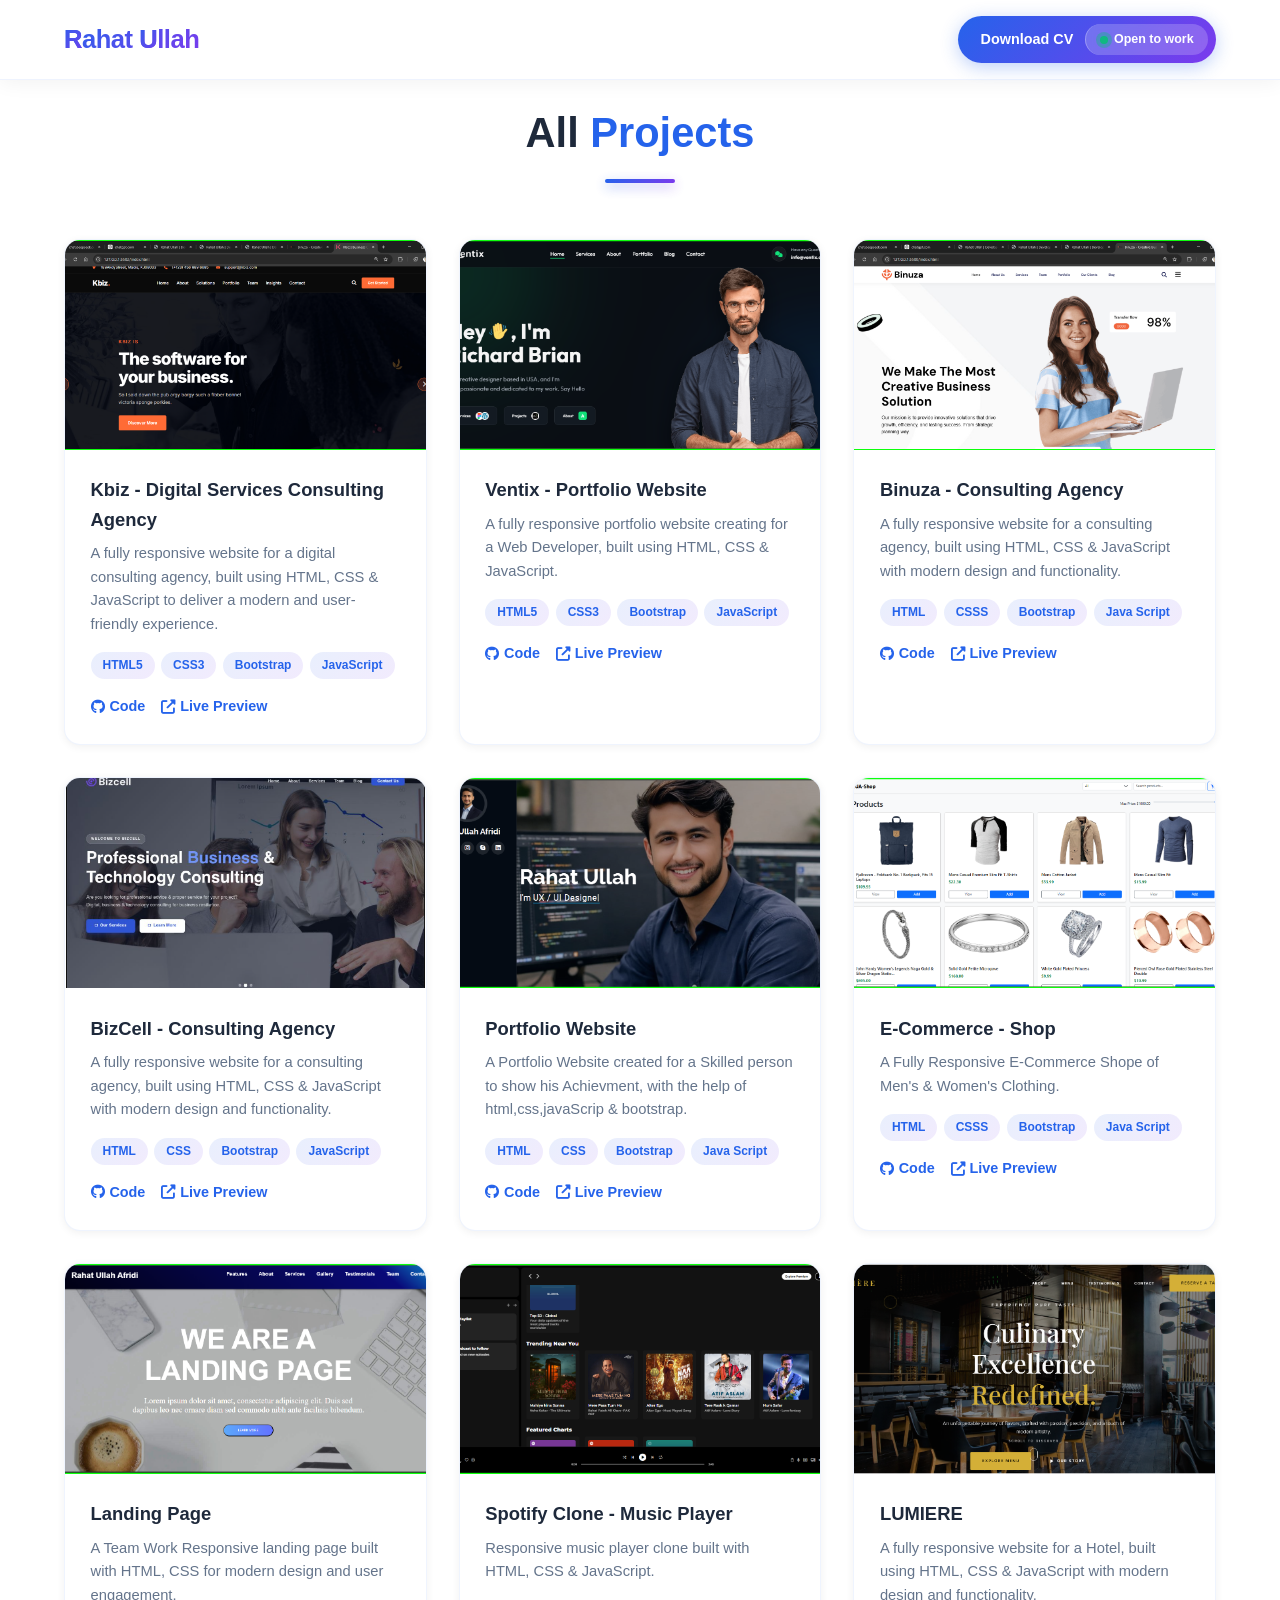
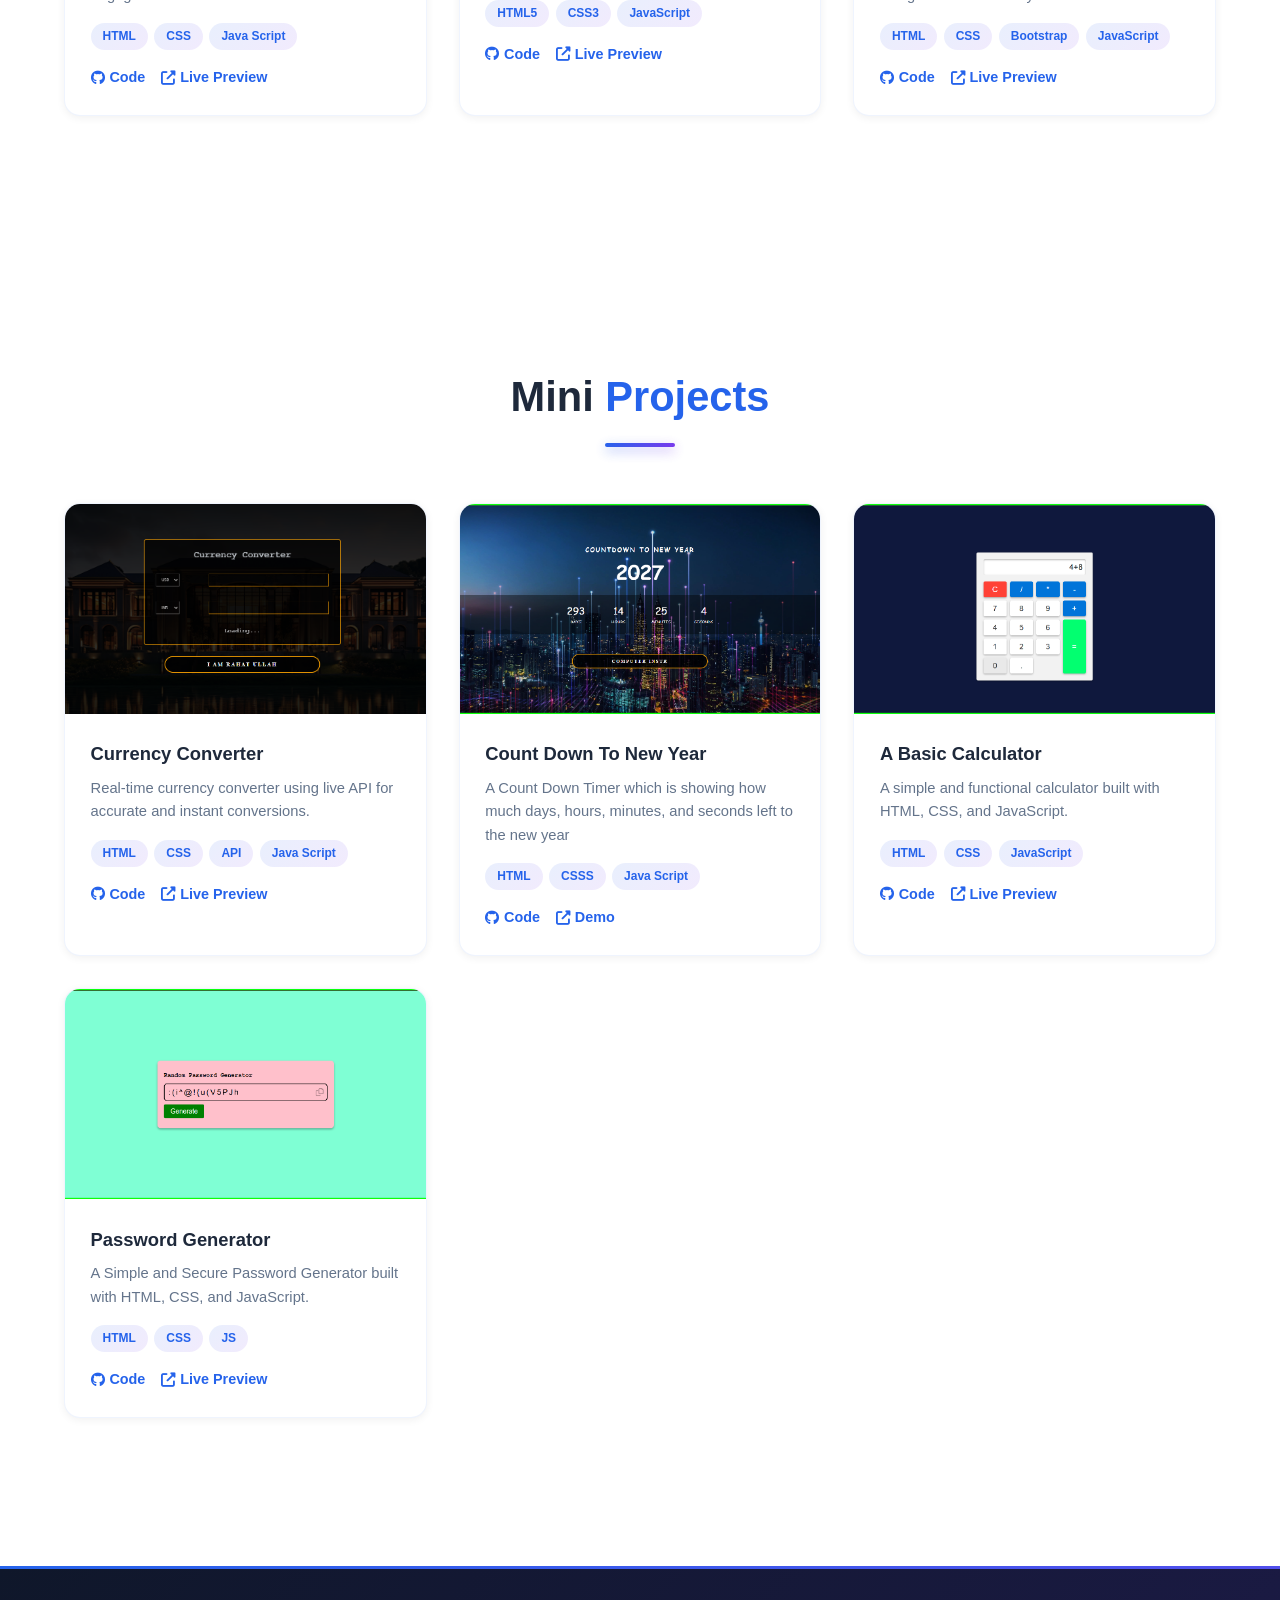
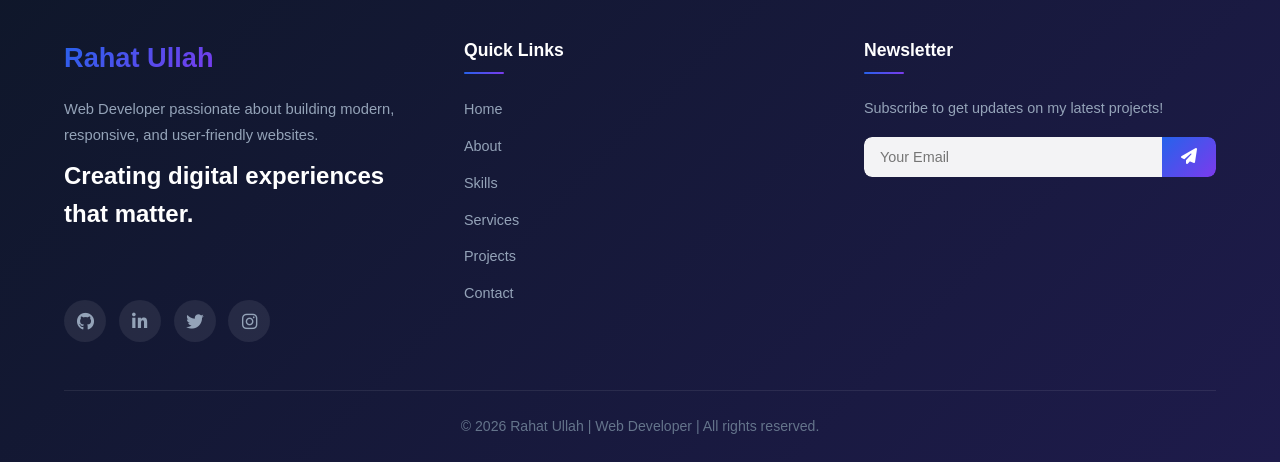
==== commit bd154afb: "update some features" ====
--- a/projects.html
+++ b/projects.html
@@ -102,15 +102,13 @@
         </div>
     </div>
 </header>
-    
     <main>
-
         <!-- Projects Section -->
         <section id="projects" class="projects">
             <div class="container">
                 <h2 class="section-title">All <span class="highlight">Projects</span></h2>
                 <div class="projects-grid">
-                    <!-- PROJECT 1 KBIZ WEBSITE  -->
+                    <!-- PROJECT 1: KBIZ WEBSITE  -->
                     <div class="project-card">
                         <div class="project-image">
                             <img src="./assets/images/kbiz.png" alt="Project 1 - KBIZ WEBSITE">
@@ -130,7 +128,31 @@
                             </div>
                         </div>
                     </div>
-                    <!-- PROJECT 2 BINUZA WEBSITE  -->
+                    <!-- PROJECT 2:VINTEX WEBSITE -->
+                    <div class="project-card">
+                        <div class="project-image">
+                            <img src="./assets/images/portfolio3.png" alt="Kbiz — Digital Services Consulting Agency"
+                                loading="lazy">
+                        </div>
+                        <div class="project-info">
+                            <h3>Ventix - Portfolio Website</h3>
+                            <p>A fully responsive portfolio website creating for a Web Developer, built using HTML, CSS &amp;
+                                JavaScript.</p>
+                            <div class="project-tech">
+                                <span>HTML5</span>
+                                <span>CSS3</span>
+                                <span>Bootstrap</span>
+                                <span>JavaScript</span>
+                            </div>
+                            <div class="project-links">
+                                <a href="https://github.com/rahatullah-dev/portfolio-website-3" target="_blank"
+                                    rel="noopener"><i class="fab fa-github"></i> Code</a>
+                                <a href="https://portfolio-website-2-mu.vercel.app/" target="_blank" rel="noopener"><i
+                                        class="fas fa-external-link-alt"></i> Live Preview</a>
+                            </div>
+                        </div>
+                    </div>
+                    <!-- PROJECT 3: BINUZA WEBSITE  -->
                     <div class="project-card">
                         <div class="project-image">
                             <img src="./assets/images/binuza-website.png" alt="Project 2 - binuza Website">
@@ -150,7 +172,30 @@
                             </div>
                         </div>
                     </div>
-                                        <!-- PROJECT 6 portfolio  -->
+                    <!-- PROJECT 4: BizCell Website -->
+                    <div class="project-card">
+                        <div class="project-image">
+                            <img src="./assets/images/bizcell.png" alt="Portfolio Website" loading="lazy">
+                        </div>
+                        <div class="project-info">
+                            <h3>BizCell - Consulting Agency</h3>
+                            <p>A fully responsive website for a consulting agency, built using HTML, CSS &amp;
+                                JavaScript with modern design and functionality.</p>
+                            <div class="project-tech">
+                                <span>HTML</span>
+                                <span>CSS</span>
+                                <span>Bootstrap</span>
+                                <span>JavaScript</span>
+                            </div>
+                            <div class="project-links">
+                                <a href="https://github.com/rahatullah-dev/bizcell-ui" target="_blank"
+                                    rel="noopener"><i class="fab fa-github"></i> Code</a>
+                                <a href="https://bizcell-consulting.vercel.app/" target="_blank" rel="noopener"><i
+                                        class="fas fa-external-link-alt"></i> Live Preview</a>
+                            </div>
+                        </div>
+                    </div>
+                    <!-- PROJECT 5: portfolio-->
                     <div class="project-card">
                         <div class="project-image">
                             <img src="./assets/images/portfolio-project.png" alt="Project 6 - Portfolio website">
@@ -170,7 +215,7 @@
                             </div>
                         </div>
                     </div>
-                    <!-- PROJECT 4 E-Commerce shop -->
+                    <!-- PROJECT 6 E-Commerce shop -->
                     <div class="project-card">
                         <div class="project-image">
                             <img src="./assets/images/Hackathon.png" alt="Project 4 - E-commerce Shop">
@@ -190,7 +235,7 @@
                             </div>
                         </div>
                     </div>     
-                    <!-- PROJECT 5 Landing Page  -->
+                    <!-- PROJECT 7 Landing Page  -->
                     <div class="project-card">
                         <div class="project-image">
                             <img src="./assets/images/LandPage.png" alt="Project 5 - Landing Page">
@@ -209,7 +254,7 @@
                             </div>
                         </div>
                     </div>
-                    <!-- PROJECT 3 SPOTIFY CLONE  -->
+                    <!-- PROJECT 8 SPOTIFY CLONE  -->
                     <div class="project-card">
                         <div class="project-image">
                             <img src="./assets/images/spotify1.png" alt="Project 3 - Spotify Clone">
@@ -228,8 +273,30 @@
                             </div>
                         </div>
                     </div>
-                    
-                  
+                    <!-- PROJECT 9 LUMIERE WEBSITE -->
+                    <div class="project-card">
+                        <div class="project-image">
+                            <img src="./assets/images/LUMIRE.png" alt="Binuza — Consulting Agency"
+                                loading="lazy">
+                        </div>
+                        <div class="project-info">
+                            <h3>LUMIERE</h3>
+                            <p>A fully responsive website for a Hotel, built using HTML, CSS &amp;
+                                JavaScript with modern design and functionality.</p>
+                            <div class="project-tech">
+                                <span>HTML</span>
+                                <span>CSS</span>
+                                <span>Bootstrap</span>
+                                <span>JavaScript</span>
+                            </div>
+                            <div class="project-links">
+                                <a href="https://github.com/rahatullah-dev/bizcell-ui" target="_blank"
+                                    rel="noopener"><i class="fab fa-github"></i> Code</a>
+                                <a href="https://restutrant.vercel.app/" target="_blank"
+                                    rel="noopener"><i class="fas fa-external-link-alt"></i> Live Preview</a>
+                            </div>
+                        </div>
+                    </div>
                     </div>
                     <!-- Project 10 will be here  -->
                 </div>
@@ -259,7 +326,7 @@
                             </div>
                         </div>
                     </div>
-                    <!-- PROJECT 7 Count Down To New Year  -->
+                    <!-- PROJECT 2 Count Down To New Year  -->
                     <div class="project-card">
                         <div class="project-image">
                             <img src="./assets/images/countDownProject.png" alt="Project 7 - Count Down To New Year">
@@ -278,7 +345,7 @@
                             </div>
                         </div>
                     </div>
-                    <!-- PROJECT 8 Basic Calculator  -->
+                    <!-- PROJECT 3 Basic Calculator  -->
                     <div class="project-card">
                         <div class="project-image">
                             <img src="./assets/images/calculator.png" alt="Project 8 Basic Calculator">
@@ -297,7 +364,7 @@
                             </div>
                         </div>
                     </div>
-                    <!-- PROJECT 9 Random Password Generator  -->
+                    <!-- PROJECT 4 Random Password Generator  -->
                     <div class="project-card">
                         <div class="project-image">
                             <img src="./assets/images/R password generator.png" alt="Project 9 R Password Generator">
@@ -316,7 +383,6 @@
                             </div>
                         </div>
                     </div>
-                    <!-- Project 10 will be here  -->
                 </div>
             </div>
         </section>
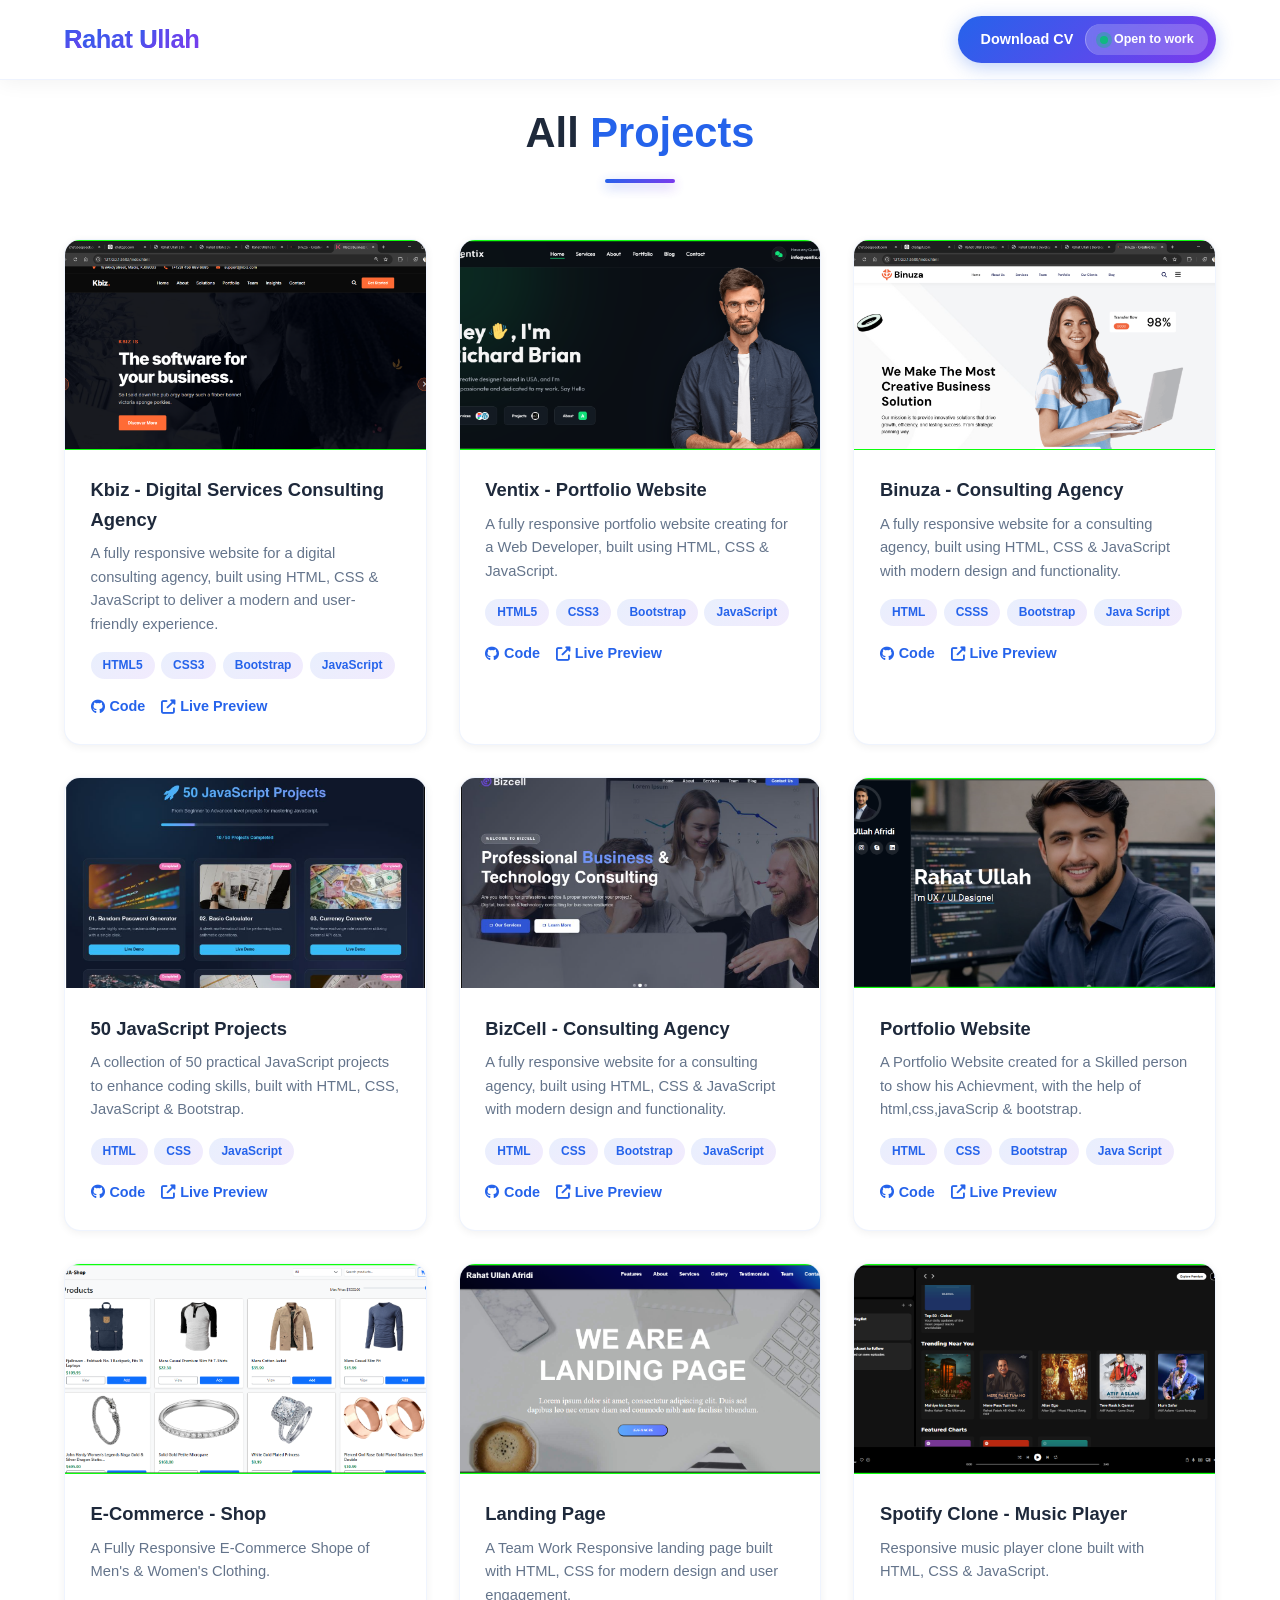
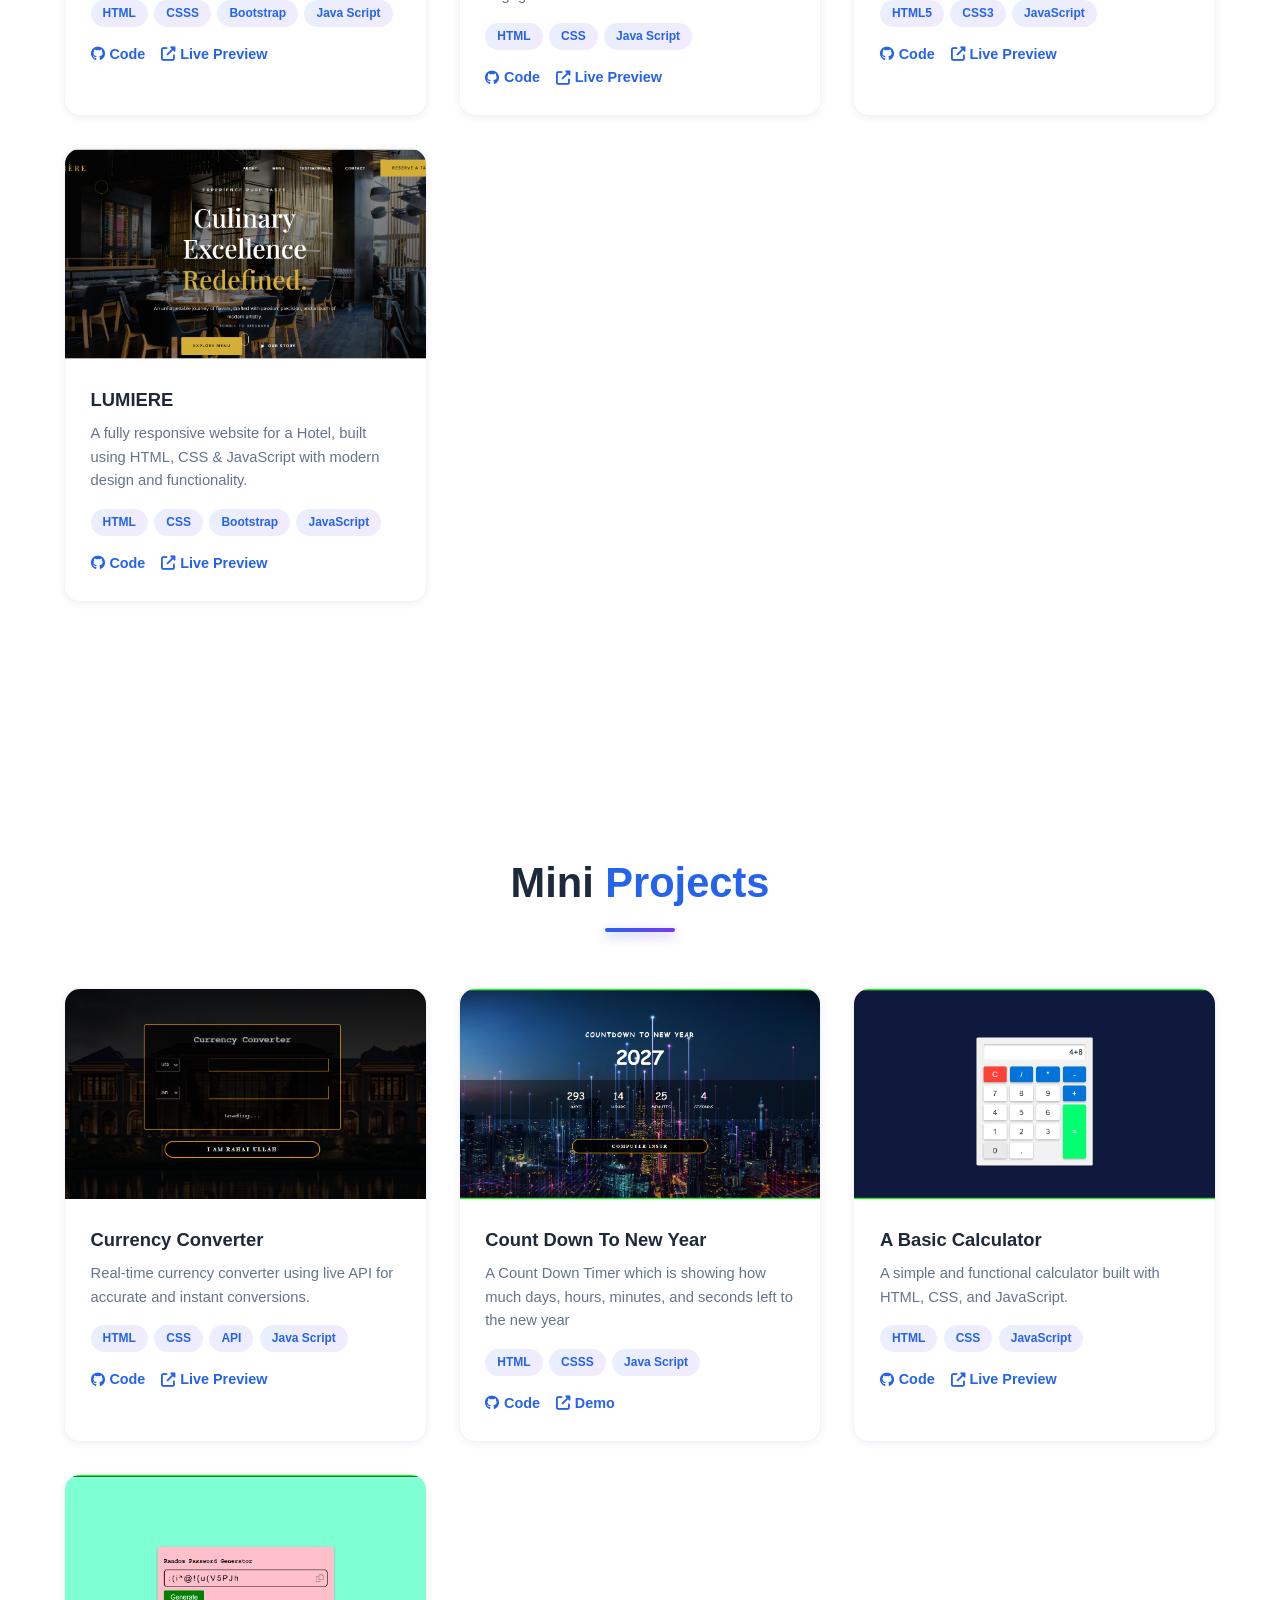
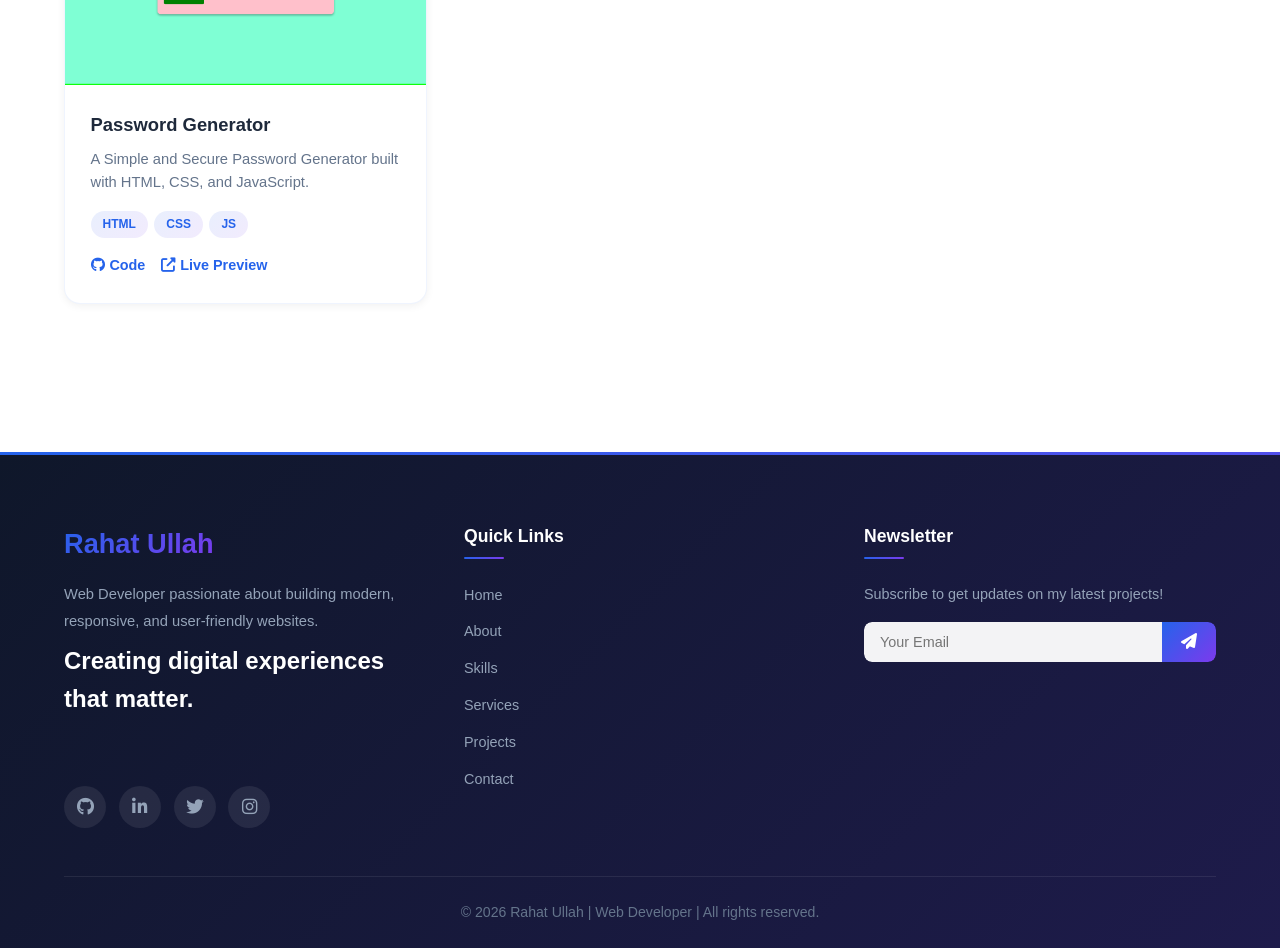
==== commit 53f62f22: "Add some projects" ====
--- a/projects.html
+++ b/projects.html
@@ -172,6 +172,28 @@
                             </div>
                         </div>
                     </div>
+                     <!-- PROJECT 4: 50 JavaScript Projects -->
+                    <div class="project-card">
+                        <div class="project-image">
+                            <img src="./assets/images/50-js projects.png" alt="Portfolio Website" loading="lazy">
+                        </div>
+                        <div class="project-info">
+                            <h3>50 JavaScript Projects</h3>
+                            <p>A collection of 50 practical JavaScript projects to enhance coding skills, built with
+                                HTML, CSS, JavaScript &amp; Bootstrap.</p>
+                            <div class="project-tech">
+                                <span>HTML</span>
+                                <span>CSS</span>
+                                <span>JavaScript</span>
+                            </div>
+                            <div class="project-links">
+                                <a href="https://github.com/rahatullah-dev/50-js-projects" target="_blank"
+                                    rel="noopener"><i class="fab fa-github"></i> Code</a>
+                                <a href="https://50-js-projects.vercel.app/" target="_blank" rel="noopener"><i
+                                        class="fas fa-external-link-alt"></i> Live Preview</a>
+                            </div>
+                        </div>
+                    </div>
                     <!-- PROJECT 4: BizCell Website -->
                     <div class="project-card">
                         <div class="project-image">
